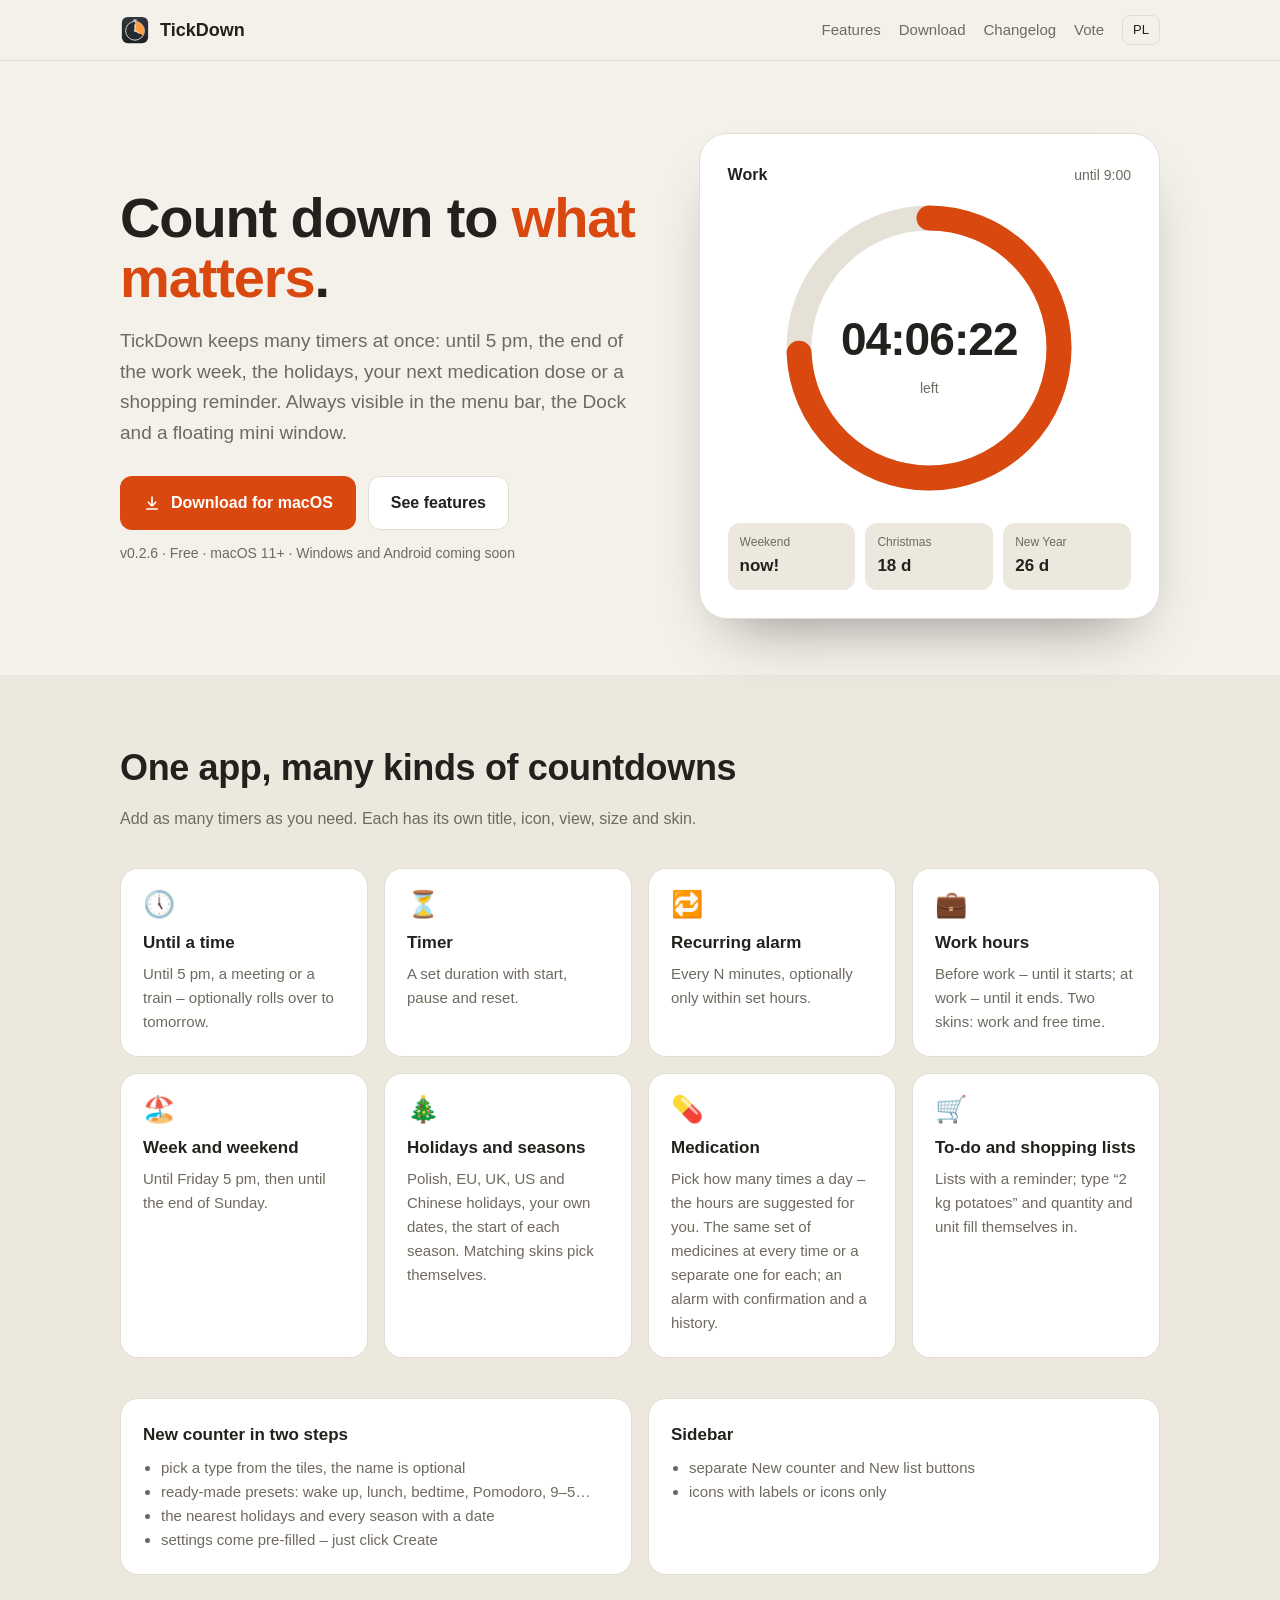
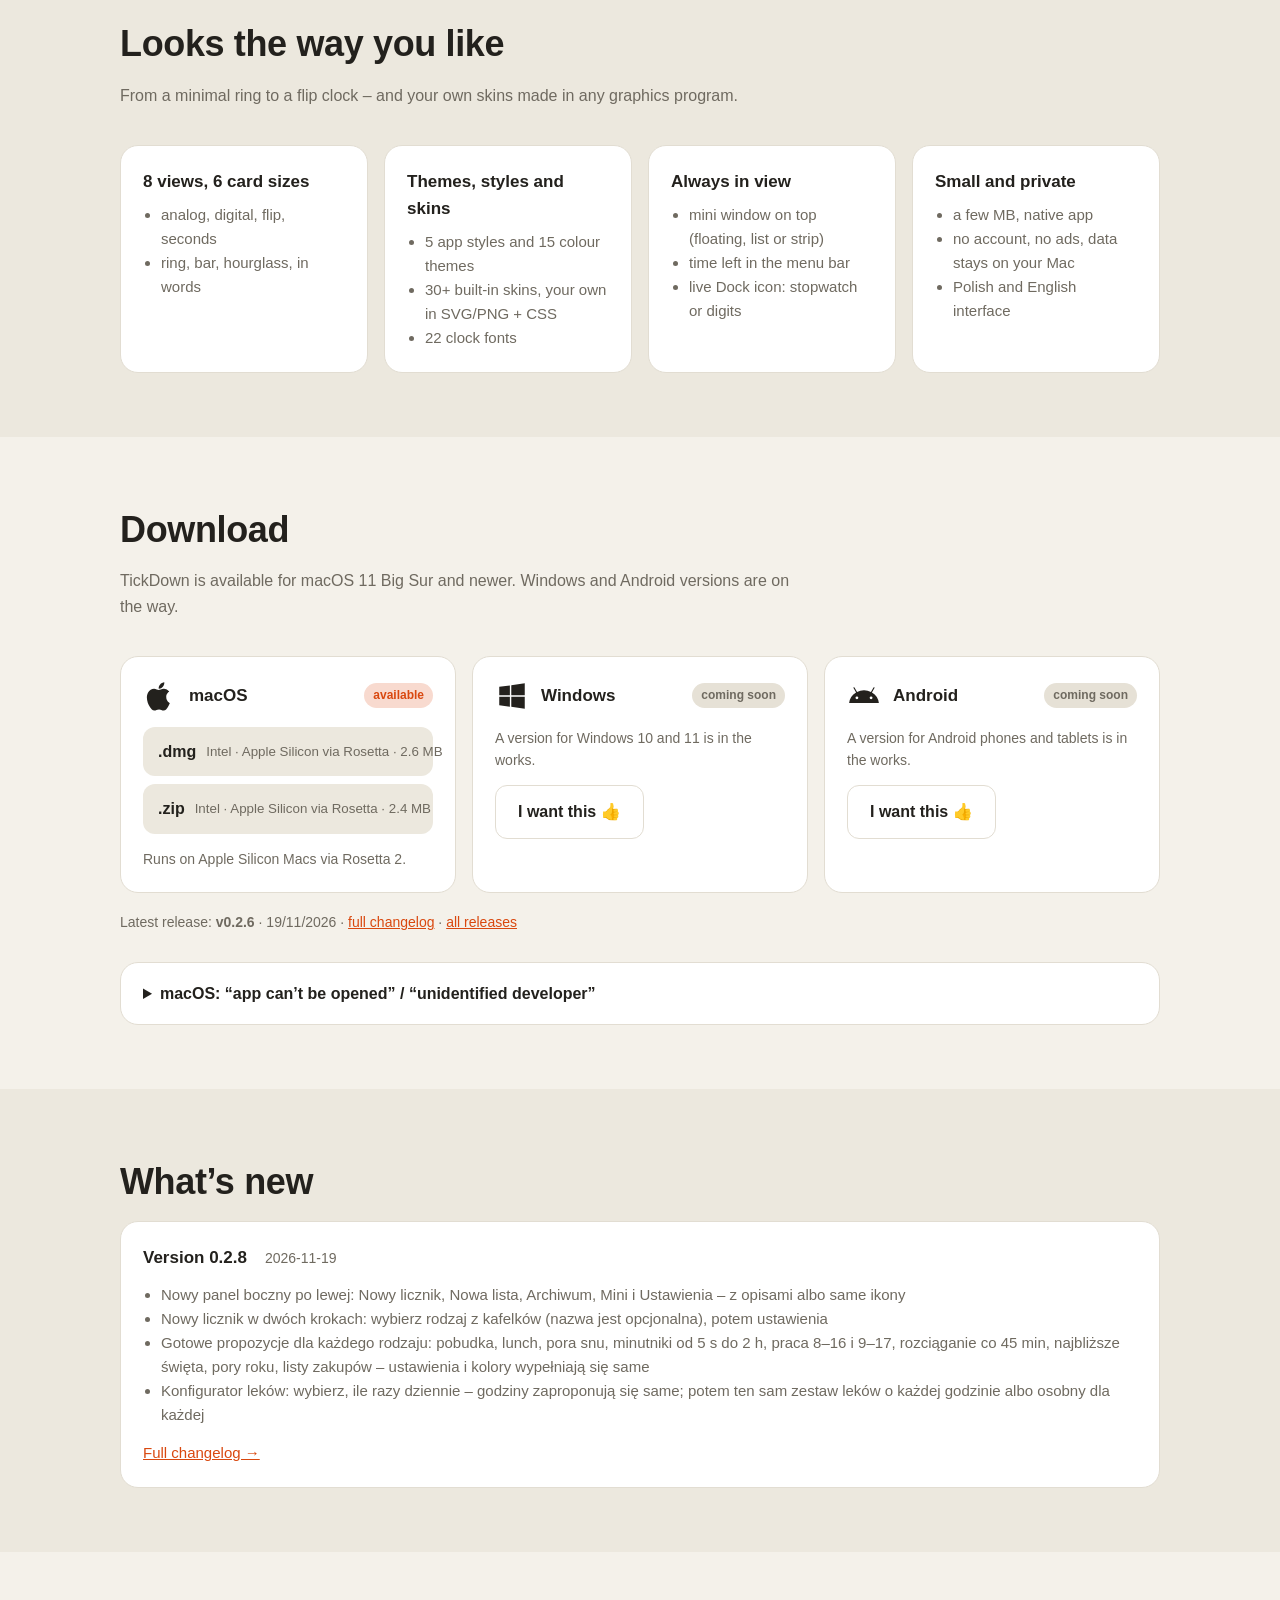
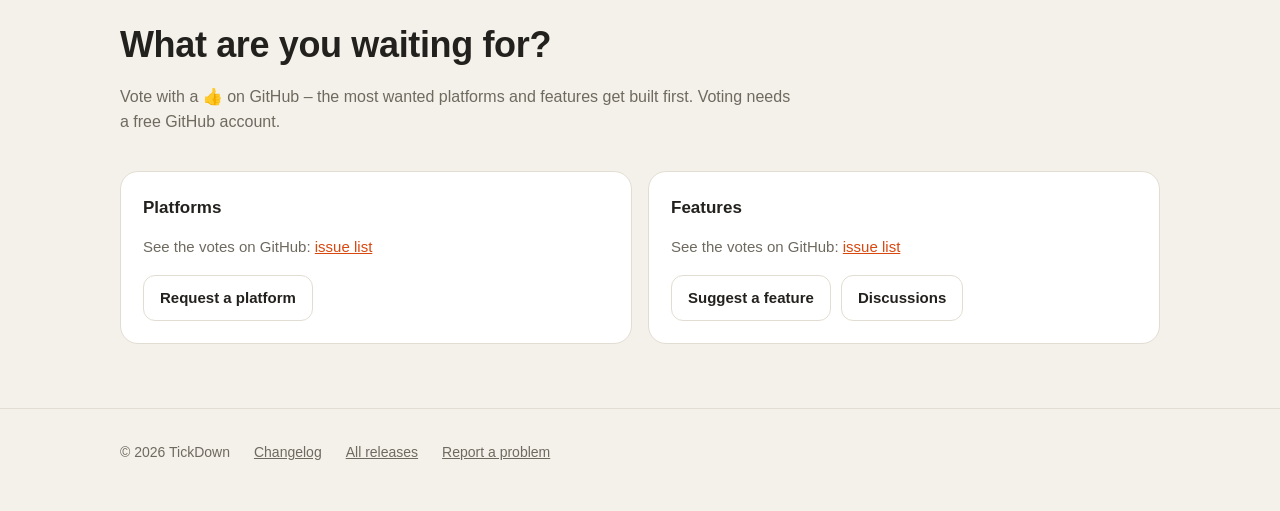
==== index.html @ 35b7a5c9 "Strona: aktualizacja (9b5c24c)" ====
<!doctype html>
<html lang="pl">
<head>
<meta charset="utf-8">
<meta name="viewport" content="width=device-width, initial-scale=1">
<title>TickDown – odliczanie czasu na Maca</title>
<meta name="description" content="TickDown – wiele liczników naraz: do godziny, minutnik, praca i weekend, święta, leki, listy zakupów. Na macOS, wkrótce Windows i Android.">
<meta property="og:title" content="TickDown">
<meta property="og:description" content="Odliczanie do godziny, końca pracy, weekendu, świąt i kolejnej dawki leków.">
<meta property="og:image" content="icon-256.png">
<link rel="icon" href="icon.svg" type="image/svg+xml">
<link rel="apple-touch-icon" href="icon-256.png">
<link rel="stylesheet" href="site.css?v=14efd879bc">
<script src="site.js?v=0d95f28084" defer></script>
</head>
<body>
<header class="top">
  <div class="wrap">
    <a class="brand" href="./"><img src="icon.svg" alt="">TickDown</a>
    <nav class="links">
      <a class="opt" href="#funkcje" data-en="Features">Funkcje</a>
      <a class="opt" href="#pobierz" data-en="Download">Pobierz</a>
      <a class="opt" href="changelog.html" data-en="Changelog">Zmiany</a>
      <a class="opt" href="#glosuj" data-en="Vote">Głosuj</a>
      <button class="lang" id="lang" type="button">EN</button>
    </nav>
  </div>
</header>

<main>
<section class="hero">
  <div class="wrap">
    <div>
      <h1 data-en="Count down to <em>what matters</em>.">Odliczaj do tego, <em>co ważne</em>.</h1>
      <p class="lead" data-en="TickDown keeps many timers at once: until 5 pm, the end of the work week, the holidays, your next medication dose or a shopping reminder. Always visible in the menu bar, the Dock and a floating mini window.">
        TickDown prowadzi wiele liczników naraz: do 17:00, do końca tygodnia pracy, do świąt, do kolejnej dawki leków
        albo przypomnienia o zakupach. Zawsze pod ręką w pasku menu, w Docku i w małym oknie na wierzchu.</p>
      <div class="cta">
        <a class="btn primary" id="hero-dl" href="#pobierz">
          <svg viewBox="0 0 24 24" fill="none" stroke="currentColor" stroke-width="2.2" stroke-linecap="round" stroke-linejoin="round"><path d="M12 4v12m0 0-5-5m5 5 5-5M5 20h14"/></svg>
          <span id="hero-dl-text" data-en="Download for macOS">Pobierz na macOS</span>
        </a>
        <a class="btn ghost" href="#funkcje" data-en="See features">Zobacz funkcje</a>
      </div>
      <div class="hint num" id="hero-hint" data-en="Free · macOS 11+ · Windows and Android coming soon">Za darmo · macOS 11+ · wkrótce Windows i Android</div>
    </div>

    <div class="demo" aria-label="Podgląd licznika">
      <div class="demo-head">
        <span class="demo-title" data-en="Work">Praca</span>
        <span class="demo-sub num" id="demo-sub">do 17:00</span>
      </div>
      <div class="ring">
        <svg viewBox="0 0 120 120">
          <circle cx="60" cy="60" r="52" fill="none" stroke="var(--track)" stroke-width="10"/>
          <circle id="demo-arc" cx="60" cy="60" r="52" fill="none" stroke="var(--accent)" stroke-width="10"
                  stroke-linecap="round" stroke-dasharray="326.7" stroke-dashoffset="326.7"/>
        </svg>
        <div class="t"><b class="num" id="demo-time">--:--:--</b><span data-en="left">zostało</span></div>
      </div>
      <div class="chips">
        <div class="chip"><small>Weekend</small><b class="num" id="demo-weekend">–</b></div>
        <div class="chip"><small data-en="Christmas">Wigilia</small><b class="num" id="demo-xmas">–</b></div>
        <div class="chip"><small data-en="New Year">Nowy Rok</small><b class="num" id="demo-ny">–</b></div>
      </div>
    </div>
  </div>
</section>

<section id="funkcje" class="alt">
  <div class="wrap">
    <h2 data-en="One app, many kinds of countdowns">Jedna aplikacja, wiele rodzajów odliczania</h2>
    <p class="sub" data-en="Add as many timers as you need. Each has its own title, icon, view, size and skin.">
      Dodaj tyle liczników, ile potrzebujesz. Każdy ma własny tytuł, ikonę, widok, wielkość i skórkę.</p>
    <div class="grid">
      <div class="card"><div class="ic">🕔</div><h3 data-en="Until a time">Do godziny</h3>
        <p data-en="Until 5 pm, a meeting or a train – optionally rolls over to tomorrow.">Do 17:00, spotkania albo pociągu – po minięciu może liczyć do jutra.</p></div>
      <div class="card"><div class="ic">⏳</div><h3 data-en="Timer">Minutnik</h3>
        <p data-en="A set duration with start, pause and reset.">Zadany czas ze startem, pauzą i resetem.</p></div>
      <div class="card"><div class="ic">🔁</div><h3 data-en="Recurring alarm">Alarm cykliczny</h3>
        <p data-en="Every N minutes, optionally only within set hours.">Co N minut, opcjonalnie tylko w wybranych godzinach.</p></div>
      <div class="card"><div class="ic">💼</div><h3 data-en="Work hours">Godziny pracy</h3>
        <p data-en="Before work – until it starts; at work – until it ends. Two skins: work and free time.">Przed pracą do początku, w pracy do końca. Osobne skórki na pracę i czas wolny.</p></div>
      <div class="card"><div class="ic">🏖️</div><h3 data-en="Week and weekend">Tydzień i weekend</h3>
        <p data-en="Until Friday 5 pm, then until the end of Sunday.">Do piątku 17:00, potem do końca niedzieli.</p></div>
      <div class="card"><div class="ic">🎄</div><h3 data-en="Holidays and seasons">Święta i pory roku</h3>
        <p data-en="Polish, EU, UK, US and Chinese holidays, your own dates, the start of each season. Matching skins pick themselves.">Święta PL, EU, UK, USA i chińskie, własne daty, początek pór roku. Pasujące skórki dobierają się same.</p></div>
      <div class="card"><div class="ic">💊</div><h3 data-en="Medication">Leki</h3>
        <p data-en="Pick how many times a day – the hours are suggested for you. The same set of medicines at every time or a separate one for each; an alarm with confirmation and a history.">Wybierz, ile razy dziennie – godziny zaproponują się same. Ten sam zestaw leków o każdej godzinie albo osobny dla każdej; alarm z potwierdzeniem i historią.</p></div>
      <div class="card"><div class="ic">🛒</div><h3 data-en="To-do and shopping lists">Listy zadań i zakupów</h3>
        <p data-en="Lists with a reminder; type “2 kg potatoes” and quantity and unit fill themselves in.">Listy z przypomnieniem; wpisz „2 kg ziemniaki”, a ilość i jednostka uzupełnią się same.</p></div>
    </div>
    <div class="spacer"></div>
    <div class="feat2">
      <div class="card"><h3 data-en="New counter in two steps">Nowy licznik w dwóch krokach</h3>
        <ul>
          <li data-en="pick a type from the tiles, the name is optional">wybierz rodzaj z kafelków, nazwa jest opcjonalna</li>
          <li data-en="ready-made presets: wake up, lunch, bedtime, Pomodoro, 9–5…">gotowe schematy: pobudka, lunch, pora snu, Pomodoro, praca 8–16…</li>
          <li data-en="the nearest holidays and every season with a date">najbliższe święta i każda pora roku z datą</li>
          <li data-en="settings come pre-filled – just click Create">ustawienia od razu wypełnione – wystarczy „Utwórz”</li>
        </ul></div>
      <div class="card"><h3 data-en="Sidebar">Panel boczny</h3>
        <ul>
          <li data-en="separate New counter and New list buttons">osobne przyciski „Nowy licznik” i „Nowa lista”</li>
          <li data-en="icons with labels or icons only">ikony z opisem albo same ikony</li>
        </ul></div>
    </div>

    <div class="spacer"></div>
    <h2 data-en="Looks the way you like">Wygląda tak, jak lubisz</h2>
    <p class="sub" data-en="From a minimal ring to a flip clock – and your own skins made in any graphics program.">Od minimalnego pierścienia po zegar klapkowy – i własne skórki z dowolnego programu graficznego.</p>
    <div class="feat2">
      <div class="card"><h3 data-en="8 views, 6 card sizes">8 widoków, 6 wielkości kart</h3>
        <ul>
          <li data-en="analog, digital, flip, seconds">analogowy, cyfrowy, klapkowy, licznik sekund</li>
          <li data-en="ring, bar, hourglass, in words">pierścień, pasek, klepsydra, słownie</li>
        </ul></div>
      <div class="card"><h3 data-en="Themes, styles and skins">Motywy, style i skórki</h3>
        <ul>
          <li data-en="5 app styles and 15 colour themes">5 stylów aplikacji i 15 motywów kolorystycznych</li>
          <li data-en="30+ built-in skins, your own in SVG/PNG + CSS">ponad 30 skórek, własne z SVG/PNG + CSS</li>
          <li data-en="22 clock fonts">22 czcionki zegara</li>
        </ul></div>
      <div class="card"><h3 data-en="Always in view">Zawsze na widoku</h3>
        <ul>
          <li data-en="mini window on top (floating, list or strip)">okno mini zawsze na wierzchu (floating, lista lub pasek)</li>
          <li data-en="time left in the menu bar">pozostały czas w pasku menu</li>
          <li data-en="live Dock icon: stopwatch or digits">ikona w Docku na żywo: stoper albo cyfry</li>
        </ul></div>
      <div class="card"><h3 data-en="Small and private">Lekka i prywatna</h3>
        <ul>
          <li data-en="a few MB, native app">kilka MB, natywna aplikacja</li>
          <li data-en="no account, no ads, data stays on your Mac">bez konta i reklam, dane tylko na Twoim Macu</li>
          <li data-en="Polish and English interface">interfejs po polsku i angielsku</li>
        </ul></div>
    </div>
  </div>
</section>

<section id="pobierz">
  <div class="wrap">
    <h2 data-en="Download">Pobierz</h2>
    <p class="sub" data-en="TickDown is available for macOS 11 Big Sur and newer. Windows and Android versions are on the way.">TickDown jest dostępny na macOS 11 Big Sur i nowsze. Wersje na Windows i Androida są w drodze.</p>
    <div class="platforms" id="platforms"></div>
    <div class="relinfo num" id="relinfo"></div>

    <details class="install">
      <summary data-en="macOS: “app can’t be opened” / “unidentified developer”">macOS: „nie można otworzyć aplikacji” / „nieznany deweloper”</summary>
      <div data-en="<p>TickDown is not yet signed with an Apple Developer certificate, so on first launch macOS blocks it. Do this once:</p><ol><li>Open the <code>.dmg</code> and drag <b>TickDown</b> to <b>Applications</b>.</li><li>In Applications, <b>right-click</b> TickDown → <b>Open</b> → <b>Open</b>.</li><li>On macOS 15+: System Settings → Privacy &amp; Security → <b>Open Anyway</b>.</li></ol><p>If macOS says the app is “damaged”, run in Terminal:</p><pre><code>xattr -cr /Applications/TickDown.app</code></pre>">
        <p>TickDown nie jest jeszcze podpisany certyfikatem Apple Developer, więc przy pierwszym uruchomieniu macOS go blokuje. Wystarczy raz:</p>
        <ol>
          <li>Otwórz plik <code>.dmg</code> i przeciągnij <b>TickDown</b> do <b>Aplikacji</b>.</li>
          <li>W Aplikacjach kliknij TickDown <b>prawym przyciskiem</b> → <b>Otwórz</b> → <b>Otwórz</b>.</li>
          <li>Na macOS 15+: Ustawienia systemowe → Prywatność i ochrona → <b>Otwórz mimo to</b>.</li>
        </ol>
        <p>Jeśli macOS twierdzi, że aplikacja jest „uszkodzona”, wpisz w Terminalu:</p>
        <pre><code>xattr -cr /Applications/TickDown.app</code></pre>
      </div>
    </details>
  </div>
</section>

<section id="nowosci" class="alt">
  <div class="wrap">
    <h2 data-en="What’s new">Co nowego</h2>
    <div class="card news" id="news">
      <p class="small"><a href="changelog.html" data-en="Full changelog">Pełna historia zmian</a></p>
    </div>
  </div>
</section>

<section id="glosuj">
  <div class="wrap">
    <h2 data-en="What are you waiting for?">Na co czekasz?</h2>
    <p class="sub" data-en="Vote with a 👍 on GitHub – the most wanted platforms and features get built first. Voting needs a free GitHub account.">
      Zagłosuj 👍 na GitHubie – najczęściej wybierane platformy i funkcje powstaną najpierw. Do głosowania wystarczy darmowe konto GitHub.</p>
    <div class="votes">
      <div class="card">
        <h3 data-en="Platforms">Platformy</h3>
        <div class="vote-list" id="votes-platform"></div>
        <div class="actions">
          <a class="btn ghost" id="vote-platform-new" href="https://github.com/s29829/tickdown-releases/issues/new?template=platforma.yml" data-en="Request a platform">Zgłoś platformę</a>
        </div>
      </div>
      <div class="card">
        <h3 data-en="Features">Funkcje</h3>
        <div class="vote-list" id="votes-feature"></div>
        <div class="actions">
          <a class="btn ghost" href="https://github.com/s29829/tickdown-releases/issues/new?template=funkcja.yml" data-en="Suggest a feature">Zaproponuj funkcję</a>
          <a class="btn ghost" href="https://github.com/s29829/tickdown-releases/discussions" data-en="Discussions">Dyskusje</a>
        </div>
      </div>
    </div>
  </div>
</section>
</main>

<footer>
  <div class="wrap">
    <span>© <span id="year">2026</span> TickDown</span>
    <a href="changelog.html" data-en="Changelog">Historia zmian</a>
    <a href="https://github.com/s29829/tickdown-releases/releases" data-en="All releases">Wszystkie wydania</a>
    <a href="https://github.com/s29829/tickdown-releases/issues/new?template=blad.yml" data-en="Report a problem">Zgłoś problem</a>
  </div>
</footer>
</body>
</html>
---- site.css ----
:root {
  --bg: #1d1f24; --bg2: #23262c; --card: #272a31; --fg: #f2f3f5; --muted: #9aa0ab;
  --accent: #ff9f43; --accent-fg: #1d1f24; --track: #3a3e47; --line: #343841;
  --radius: 18px; --max: 1080px;
  color-scheme: dark;
}
@media (prefers-color-scheme: light) {
  :root:not([data-theme="dark"]) {
    --bg: #f4f1ea; --bg2: #ece8de; --card: #ffffff; --fg: #23211d; --muted: #6f6a60;
    --accent: #d9480f; --accent-fg: #ffffff; --track: #e6e1d6; --line: #e2ddd2;
    color-scheme: light;
  }
}
:root[data-theme="light"] {
  --bg: #f4f1ea; --bg2: #ece8de; --card: #ffffff; --fg: #23211d; --muted: #6f6a60;
  --accent: #d9480f; --accent-fg: #ffffff; --track: #e6e1d6; --line: #e2ddd2;
  color-scheme: light;
}
* { box-sizing: border-box; }
html { scroll-behavior: smooth; }
body {
  margin: 0; background: var(--bg); color: var(--fg);
  font: 16px/1.6 -apple-system, BlinkMacSystemFont, "Segoe UI", Inter, Roboto, sans-serif;
  -webkit-font-smoothing: antialiased;
}
a { color: var(--accent); }
.wrap { max-width: var(--max); margin: 0 auto; padding: 0 20px; }
.num { font-variant-numeric: tabular-nums; }

/* nagłówek */
header.top { position: sticky; top: 0; z-index: 10; background: color-mix(in srgb, var(--bg) 85%, transparent);
  backdrop-filter: blur(10px); border-bottom: 1px solid var(--line); }
header.top .wrap { display: flex; align-items: center; gap: 16px; height: 60px; }
.brand { display: flex; align-items: center; gap: 10px; font-weight: 700; font-size: 18px; color: var(--fg); text-decoration: none; }
.brand img { width: 30px; height: 30px; }
nav.links { margin-left: auto; display: flex; gap: 18px; align-items: center; }
nav.links a { color: var(--muted); text-decoration: none; font-size: 15px; }
nav.links a:hover { color: var(--fg); }
.lang { border: 1px solid var(--line); background: none; color: var(--fg); border-radius: 8px; padding: 4px 10px; font: inherit; font-size: 13px; cursor: pointer; }
@media (max-width: 640px) { nav.links a.opt { display: none; } }

/* hero */
.hero { padding: 72px 0 56px; }
.hero .wrap { display: grid; grid-template-columns: 1.15fr 1fr; gap: 48px; align-items: center; }
@media (max-width: 820px) { .hero .wrap { grid-template-columns: 1fr; } .hero { padding-top: 40px; } }
.hero h1 { font-size: clamp(34px, 5.4vw, 56px); line-height: 1.08; margin: 0 0 18px; letter-spacing: -0.02em; }
.hero h1 em { font-style: normal; color: var(--accent); }
.hero p.lead { font-size: 19px; color: var(--muted); margin: 0 0 28px; max-width: 34em; }
.cta { display: flex; flex-wrap: wrap; gap: 12px; align-items: center; }
.btn { display: inline-flex; align-items: center; gap: 10px; padding: 13px 22px; border-radius: 12px; font-weight: 600;
  text-decoration: none; border: 1px solid transparent; font-size: 16px; cursor: pointer; }
.btn.primary { background: var(--accent); color: var(--accent-fg); }
.btn.primary:hover { filter: brightness(1.07); }
.btn.ghost { border-color: var(--line); color: var(--fg); background: var(--card); }
.btn.ghost:hover { border-color: var(--muted); }
.btn svg { width: 18px; height: 18px; flex: none; }
.hint { color: var(--muted); font-size: 14px; margin-top: 12px; }

/* podgląd licznika */
.demo { background: var(--card); border: 1px solid var(--line); border-radius: 28px; padding: 28px; box-shadow: 0 30px 60px -30px rgba(0,0,0,.45); }
.demo-head { display: flex; justify-content: space-between; align-items: baseline; margin-bottom: 8px; }
.demo-title { font-weight: 600; }
.demo-sub { color: var(--muted); font-size: 14px; }
.ring { position: relative; width: min(100%, 300px); aspect-ratio: 1; margin: 10px auto 18px; }
.ring svg { width: 100%; height: 100%; transform: rotate(-90deg); }
.ring .t { position: absolute; inset: 0; display: grid; place-content: center; text-align: center; }
.ring .t b { font-size: clamp(34px, 7vw, 46px); font-weight: 700; letter-spacing: -0.02em; }
.ring .t span { color: var(--muted); font-size: 14px; }
.chips { display: grid; grid-template-columns: repeat(3, 1fr); gap: 10px; }
.chip { background: var(--bg2); border-radius: 12px; padding: 10px 12px; }
.chip small { display: block; color: var(--muted); font-size: 12px; white-space: nowrap; overflow: hidden; text-overflow: ellipsis; }
.chip b { font-size: 17px; }

/* sekcje */
section { padding: 64px 0; }
section.alt { background: var(--bg2); }
h2 { font-size: clamp(26px, 3.6vw, 36px); margin: 0 0 10px; letter-spacing: -0.01em; }
p.sub { color: var(--muted); margin: 0 0 36px; max-width: 42em; }
.grid { display: grid; gap: 16px; grid-template-columns: repeat(auto-fill, minmax(240px, 1fr)); }
.card { background: var(--card); border: 1px solid var(--line); border-radius: var(--radius); padding: 22px; }
.card .ic { font-size: 26px; line-height: 1; margin-bottom: 12px; }
.card h3 { margin: 0 0 6px; font-size: 17px; }
.card p { margin: 0; color: var(--muted); font-size: 15px; }
.feat2 { display: grid; gap: 16px; grid-template-columns: repeat(auto-fit, minmax(230px, 1fr)); }
@media (max-width: 400px) { .feat2 { grid-template-columns: 1fr; } }
.card ul { margin: 8px 0 0; padding-left: 18px; color: var(--muted); font-size: 15px; }

/* pobieranie */
.platforms { display: grid; gap: 16px; grid-template-columns: repeat(auto-fill, minmax(300px, 1fr)); }
.plat { display: flex; flex-direction: column; gap: 14px; }
.plat-head { display: flex; align-items: center; gap: 12px; }
.plat-head svg { width: 34px; height: 34px; color: var(--fg); }
.plat-head h3 { margin: 0; }
.plat-head .badge { margin-left: auto; }
.badge { font-size: 12px; font-weight: 600; padding: 3px 9px; border-radius: 99px; background: var(--track); color: var(--muted); white-space: nowrap; }
.badge.ok { background: color-mix(in srgb, var(--accent) 20%, transparent); color: var(--accent); }
.files { display: flex; flex-direction: column; gap: 8px; }
.file { display: flex; align-items: center; justify-content: space-between; gap: 10px; padding: 11px 14px; border-radius: 12px;
  background: var(--bg2); color: var(--fg); text-decoration: none; border: 1px solid transparent; }
.file:hover { border-color: var(--accent); }
.file span { font-weight: 600; }
.file small { color: var(--muted); white-space: nowrap; }
.plat .note { color: var(--muted); font-size: 14px; margin: 0; }
.relinfo { color: var(--muted); font-size: 14px; margin-top: 18px; }
details.install { margin-top: 28px; background: var(--card); border: 1px solid var(--line); border-radius: var(--radius); padding: 4px 22px; }
details.install summary { cursor: pointer; font-weight: 600; padding: 14px 0; }
details.install ol { color: var(--muted); padding-left: 20px; }
code { background: var(--bg2); padding: 2px 6px; border-radius: 6px; font-size: 14px; color: var(--fg); }
pre { background: var(--bg2); padding: 12px 14px; border-radius: 10px; overflow-x: auto; }

footer { border-top: 1px solid var(--line); padding: 32px 0 48px; color: var(--muted); font-size: 14px; }
footer .wrap { display: flex; flex-wrap: wrap; gap: 12px 24px; align-items: center; }
footer a { color: var(--muted); }

.spacer { height: 40px; }
.plat .btn { align-self: flex-start; }

/* co nowego */
.news { display: grid; grid-template-columns: auto 1fr; gap: 6px 18px; align-items: baseline; }
.news h3 { margin: 0; }
.news ul { margin: 6px 0 0; padding-left: 18px; color: var(--muted); grid-column: 1 / -1; }
.news .more { grid-column: 1 / -1; margin-top: 8px; font-size: 15px; }

/* głosowanie */
.votes { display: grid; gap: 16px; grid-template-columns: repeat(auto-fit, minmax(300px, 1fr)); }
@media (max-width: 400px) { .votes { grid-template-columns: 1fr; } }
.vote-list { display: flex; flex-direction: column; gap: 10px; margin: 14px 0 16px; }
.vote { display: grid; grid-template-columns: 1fr auto; gap: 4px 12px; align-items: center; text-decoration: none; color: var(--fg);
  padding: 10px 12px; border-radius: 12px; background: var(--bg2); border: 1px solid transparent; }
.vote:hover { border-color: var(--accent); }
.vote b { font-weight: 600; }
.vote .cnt { color: var(--muted); font-size: 14px; white-space: nowrap; }
.vote .bar { grid-column: 1 / -1; height: 6px; border-radius: 99px; background: var(--track); overflow: hidden; }
.vote .bar i { display: block; height: 100%; background: var(--accent); border-radius: 99px; }
.card .actions { display: flex; flex-wrap: wrap; gap: 10px; }
.card .actions .btn { padding: 10px 16px; font-size: 15px; }
.small { color: var(--muted); font-size: 14px; }

/* historia zmian */
.page { padding: 48px 0 64px; }
.page h1 { font-size: clamp(30px, 4.6vw, 44px); margin: 0 0 8px; letter-spacing: -0.02em; }
.release { border-top: 1px solid var(--line); padding: 26px 0; display: grid; grid-template-columns: 180px 1fr; gap: 8px 28px; }
@media (max-width: 640px) { .release { grid-template-columns: 1fr; } }
.release h2 { font-size: 22px; margin: 0; }
.release time { display: block; color: var(--muted); font-size: 14px; }
.release ul { margin: 0; padding-left: 18px; }
.release li { margin: 3px 0; }
.release .badge { margin-top: 6px; display: inline-block; text-decoration: none; }
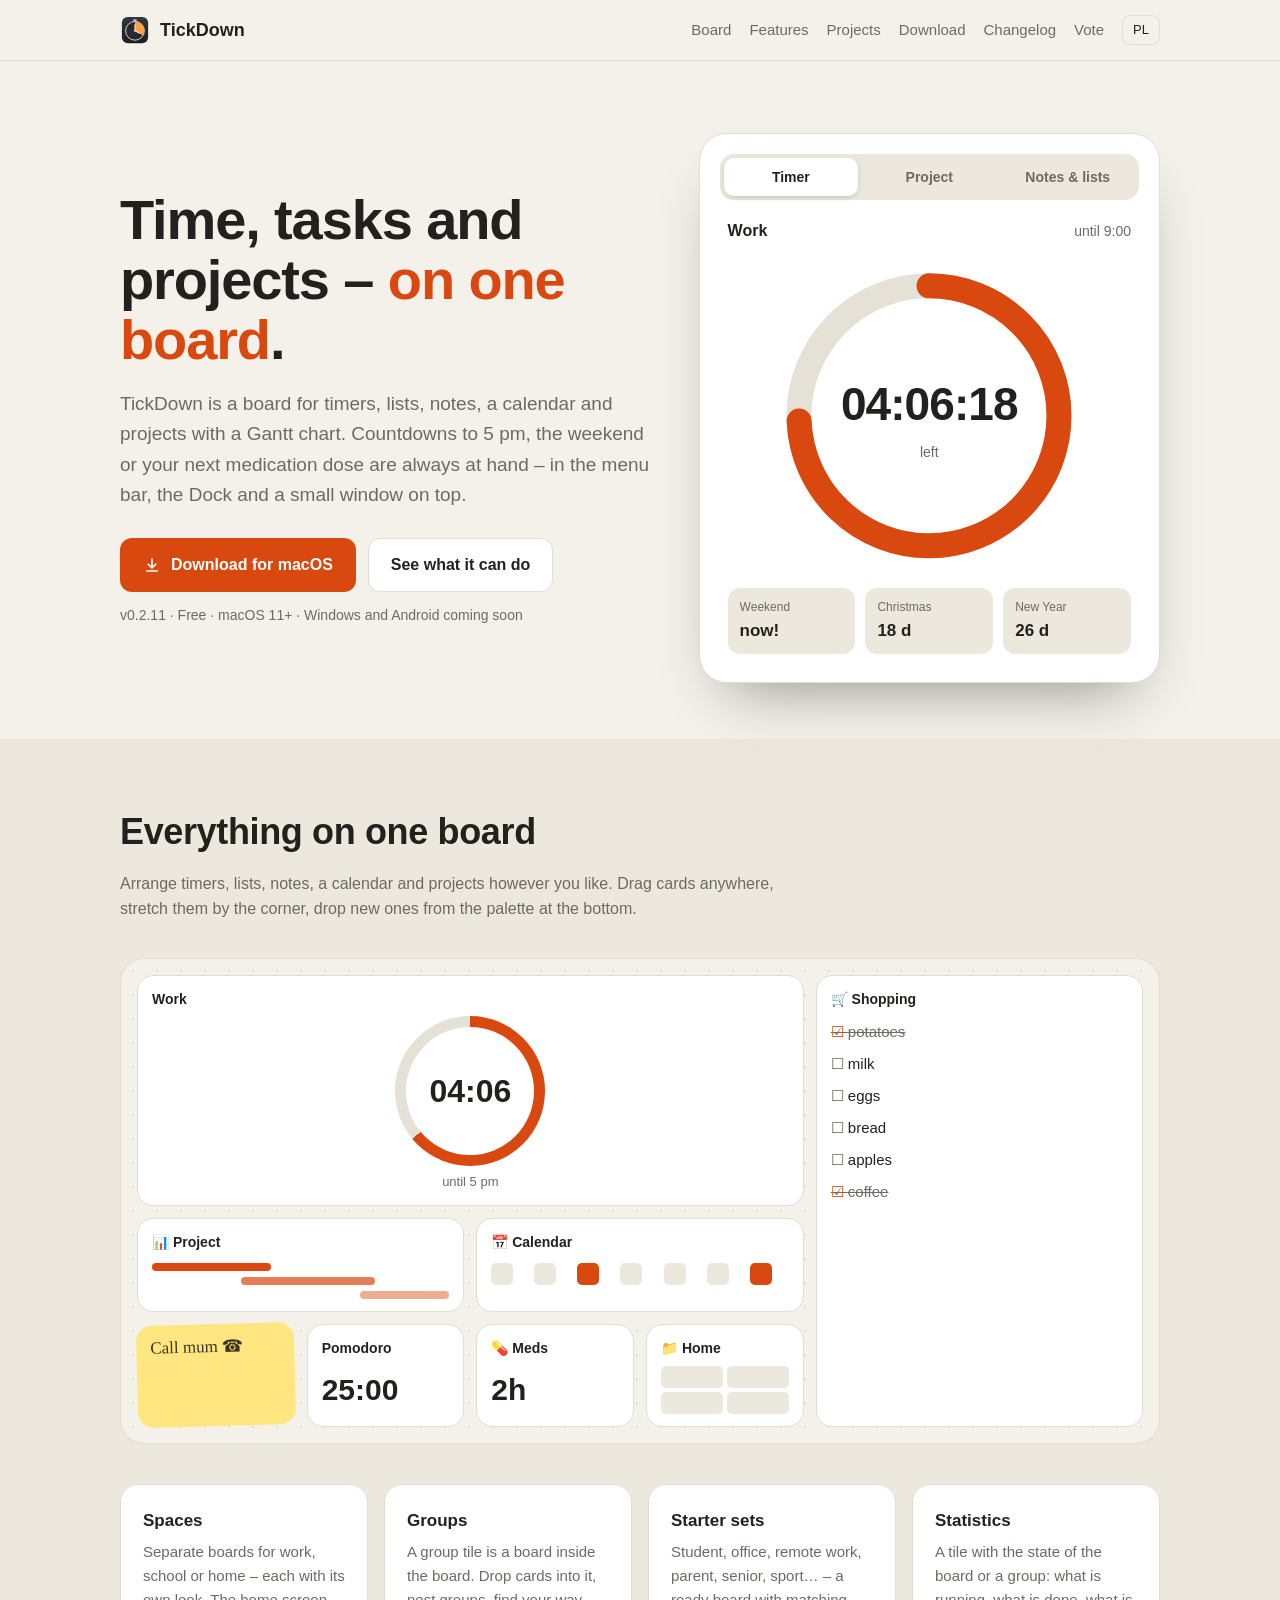
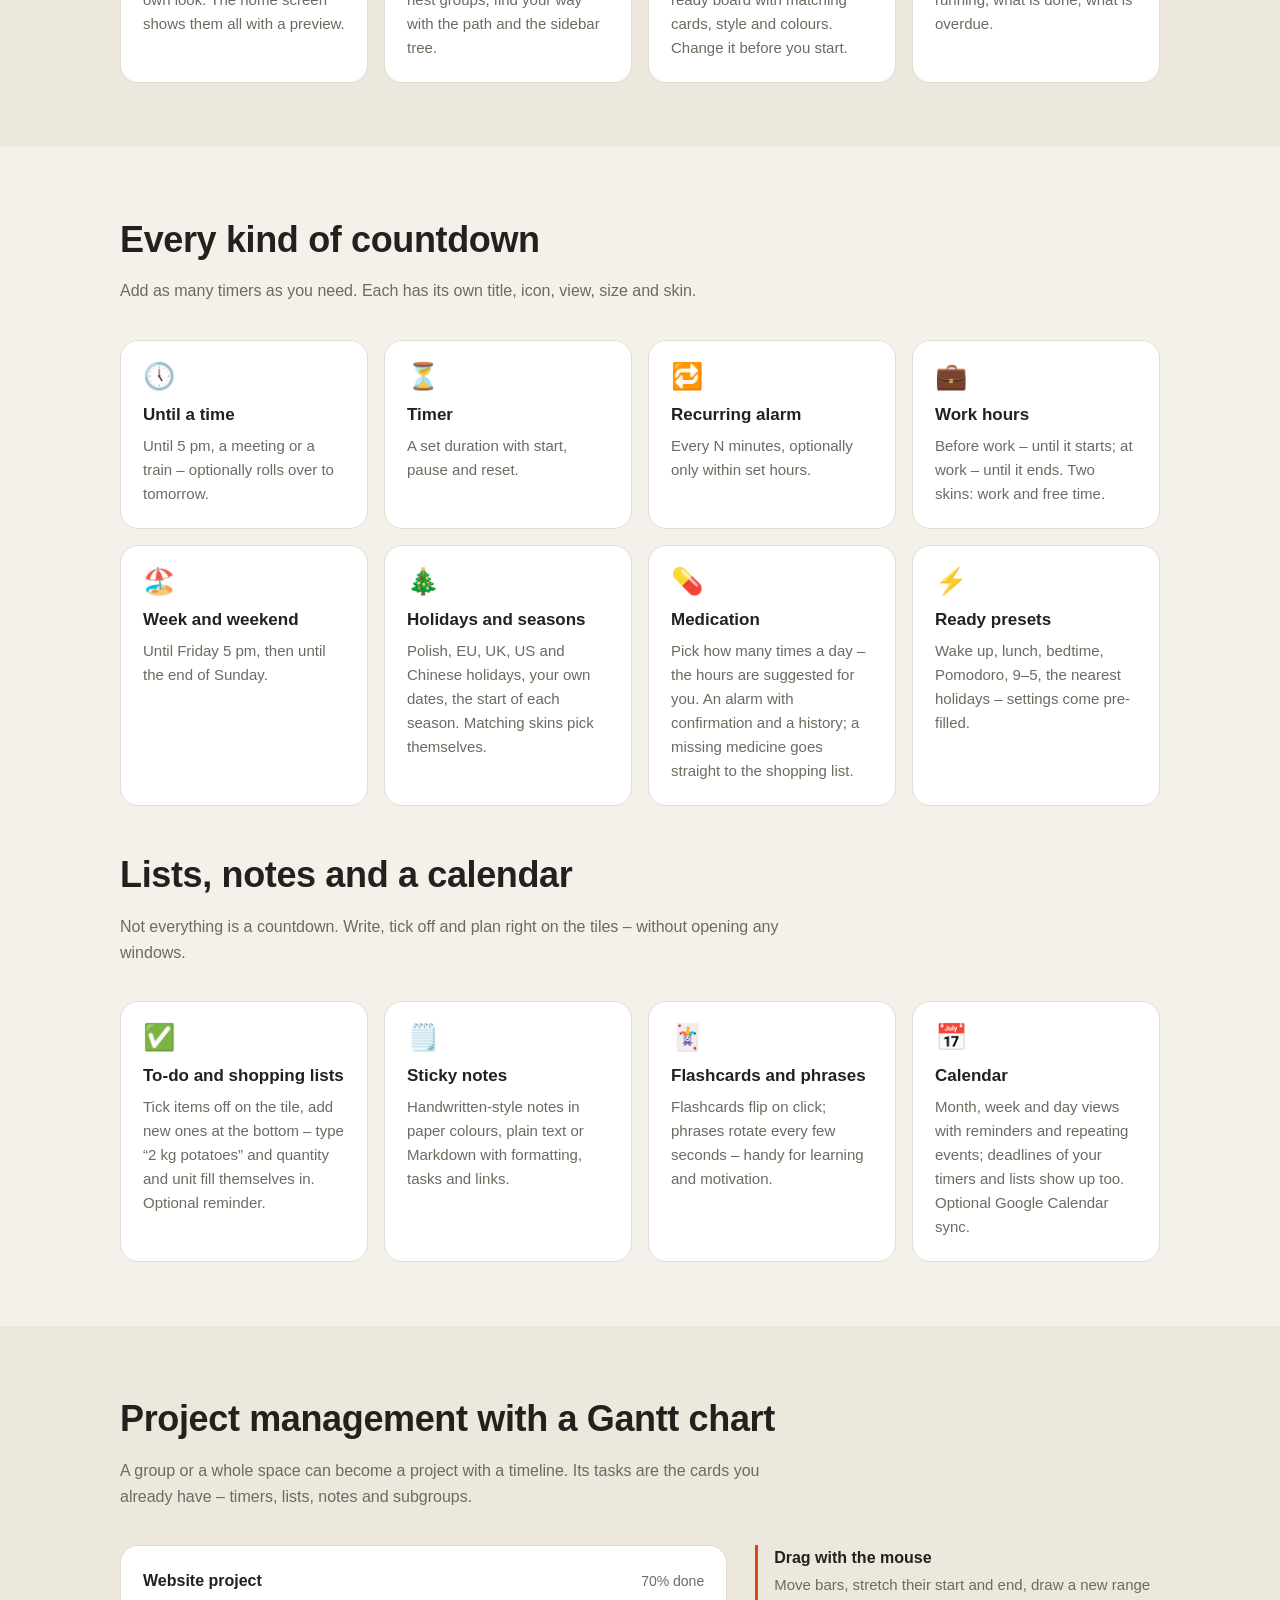
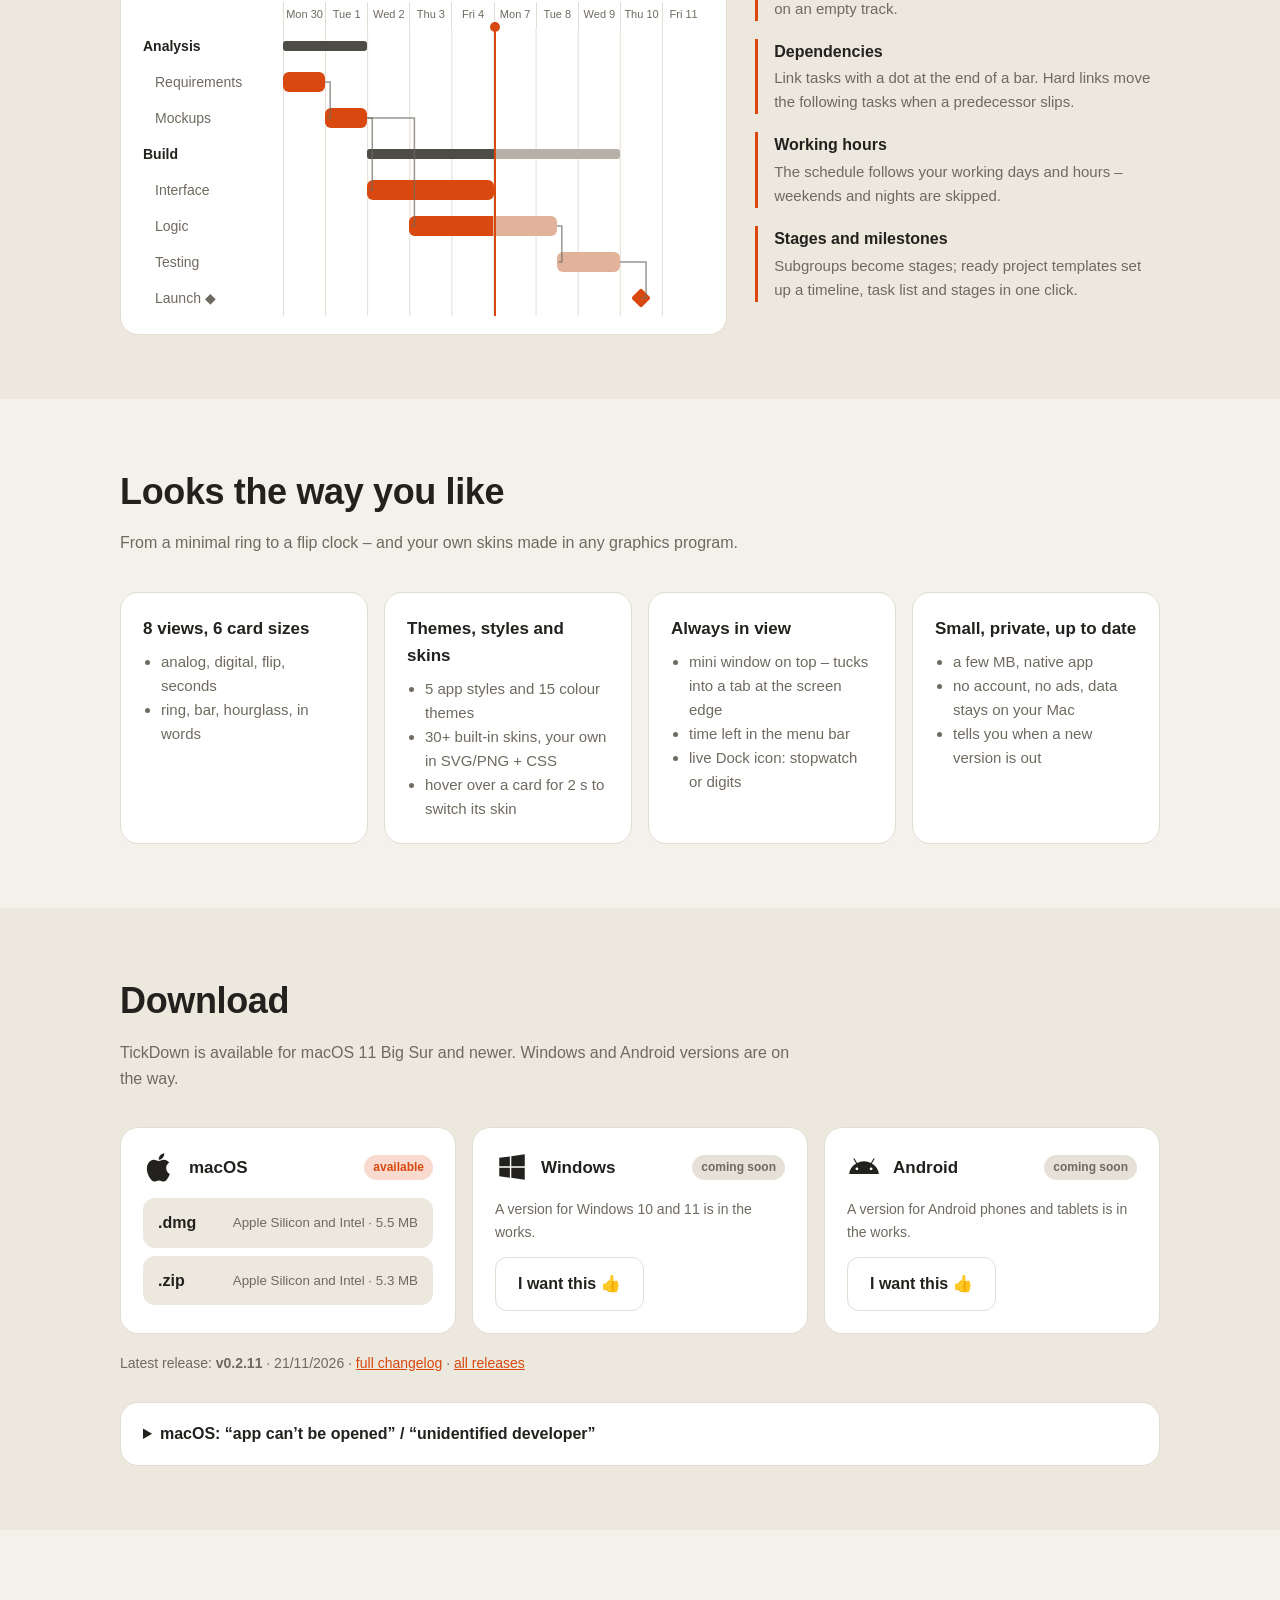
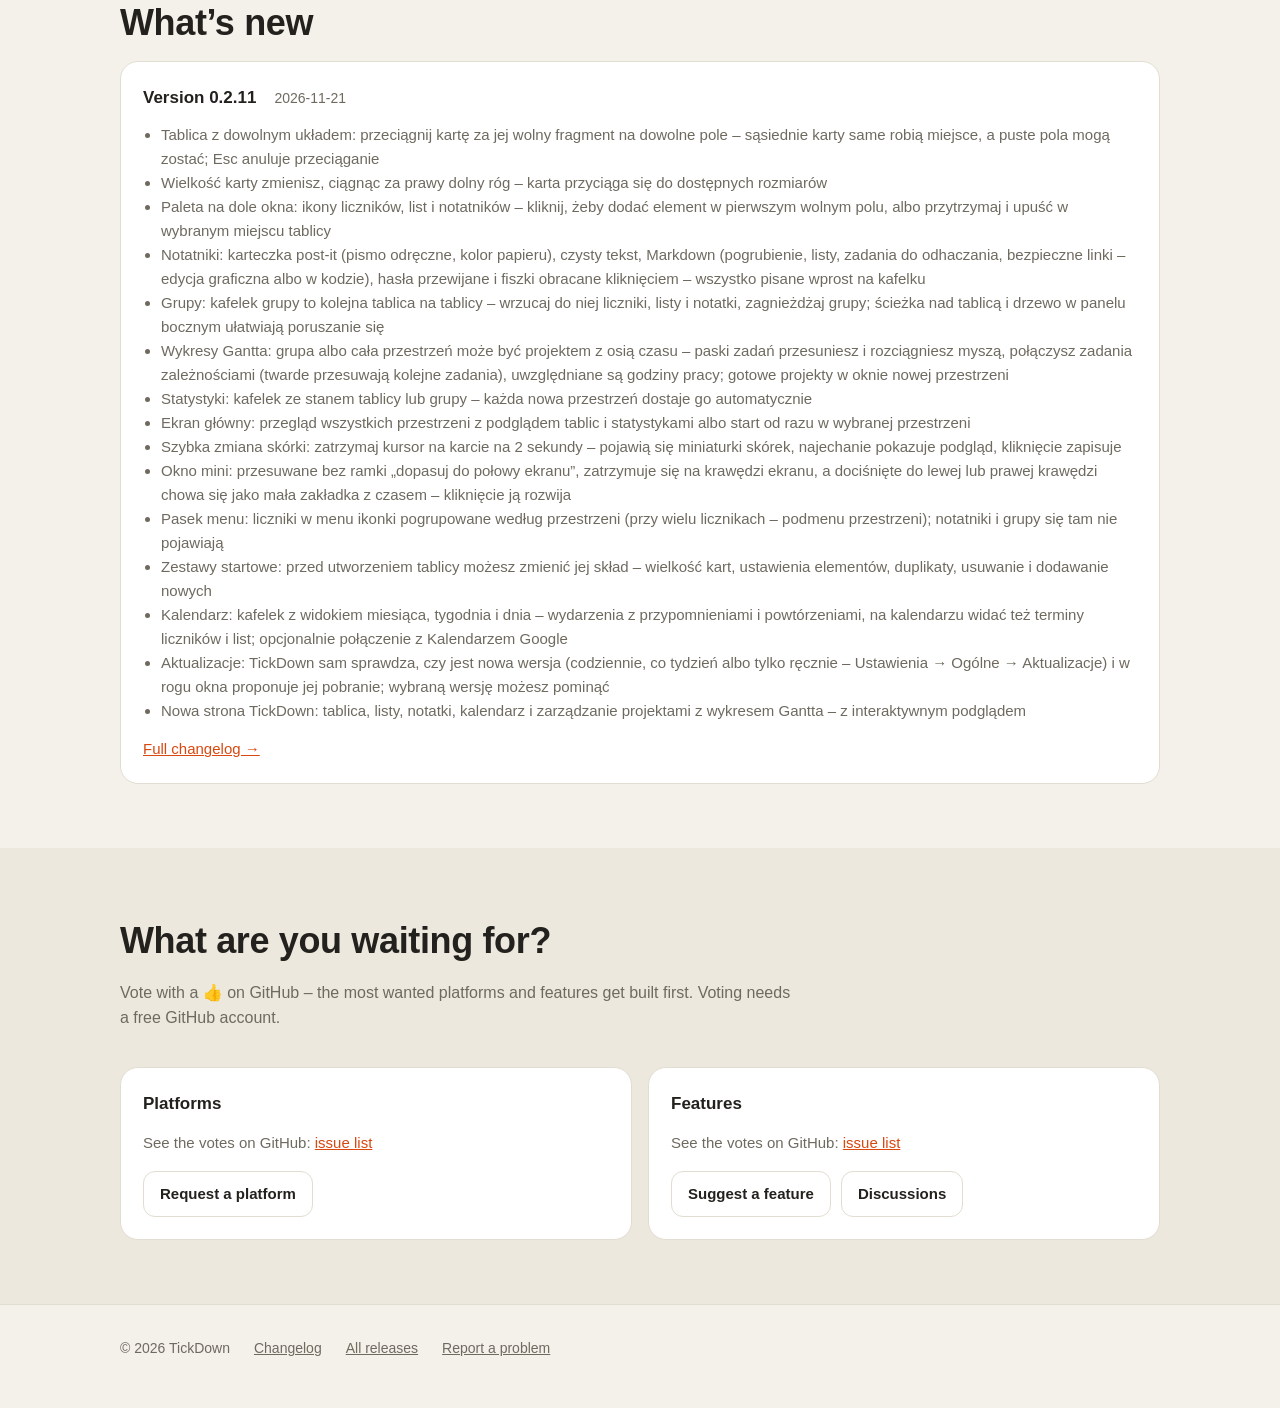
==== commit b173c8e8: "Strona: aktualizacja (1e99340)" ====
--- a/index.html
+++ b/index.html
@@ -3,22 +3,24 @@
 <head>
 <meta charset="utf-8">
 <meta name="viewport" content="width=device-width, initial-scale=1">
-<title>TickDown – odliczanie czasu na Maca</title>
-<meta name="description" content="TickDown – wiele liczników naraz: do godziny, minutnik, praca i weekend, święta, leki, listy zakupów. Na macOS, wkrótce Windows i Android.">
+<title>TickDown – czas, zadania i projekty na jednej tablicy</title>
+<meta name="description" content="TickDown – tablica na liczniki, listy, notatki, kalendarz i projekty z wykresem Gantta. Odliczanie do godziny, końca pracy, świąt i kolejnej dawki leków. Na macOS, wkrótce Windows i Android.">
 <meta property="og:title" content="TickDown">
-<meta property="og:description" content="Odliczanie do godziny, końca pracy, weekendu, świąt i kolejnej dawki leków.">
+<meta property="og:description" content="Liczniki, listy, notatki, kalendarz i projekty z wykresem Gantta – na jednej tablicy.">
 <meta property="og:image" content="icon-256.png">
 <link rel="icon" href="icon.svg" type="image/svg+xml">
 <link rel="apple-touch-icon" href="icon-256.png">
-<link rel="stylesheet" href="site.css?v=14efd879bc">
-<script src="site.js?v=0d95f28084" defer></script>
+<link rel="stylesheet" href="site.css?v=f9acdcfd13">
+<script src="site.js?v=83010ff092" defer></script>
 </head>
 <body>
 <header class="top">
   <div class="wrap">
     <a class="brand" href="./"><img src="icon.svg" alt="">TickDown</a>
     <nav class="links">
+      <a class="opt" href="#tablica" data-en="Board">Tablica</a>
       <a class="opt" href="#funkcje" data-en="Features">Funkcje</a>
+      <a class="opt" href="#projekty" data-en="Projects">Projekty</a>
       <a class="opt" href="#pobierz" data-en="Download">Pobierz</a>
       <a class="opt" href="changelog.html" data-en="Changelog">Zmiany</a>
       <a class="opt" href="#glosuj" data-en="Vote">Głosuj</a>
@@ -31,45 +33,115 @@
 <section class="hero">
   <div class="wrap">
     <div>
-      <h1 data-en="Count down to <em>what matters</em>.">Odliczaj do tego, <em>co ważne</em>.</h1>
-      <p class="lead" data-en="TickDown keeps many timers at once: until 5 pm, the end of the work week, the holidays, your next medication dose or a shopping reminder. Always visible in the menu bar, the Dock and a floating mini window.">
-        TickDown prowadzi wiele liczników naraz: do 17:00, do końca tygodnia pracy, do świąt, do kolejnej dawki leków
-        albo przypomnienia o zakupach. Zawsze pod ręką w pasku menu, w Docku i w małym oknie na wierzchu.</p>
+      <h1 data-en="Time, tasks and projects – <em>on one board</em>.">Czas, zadania i projekty – <em>na jednej tablicy</em>.</h1>
+      <p class="lead" data-en="TickDown is a board for timers, lists, notes, a calendar and projects with a Gantt chart. Countdowns to 5 pm, the weekend or your next medication dose are always at hand – in the menu bar, the Dock and a small window on top.">
+        TickDown to tablica na liczniki, listy, notatki, kalendarz i projekty z wykresem Gantta. Odliczanie do 17:00,
+        weekendu czy kolejnej dawki leków masz zawsze pod ręką – w pasku menu, w Docku i w małym oknie na wierzchu.</p>
       <div class="cta">
         <a class="btn primary" id="hero-dl" href="#pobierz">
           <svg viewBox="0 0 24 24" fill="none" stroke="currentColor" stroke-width="2.2" stroke-linecap="round" stroke-linejoin="round"><path d="M12 4v12m0 0-5-5m5 5 5-5M5 20h14"/></svg>
           <span id="hero-dl-text" data-en="Download for macOS">Pobierz na macOS</span>
         </a>
-        <a class="btn ghost" href="#funkcje" data-en="See features">Zobacz funkcje</a>
+        <a class="btn ghost" href="#tablica" data-en="See what it can do">Zobacz, co potrafi</a>
       </div>
       <div class="hint num" id="hero-hint" data-en="Free · macOS 11+ · Windows and Android coming soon">Za darmo · macOS 11+ · wkrótce Windows i Android</div>
     </div>
 
-    <div class="demo" aria-label="Podgląd licznika">
-      <div class="demo-head">
-        <span class="demo-title" data-en="Work">Praca</span>
-        <span class="demo-sub num" id="demo-sub">do 17:00</span>
-      </div>
-      <div class="ring">
-        <svg viewBox="0 0 120 120">
-          <circle cx="60" cy="60" r="52" fill="none" stroke="var(--track)" stroke-width="10"/>
-          <circle id="demo-arc" cx="60" cy="60" r="52" fill="none" stroke="var(--accent)" stroke-width="10"
-                  stroke-linecap="round" stroke-dasharray="326.7" stroke-dashoffset="326.7"/>
-        </svg>
-        <div class="t"><b class="num" id="demo-time">--:--:--</b><span data-en="left">zostało</span></div>
-      </div>
-      <div class="chips">
-        <div class="chip"><small>Weekend</small><b class="num" id="demo-weekend">–</b></div>
-        <div class="chip"><small data-en="Christmas">Wigilia</small><b class="num" id="demo-xmas">–</b></div>
-        <div class="chip"><small data-en="New Year">Nowy Rok</small><b class="num" id="demo-ny">–</b></div>
-      </div>
-    </div>
-  </div>
-</section>
-
-<section id="funkcje" class="alt">
-  <div class="wrap">
-    <h2 data-en="One app, many kinds of countdowns">Jedna aplikacja, wiele rodzajów odliczania</h2>
+    <div class="demo" aria-label="Podgląd TickDown">
+      <div class="demo-tabs" role="tablist">
+        <button type="button" role="tab" class="demo-tab" data-demo="timer" aria-selected="true" data-en="Timer">Licznik</button>
+        <button type="button" role="tab" class="demo-tab" data-demo="project" aria-selected="false" data-en="Project">Projekt</button>
+        <button type="button" role="tab" class="demo-tab" data-demo="notes" aria-selected="false" data-en="Notes &amp; lists">Notatki i listy</button>
+      </div>
+
+      <div class="demo-panel" data-panel="timer">
+        <div class="demo-head">
+          <span class="demo-title" data-en="Work">Praca</span>
+          <span class="demo-sub num" id="demo-sub">do 17:00</span>
+        </div>
+        <div class="ring">
+          <svg viewBox="0 0 120 120">
+            <circle cx="60" cy="60" r="52" fill="none" stroke="var(--track)" stroke-width="10"/>
+            <circle id="demo-arc" cx="60" cy="60" r="52" fill="none" stroke="var(--accent)" stroke-width="10"
+                    stroke-linecap="round" stroke-dasharray="326.7" stroke-dashoffset="326.7"/>
+          </svg>
+          <div class="t"><b class="num" id="demo-time">--:--:--</b><span data-en="left">zostało</span></div>
+        </div>
+        <div class="chips">
+          <div class="chip"><small>Weekend</small><b class="num" id="demo-weekend">–</b></div>
+          <div class="chip"><small data-en="Christmas">Wigilia</small><b class="num" id="demo-xmas">–</b></div>
+          <div class="chip"><small data-en="New Year">Nowy Rok</small><b class="num" id="demo-ny">–</b></div>
+        </div>
+      </div>
+
+      <div class="demo-panel" data-panel="project" hidden>
+        <div class="demo-head">
+          <span class="demo-title" data-en="Website project">Projekt „Strona”</span>
+          <span class="demo-sub num" data-gantt-progress></span>
+        </div>
+        <div class="gantt" data-gantt="small"></div>
+      </div>
+
+      <div class="demo-panel" data-panel="notes" hidden>
+        <div class="notes-demo">
+          <div class="sticky" data-en="Call mum ☎<br>Pick up the parcel<br>Book the dentist">Zadzwoń do mamy ☎<br>Odbierz paczkę<br>Umów dentystę</div>
+          <div class="mini-card">
+            <h4 data-en="🛒 Shopping">🛒 Zakupy</h4>
+            <label class="chk"><input type="checkbox" checked> <span data-en="2 kg potatoes">2 kg ziemniaki</span></label>
+            <label class="chk"><input type="checkbox"> <span data-en="milk">mleko</span></label>
+            <label class="chk"><input type="checkbox"> <span data-en="6 eggs">6 jajek</span></label>
+            <label class="chk"><input type="checkbox"> <span data-en="bread">chleb</span></label>
+          </div>
+          <div class="mini-card md">
+            <h4 data-en="📝 Meeting">📝 Spotkanie</h4>
+            <p data-en="<b>Agenda:</b> budget, schedule">Plan: <b>budżet</b>, harmonogram</p>
+            <label class="chk"><input type="checkbox" checked> <span data-en="send the summary">wysłać podsumowanie</span></label>
+            <label class="chk"><input type="checkbox"> <span data-en="update the plan">zaktualizować plan</span></label>
+          </div>
+          <div class="mini-card flash">
+            <small data-en="Flashcard · click to flip">Fiszka · kliknij, by obrócić</small>
+            <button type="button" class="flashcard" id="flashcard" data-front="der Zug" data-back="pociąg · train">der Zug</button>
+          </div>
+        </div>
+      </div>
+    </div>
+  </div>
+</section>
+
+<section id="tablica" class="alt">
+  <div class="wrap">
+    <h2 data-en="Everything on one board">Wszystko na jednej tablicy</h2>
+    <p class="sub" data-en="Arrange timers, lists, notes, a calendar and projects however you like. Drag cards anywhere, stretch them by the corner, drop new ones from the palette at the bottom.">
+      Układaj liczniki, listy, notatki, kalendarz i projekty tak, jak Ci wygodnie. Przeciągaj karty w dowolne miejsce,
+      rozciągaj je za róg, nowe upuszczaj z palety na dole okna.</p>
+    <div class="board" aria-hidden="true">
+      <div class="tile t-wl"><span class="tl" data-en="Work">Praca</span><div class="tile-ring"><b class="num" id="board-time">--:--</b></div><small data-en="until 5 pm">do 17:00</small></div>
+      <div class="tile t-tl"><span class="tl" data-en="🛒 Shopping">🛒 Zakupy</span>
+        <ul class="tile-list"><li class="done" data-en="potatoes">ziemniaki</li><li data-en="milk">mleko</li><li data-en="eggs">jajka</li><li data-en="bread">chleb</li><li data-en="apples">jabłka</li><li class="done" data-en="coffee">kawa</li></ul></div>
+      <div class="tile t-ws"><span class="tl" data-en="📊 Project">📊 Projekt</span><div class="tile-gantt"><i></i><i></i><i></i></div></div>
+      <div class="tile t-ws"><span class="tl" data-en="📅 Calendar">📅 Kalendarz</span><div class="tile-cal"><i></i><i></i><i class="on"></i><i></i><i></i><i></i><i class="on"></i></div></div>
+      <div class="tile t-s sticky-tile" data-en="Call mum ☎">Zadzwoń do mamy ☎</div>
+      <div class="tile t-s"><span class="tl">Pomodoro</span><b class="num big">25:00</b></div>
+      <div class="tile t-s"><span class="tl" data-en="💊 Meds">💊 Leki</span><b class="num big">2h</b></div>
+      <div class="tile t-s group-tile"><span class="tl" data-en="📁 Home">📁 Dom</span><div class="tile-mini"><i></i><i></i><i></i><i></i></div></div>
+    </div>
+    <div class="spacer"></div>
+    <div class="feat2">
+      <div class="card"><h3 data-en="Spaces">Przestrzenie</h3>
+        <p data-en="Separate boards for work, school or home – each with its own look. The home screen shows them all with a preview.">Osobne tablice na pracę, szkołę czy dom – każda z własnym wyglądem. Ekran główny pokazuje je wszystkie z podglądem.</p></div>
+      <div class="card"><h3 data-en="Groups">Grupy</h3>
+        <p data-en="A group tile is a board inside the board. Drop cards into it, nest groups, find your way with the path and the sidebar tree.">Kafelek grupy to tablica w tablicy. Wrzucaj do niej karty, zagnieżdżaj grupy, poruszaj się ścieżką i drzewem w panelu bocznym.</p></div>
+      <div class="card"><h3 data-en="Starter sets">Zestawy startowe</h3>
+        <p data-en="Student, office, remote work, parent, senior, sport… – a ready board with matching cards, style and colours. Change it before you start.">Uczeń, biuro, praca zdalna, rodzic, senior, sport… – gotowa tablica z dopasowanymi kartami, stylem i kolorami. Zmienisz ją przed startem.</p></div>
+      <div class="card"><h3 data-en="Statistics">Statystyki</h3>
+        <p data-en="A tile with the state of the board or a group: what is running, what is done, what is overdue.">Kafelek ze stanem tablicy lub grupy: co trwa, co zrobione, co po terminie.</p></div>
+    </div>
+  </div>
+</section>
+
+<section id="funkcje">
+  <div class="wrap">
+    <h2 data-en="Every kind of countdown">Każdy rodzaj odliczania</h2>
     <p class="sub" data-en="Add as many timers as you need. Each has its own title, icon, view, size and skin.">
       Dodaj tyle liczników, ile potrzebujesz. Każdy ma własny tytuł, ikonę, widok, wielkość i skórkę.</p>
     <div class="grid">
@@ -86,27 +158,52 @@
       <div class="card"><div class="ic">🎄</div><h3 data-en="Holidays and seasons">Święta i pory roku</h3>
         <p data-en="Polish, EU, UK, US and Chinese holidays, your own dates, the start of each season. Matching skins pick themselves.">Święta PL, EU, UK, USA i chińskie, własne daty, początek pór roku. Pasujące skórki dobierają się same.</p></div>
       <div class="card"><div class="ic">💊</div><h3 data-en="Medication">Leki</h3>
-        <p data-en="Pick how many times a day – the hours are suggested for you. The same set of medicines at every time or a separate one for each; an alarm with confirmation and a history.">Wybierz, ile razy dziennie – godziny zaproponują się same. Ten sam zestaw leków o każdej godzinie albo osobny dla każdej; alarm z potwierdzeniem i historią.</p></div>
-      <div class="card"><div class="ic">🛒</div><h3 data-en="To-do and shopping lists">Listy zadań i zakupów</h3>
-        <p data-en="Lists with a reminder; type “2 kg potatoes” and quantity and unit fill themselves in.">Listy z przypomnieniem; wpisz „2 kg ziemniaki”, a ilość i jednostka uzupełnią się same.</p></div>
-    </div>
+        <p data-en="Pick how many times a day – the hours are suggested for you. An alarm with confirmation and a history; a missing medicine goes straight to the shopping list.">Wybierz, ile razy dziennie – godziny zaproponują się same. Alarm z potwierdzeniem i historią; brakujący lek trafi od razu na listę zakupów.</p></div>
+      <div class="card"><div class="ic">⚡</div><h3 data-en="Ready presets">Gotowe schematy</h3>
+        <p data-en="Wake up, lunch, bedtime, Pomodoro, 9–5, the nearest holidays – settings come pre-filled.">Pobudka, lunch, pora snu, Pomodoro, praca 8–16, najbliższe święta – ustawienia od razu wypełnione.</p></div>
+    </div>
+
     <div class="spacer"></div>
-    <div class="feat2">
-      <div class="card"><h3 data-en="New counter in two steps">Nowy licznik w dwóch krokach</h3>
-        <ul>
-          <li data-en="pick a type from the tiles, the name is optional">wybierz rodzaj z kafelków, nazwa jest opcjonalna</li>
-          <li data-en="ready-made presets: wake up, lunch, bedtime, Pomodoro, 9–5…">gotowe schematy: pobudka, lunch, pora snu, Pomodoro, praca 8–16…</li>
-          <li data-en="the nearest holidays and every season with a date">najbliższe święta i każda pora roku z datą</li>
-          <li data-en="settings come pre-filled – just click Create">ustawienia od razu wypełnione – wystarczy „Utwórz”</li>
-        </ul></div>
-      <div class="card"><h3 data-en="Sidebar">Panel boczny</h3>
-        <ul>
-          <li data-en="separate New counter and New list buttons">osobne przyciski „Nowy licznik” i „Nowa lista”</li>
-          <li data-en="icons with labels or icons only">ikony z opisem albo same ikony</li>
-        </ul></div>
-    </div>
-
-    <div class="spacer"></div>
+    <h2 data-en="Lists, notes and a calendar">Listy, notatki i kalendarz</h2>
+    <p class="sub" data-en="Not everything is a countdown. Write, tick off and plan right on the tiles – without opening any windows.">Nie wszystko jest odliczaniem. Pisz, odhaczaj i planuj wprost na kafelkach – bez otwierania okien.</p>
+    <div class="grid">
+      <div class="card"><div class="ic">✅</div><h3 data-en="To-do and shopping lists">Listy zadań i zakupów</h3>
+        <p data-en="Tick items off on the tile, add new ones at the bottom – type “2 kg potatoes” and quantity and unit fill themselves in. Optional reminder.">Odhaczaj pozycje na kafelku, dopisuj nowe na dole – „2 kg ziemniaki” samo uzupełni ilość i jednostkę. Opcjonalne przypomnienie.</p></div>
+      <div class="card"><div class="ic">🗒️</div><h3 data-en="Sticky notes">Karteczki post-it</h3>
+        <p data-en="Handwritten-style notes in paper colours, plain text or Markdown with formatting, tasks and links.">Notatki pismem odręcznym w kolorach papieru, czysty tekst albo Markdown z formatowaniem, zadaniami i linkami.</p></div>
+      <div class="card"><div class="ic">🃏</div><h3 data-en="Flashcards and phrases">Fiszki i hasła</h3>
+        <p data-en="Flashcards flip on click; phrases rotate every few seconds – handy for learning and motivation.">Fiszki obracane kliknięciem; hasła zmieniające się co kilka sekund – do nauki i motywacji.</p></div>
+      <div class="card"><div class="ic">📅</div><h3 data-en="Calendar">Kalendarz</h3>
+        <p data-en="Month, week and day views with reminders and repeating events; deadlines of your timers and lists show up too. Optional Google Calendar sync.">Widok miesiąca, tygodnia i dnia z przypomnieniami i powtórzeniami; widać też terminy liczników i list. Opcjonalnie połączenie z Kalendarzem Google.</p></div>
+    </div>
+  </div>
+</section>
+
+<section id="projekty" class="alt">
+  <div class="wrap">
+    <h2 data-en="Project management with a Gantt chart">Zarządzanie projektami z wykresem Gantta</h2>
+    <p class="sub" data-en="A group or a whole space can become a project with a timeline. Its tasks are the cards you already have – timers, lists, notes and subgroups.">
+      Grupa albo cała przestrzeń może stać się projektem z osią czasu. Zadaniami są karty, które już masz – liczniki, listy, notatki i podgrupy.</p>
+    <div class="proj">
+      <div class="card gantt-card">
+        <div class="demo-head">
+          <span class="demo-title" data-en="Website project">Projekt „Strona”</span>
+          <span class="demo-sub num" data-gantt-progress></span>
+        </div>
+        <div class="gantt" data-gantt="big"></div>
+      </div>
+      <ul class="proj-points">
+        <li><b data-en="Drag with the mouse">Przeciągasz myszą</b><span data-en="Move bars, stretch their start and end, draw a new range on an empty track.">Przesuwasz paski, rozciągasz początek i koniec, rysujesz nowy zakres na pustym torze.</span></li>
+        <li><b data-en="Dependencies">Zależności</b><span data-en="Link tasks with a dot at the end of a bar. Hard links move the following tasks when a predecessor slips.">Łączysz zadania kropką na końcu paska. Twarde powiązania przesuwają kolejne zadania, gdy poprzednik się opóźni.</span></li>
+        <li><b data-en="Working hours">Godziny pracy</b><span data-en="The schedule follows your working days and hours – weekends and nights are skipped.">Harmonogram uwzględnia dni i godziny pracy – weekendy i noce są pomijane.</span></li>
+        <li><b data-en="Stages and milestones">Etapy i kamienie milowe</b><span data-en="Subgroups become stages; ready project templates set up a timeline, task list and stages in one click.">Podgrupy stają się etapami; gotowe projekty w oknie nowej przestrzeni tworzą oś czasu, listę zadań i etapy jednym kliknięciem.</span></li>
+      </ul>
+    </div>
+  </div>
+</section>
+
+<section id="wyglad">
+  <div class="wrap">
     <h2 data-en="Looks the way you like">Wygląda tak, jak lubisz</h2>
     <p class="sub" data-en="From a minimal ring to a flip clock – and your own skins made in any graphics program.">Od minimalnego pierścienia po zegar klapkowy – i własne skórki z dowolnego programu graficznego.</p>
     <div class="feat2">
@@ -119,25 +216,25 @@
         <ul>
           <li data-en="5 app styles and 15 colour themes">5 stylów aplikacji i 15 motywów kolorystycznych</li>
           <li data-en="30+ built-in skins, your own in SVG/PNG + CSS">ponad 30 skórek, własne z SVG/PNG + CSS</li>
-          <li data-en="22 clock fonts">22 czcionki zegara</li>
+          <li data-en="hover over a card for 2 s to switch its skin">zatrzymaj kursor na karcie 2 s, by zmienić skórkę</li>
         </ul></div>
       <div class="card"><h3 data-en="Always in view">Zawsze na widoku</h3>
         <ul>
-          <li data-en="mini window on top (floating, list or strip)">okno mini zawsze na wierzchu (floating, lista lub pasek)</li>
+          <li data-en="mini window on top – tucks into a tab at the screen edge">okno mini na wierzchu – chowa się w zakładkę przy krawędzi ekranu</li>
           <li data-en="time left in the menu bar">pozostały czas w pasku menu</li>
           <li data-en="live Dock icon: stopwatch or digits">ikona w Docku na żywo: stoper albo cyfry</li>
         </ul></div>
-      <div class="card"><h3 data-en="Small and private">Lekka i prywatna</h3>
+      <div class="card"><h3 data-en="Small, private, up to date">Lekka, prywatna, aktualna</h3>
         <ul>
           <li data-en="a few MB, native app">kilka MB, natywna aplikacja</li>
           <li data-en="no account, no ads, data stays on your Mac">bez konta i reklam, dane tylko na Twoim Macu</li>
-          <li data-en="Polish and English interface">interfejs po polsku i angielsku</li>
+          <li data-en="tells you when a new version is out">sama powie, gdy wyjdzie nowa wersja</li>
         </ul></div>
     </div>
   </div>
 </section>
 
-<section id="pobierz">
+<section id="pobierz" class="alt">
   <div class="wrap">
     <h2 data-en="Download">Pobierz</h2>
     <p class="sub" data-en="TickDown is available for macOS 11 Big Sur and newer. Windows and Android versions are on the way.">TickDown jest dostępny na macOS 11 Big Sur i nowsze. Wersje na Windows i Androida są w drodze.</p>
@@ -160,7 +257,7 @@
   </div>
 </section>
 
-<section id="nowosci" class="alt">
+<section id="nowosci">
   <div class="wrap">
     <h2 data-en="What’s new">Co nowego</h2>
     <div class="card news" id="news">
@@ -169,7 +266,7 @@
   </div>
 </section>
 
-<section id="glosuj">
+<section id="glosuj" class="alt">
   <div class="wrap">
     <h2 data-en="What are you waiting for?">Na co czekasz?</h2>
     <p class="sub" data-en="Vote with a 👍 on GitHub – the most wanted platforms and features get built first. Voting needs a free GitHub account.">
--- a/site.css
+++ b/site.css
@@ -146,3 +146,105 @@
 .release ul { margin: 0; padding-left: 18px; }
 .release li { margin: 3px 0; }
 .release .badge { margin-top: 6px; display: inline-block; text-decoration: none; }
+
+/* podgląd w nagłówku: zakładki Licznik / Projekt / Notatki i listy */
+.demo { display: flex; flex-direction: column; min-height: 540px; }
+.demo-tabs { display: flex; gap: 4px; padding: 4px; margin: -8px -8px 18px; background: var(--bg2); border-radius: 14px; }
+.demo-tab { flex: 1; border: 0; background: none; color: var(--muted); font: inherit; font-size: 14px; font-weight: 600;
+  padding: 8px 6px; border-radius: 10px; cursor: pointer; white-space: nowrap; }
+.demo-tab:hover { color: var(--fg); }
+.demo-tab[aria-selected="true"] { background: var(--card); color: var(--fg); box-shadow: 0 2px 8px -4px rgba(0,0,0,.4); }
+.demo-panel { flex: 1; display: flex; flex-direction: column; animation: fade-in .3s ease-out; }
+.demo-panel[hidden] { display: none; }
+@keyframes fade-in { from { opacity: 0; transform: translateY(4px); } to { opacity: 1; transform: none; } }
+@media (max-width: 420px) { .demo { padding: 20px; min-height: 0; } .demo-tab { font-size: 13px; } }
+
+/* wykres Gantta (podgląd) */
+.gantt { --row: 30px; --label: 104px; position: relative; font-size: 13px; margin-top: 6px; }
+.gantt[data-gantt="big"] { --row: 36px; --label: 140px; font-size: 14px; }
+.g-head, .g-row { display: grid; grid-template-columns: var(--label) 1fr; align-items: center; }
+.g-head { color: var(--muted); font-size: 11px; height: 26px; }
+.g-days { display: grid; grid-template-columns: repeat(10, 1fr); height: 100%; }
+.g-days span { display: grid; place-items: center; border-left: 1px solid var(--line); white-space: nowrap; overflow: hidden; }
+.g-days span.today { color: var(--accent); font-weight: 700; }
+.g-row { height: var(--row); }
+.g-name { white-space: nowrap; overflow: hidden; text-overflow: ellipsis; padding-right: 8px; }
+.g-row.stage .g-name { font-weight: 700; }
+.g-row:not(.stage) .g-name { padding-left: 12px; color: var(--muted); }
+.g-track { position: relative; height: 100%; background-image: linear-gradient(to right, var(--line) 1px, transparent 1px);
+  background-size: 10% 100%; }
+.g-bar { position: absolute; top: 22%; height: 56%; border-radius: 6px; background: color-mix(in srgb, var(--accent) 30%, var(--track)); overflow: hidden; }
+.g-bar i { display: block; height: 100%; background: var(--accent); }
+.g-row.stage .g-bar { top: 36%; height: 28%; background: color-mix(in srgb, var(--fg) 25%, var(--track)); border-radius: 3px; }
+.g-row.stage .g-bar i { background: var(--fg); opacity: .7; }
+.g-ms { position: absolute; top: 50%; width: 14px; height: 14px; background: var(--accent); transform: translate(-50%, -50%) rotate(45deg); border-radius: 2px; }
+.g-links { position: absolute; left: var(--label); width: calc(100% - var(--label)); top: 26px; pointer-events: none; overflow: visible; }
+.g-links path { fill: none; stroke: var(--muted); stroke-width: 1.5; opacity: .7; }
+.g-now { position: absolute; top: 20px; bottom: 0; width: 2px; background: var(--accent); pointer-events: none; }
+.g-now::before { content: ""; position: absolute; top: 0; left: -4px; width: 10px; height: 10px; border-radius: 50%; background: var(--accent); }
+@media (max-width: 420px) { .gantt { --label: 84px; } .g-days span:nth-child(even) { color: transparent; } }
+
+/* notatki i listy (podgląd) */
+.notes-demo { flex: 1; display: grid; grid-template-columns: 1fr 1fr; gap: 12px; }
+.sticky { background: #ffe680; color: #3b3320; padding: 16px; border-radius: 4px 4px 16px 4px; transform: rotate(-2deg);
+  box-shadow: 0 10px 20px -10px rgba(0,0,0,.5); font: 22px/1.35 "Bradley Hand", "Segoe Print", "Comic Sans MS", cursive; }
+.mini-card { background: var(--bg2); border-radius: 14px; padding: 12px 14px; display: flex; flex-direction: column; gap: 6px; }
+.mini-card h4 { margin: 0 0 2px; font-size: 15px; }
+.mini-card p { margin: 0; font-size: 14px; color: var(--muted); }
+.chk { display: flex; align-items: center; gap: 8px; font-size: 14px; cursor: pointer; }
+.chk input { accent-color: var(--accent); width: 16px; height: 16px; margin: 0; }
+.chk input:checked + span { text-decoration: line-through; color: var(--muted); }
+.flash { justify-content: center; align-items: center; text-align: center; }
+.flash small { color: var(--muted); font-size: 12px; }
+.flashcard { width: 100%; flex: 1; min-height: 70px; border: 1px solid var(--line); background: var(--card); color: var(--fg); border-radius: 12px;
+  font: 600 20px/1.2 inherit; font-family: inherit; cursor: pointer; transition: transform .35s; }
+.flashcard.flipped { transform: rotateX(360deg); color: var(--accent); }
+@media (max-width: 420px) { .notes-demo { grid-template-columns: 1fr; } .sticky { font-size: 19px; } }
+
+/* tablica (makieta 6×4) */
+.board { display: grid; grid-template-columns: repeat(6, 1fr); grid-template-rows: repeat(4, minmax(92px, auto)); gap: 12px;
+  grid-auto-flow: dense; padding: 16px; background: var(--bg); border: 1px solid var(--line); border-radius: 24px;
+  background-image: radial-gradient(circle, var(--line) 1px, transparent 1.5px); background-size: 24px 24px; }
+.tile { background: var(--card); border: 1px solid var(--line); border-radius: 16px; padding: 12px 14px; display: flex; flex-direction: column;
+  gap: 6px; min-width: 0; overflow: hidden; }
+.tile .tl { font-weight: 600; font-size: 14px; white-space: nowrap; overflow: hidden; text-overflow: ellipsis; }
+.tile small { color: var(--muted); font-size: 13px; }
+.tile .big { font-size: clamp(20px, 2.6vw, 30px); margin: auto 0; }
+.t-wl { grid-column: span 4; grid-row: span 2; align-items: center; justify-content: center; }
+.t-wl .tl { align-self: flex-start; }
+.t-tl { grid-column: span 2; grid-row: span 4; }
+.t-ws { grid-column: span 2; }
+.t-s { grid-column: span 1; }
+.tile-ring { width: min(150px, 60%); aspect-ratio: 1; border-radius: 50%; display: grid; place-items: center;
+  background: conic-gradient(var(--accent) 0 64%, var(--track) 64% 100%); position: relative; }
+.tile-ring::before { content: ""; position: absolute; inset: 11px; border-radius: 50%; background: var(--card); }
+.tile-ring b { position: relative; font-size: clamp(20px, 3vw, 32px); }
+.tile-list { list-style: none; margin: 4px 0 0; padding: 0; display: flex; flex-direction: column; gap: 8px; font-size: 15px; }
+.tile-list li::before { content: "☐ "; color: var(--muted); }
+.tile-list li.done { color: var(--muted); text-decoration: line-through; }
+.tile-list li.done::before { content: "☑ "; color: var(--accent); }
+.tile-gantt { display: flex; flex-direction: column; gap: 6px; margin-top: 4px; }
+.tile-gantt i { height: 8px; border-radius: 4px; background: var(--accent); }
+.tile-gantt i:nth-child(1) { width: 40%; }
+.tile-gantt i:nth-child(2) { width: 45%; margin-left: 30%; opacity: .7; }
+.tile-gantt i:nth-child(3) { width: 30%; margin-left: 70%; opacity: .45; }
+.tile-cal { display: grid; grid-template-columns: repeat(7, 1fr); gap: 4px; margin-top: 4px; }
+.tile-cal i { aspect-ratio: 1; max-height: 22px; border-radius: 5px; background: var(--bg2); }
+.tile-cal i.on { background: var(--accent); }
+.sticky-tile { background: #ffe680; color: #3b3320; border: 0; font: 17px/1.25 "Bradley Hand", "Segoe Print", "Comic Sans MS", cursive; transform: rotate(-1.5deg); }
+.group-tile .tile-mini { display: grid; grid-template-columns: 1fr 1fr; gap: 4px; flex: 1; }
+.group-tile .tile-mini i { background: var(--bg2); border-radius: 5px; min-height: 12px; }
+@media (max-width: 720px) {
+  .board { grid-template-columns: repeat(2, 1fr); grid-template-rows: none; grid-auto-rows: minmax(84px, auto); padding: 10px; gap: 10px; }
+  .t-wl, .t-tl, .t-ws { grid-column: span 2; grid-row: span 1; }
+  .t-wl { grid-row: span 2; }
+  .t-tl { grid-row: span 2; }
+}
+
+/* projekty */
+.proj { display: grid; grid-template-columns: 1.5fr 1fr; gap: 28px; align-items: start; }
+@media (max-width: 860px) { .proj { grid-template-columns: 1fr; } }
+.gantt-card { padding: 22px 22px 18px; overflow: hidden; }
+.proj-points { list-style: none; margin: 0; padding: 0; display: flex; flex-direction: column; gap: 18px; }
+.proj-points li { display: flex; flex-direction: column; gap: 2px; padding-left: 16px; border-left: 3px solid var(--accent); }
+.proj-points span { color: var(--muted); font-size: 15px; }
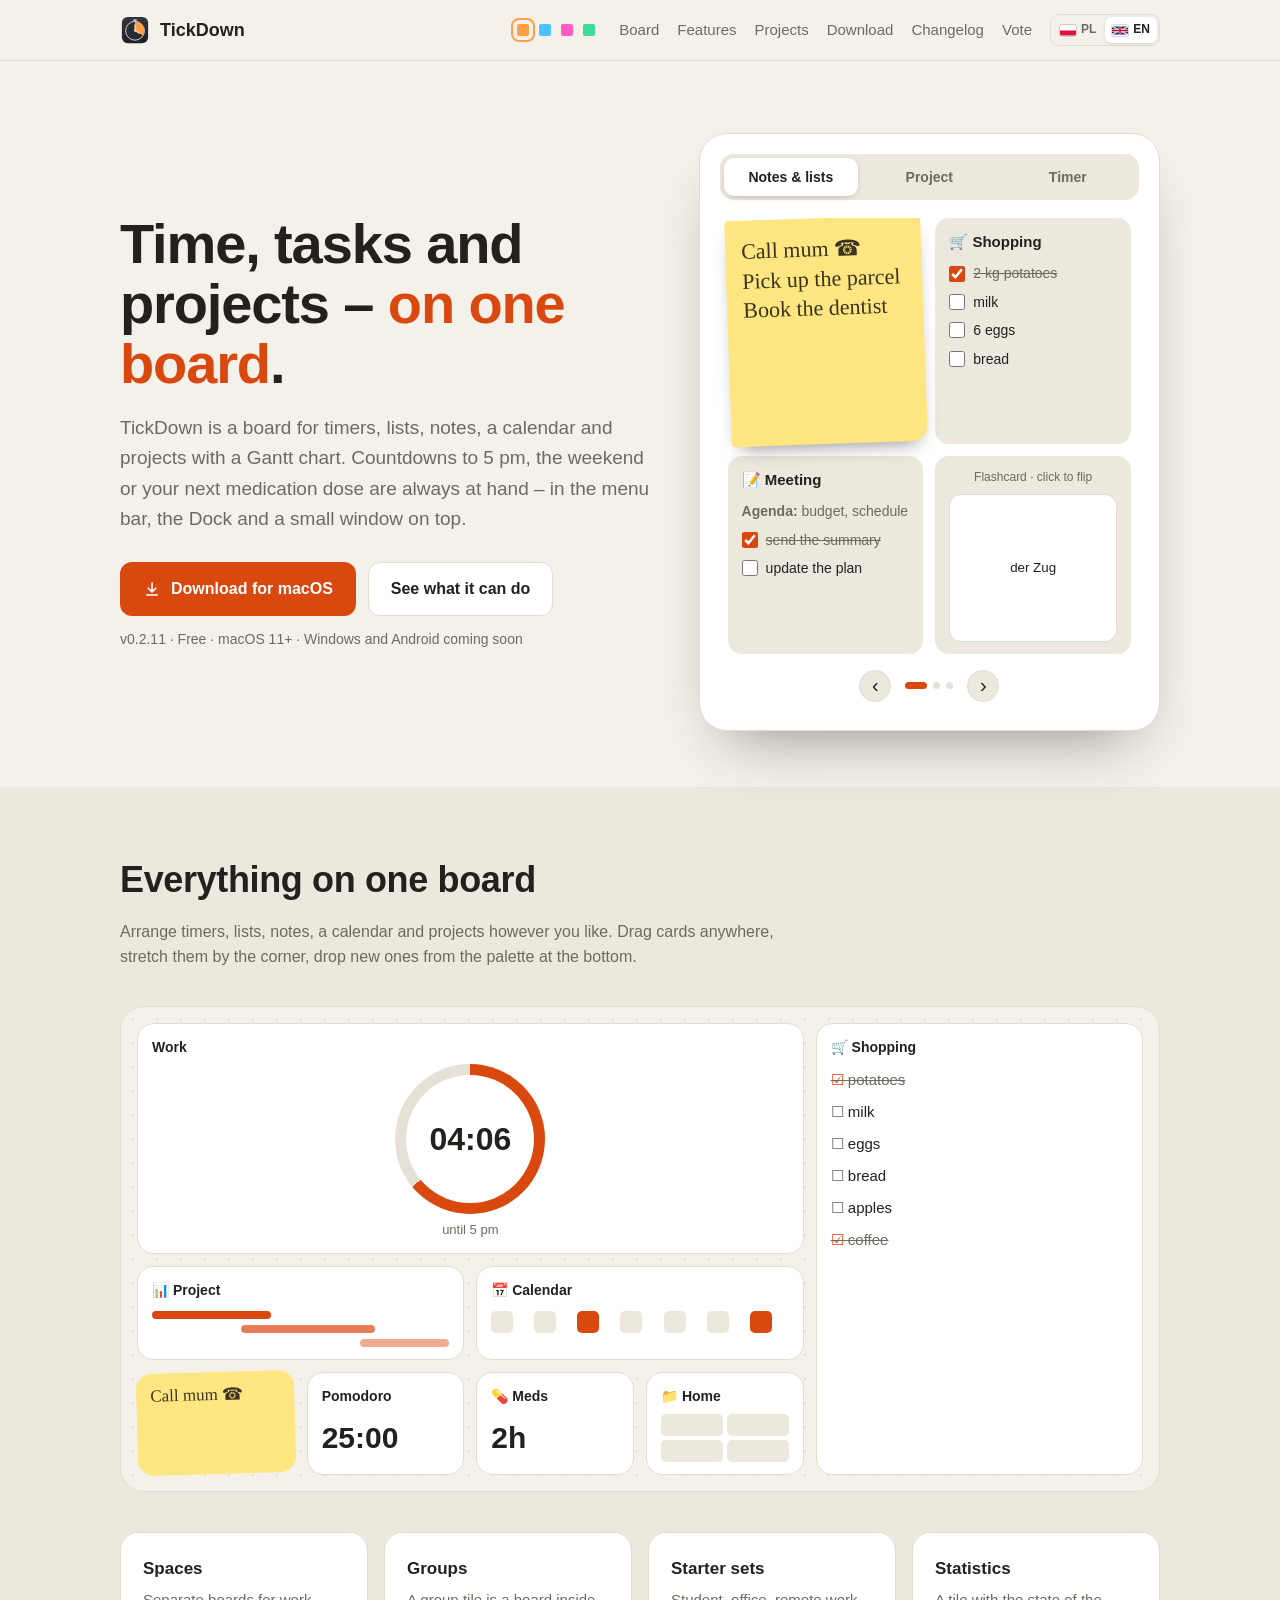
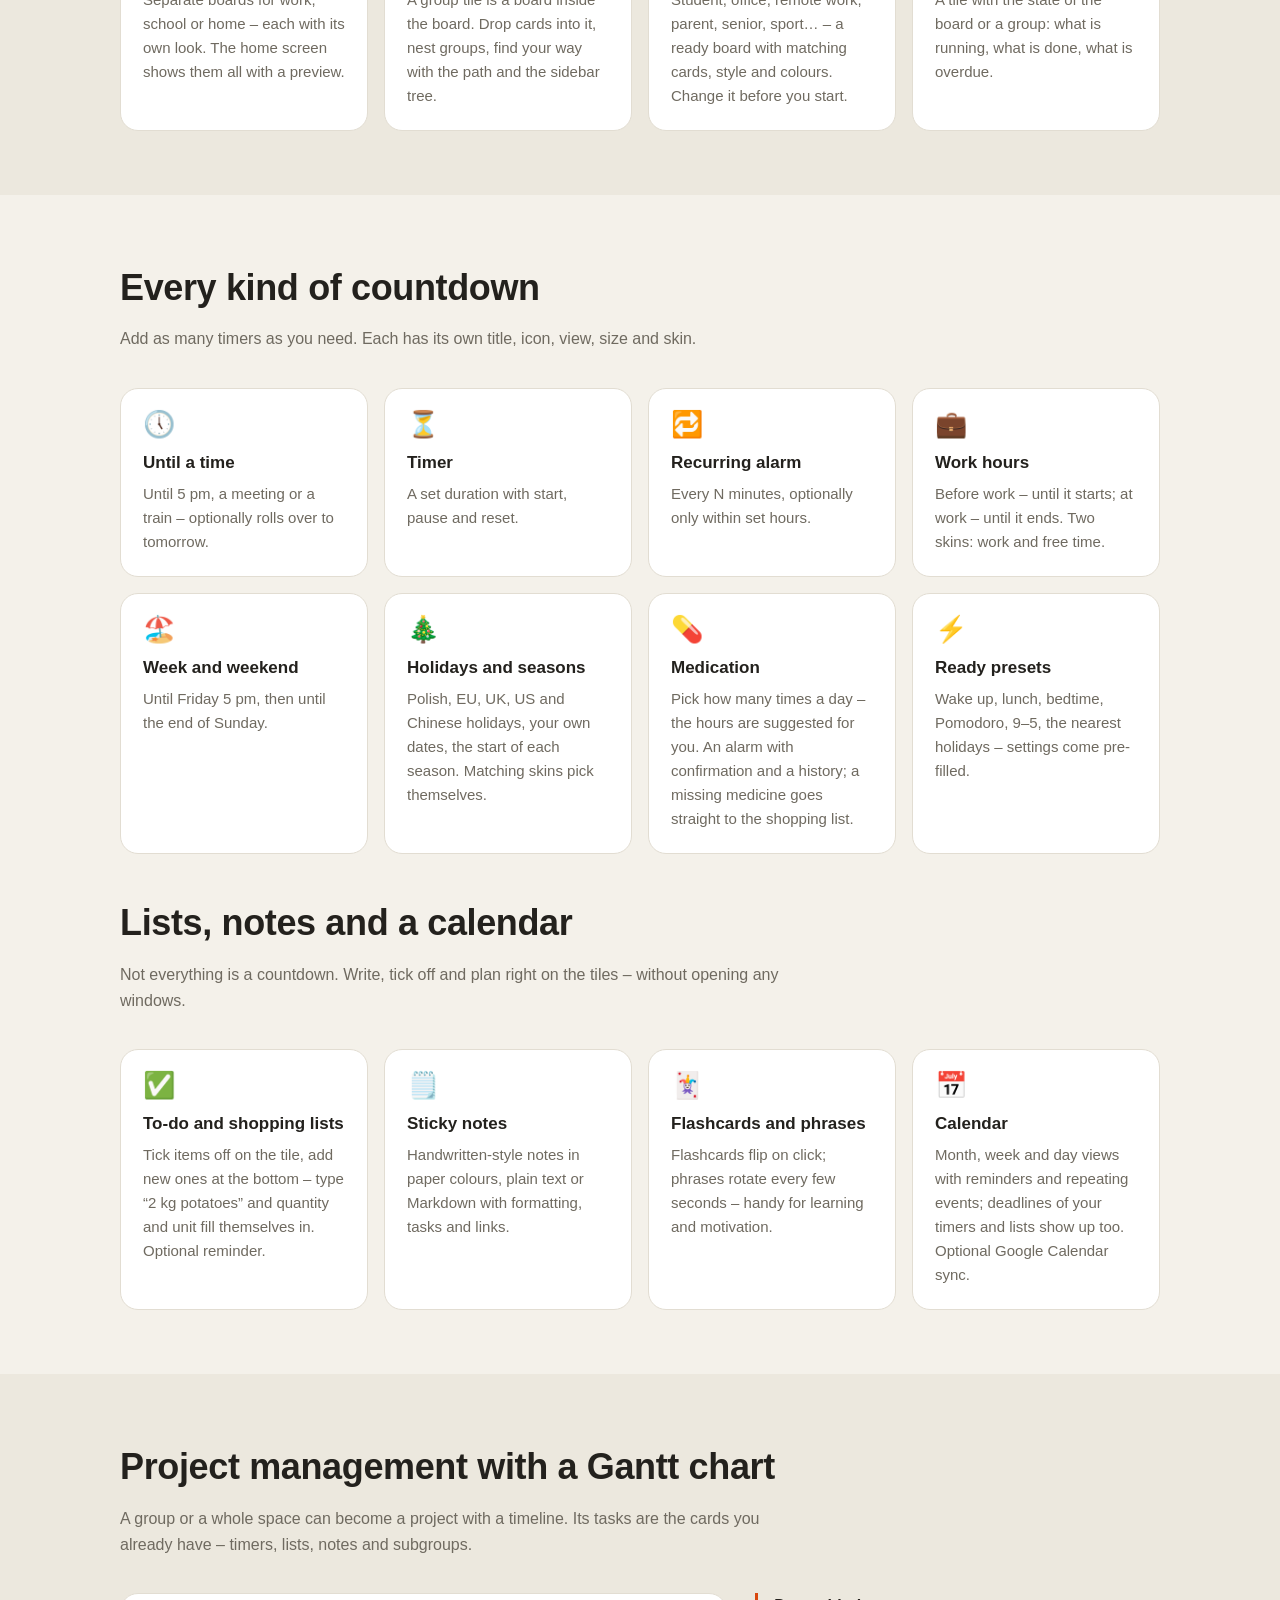
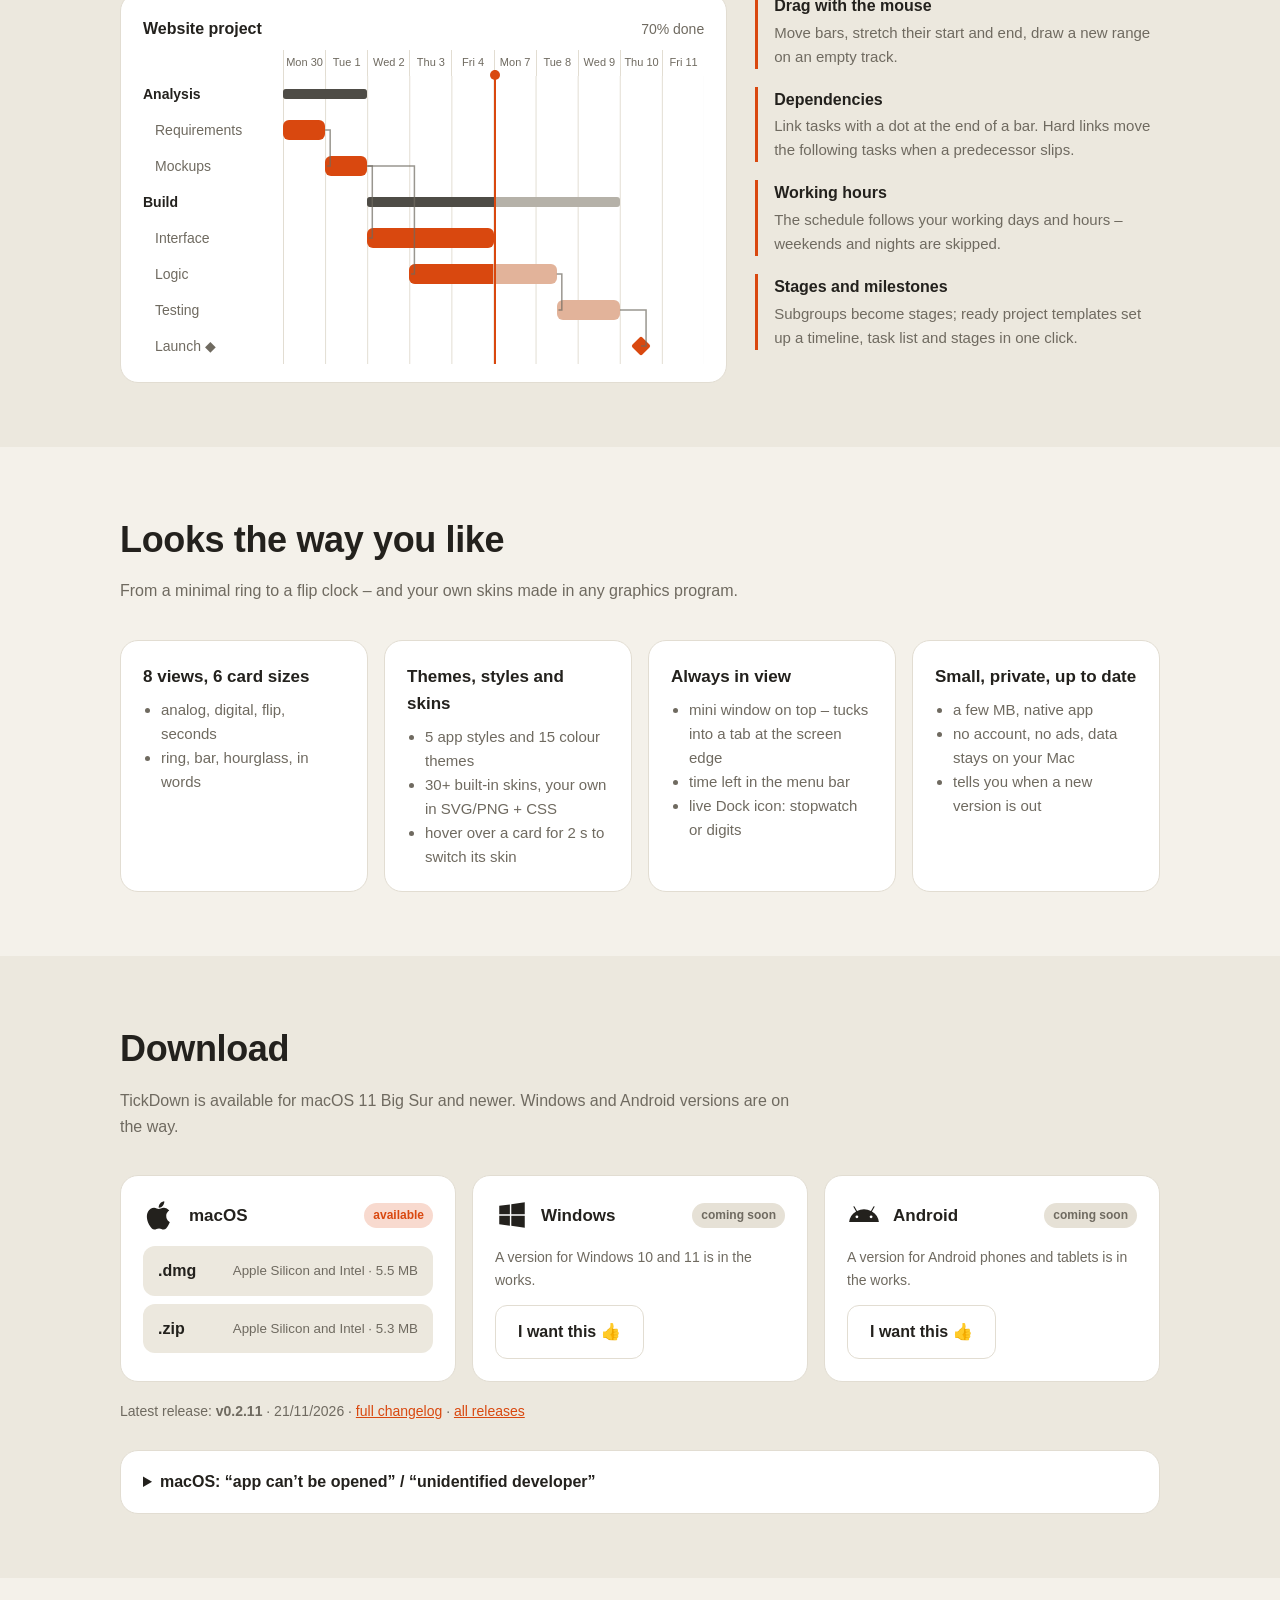
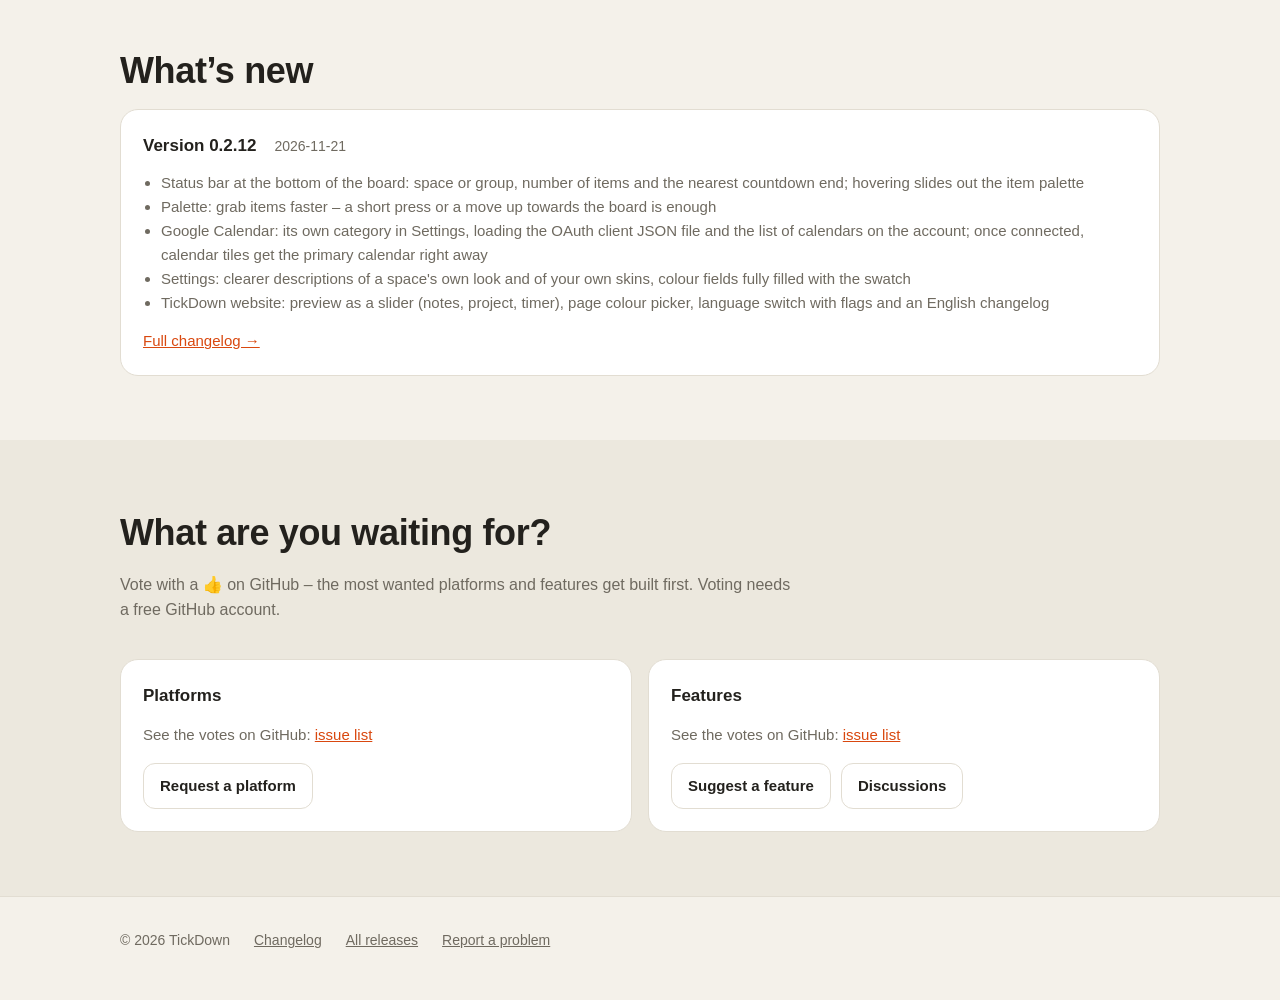
==== commit a557acd4: "Strona: aktualizacja (fae24e6)" ====
--- a/index.html
+++ b/index.html
@@ -10,13 +10,19 @@
 <meta property="og:image" content="icon-256.png">
 <link rel="icon" href="icon.svg" type="image/svg+xml">
 <link rel="apple-touch-icon" href="icon-256.png">
-<link rel="stylesheet" href="site.css?v=f9acdcfd13">
-<script src="site.js?v=83010ff092" defer></script>
+<link rel="stylesheet" href="site.css?v=4a2692028a">
+<script src="site.js?v=7865c42424" defer></script>
 </head>
 <body>
 <header class="top">
   <div class="wrap">
     <a class="brand" href="./"><img src="icon.svg" alt="">TickDown</a>
+    <div class="accents" role="radiogroup" aria-label="Kolor">
+      <button type="button" class="sw" role="radio" data-accent="orange" title="Pomarańczowy" data-en-title="Orange"></button>
+      <button type="button" class="sw" role="radio" data-accent="blue" title="Błękitny" data-en-title="Sky blue"></button>
+      <button type="button" class="sw" role="radio" data-accent="fuchsia" title="Fuksja" data-en-title="Fuchsia"></button>
+      <button type="button" class="sw" role="radio" data-accent="green" title="Zielony" data-en-title="Green"></button>
+    </div>
     <nav class="links">
       <a class="opt" href="#tablica" data-en="Board">Tablica</a>
       <a class="opt" href="#funkcje" data-en="Features">Funkcje</a>
@@ -24,7 +30,7 @@
       <a class="opt" href="#pobierz" data-en="Download">Pobierz</a>
       <a class="opt" href="changelog.html" data-en="Changelog">Zmiany</a>
       <a class="opt" href="#glosuj" data-en="Vote">Głosuj</a>
-      <button class="lang" id="lang" type="button">EN</button>
+      <button class="lang" id="lang" type="button" aria-label="Język / Language"><span data-l="pl"><svg class="flag" viewBox="0 0 16 10" aria-hidden="true"><rect width="16" height="5" fill="#fff"/><rect y="5" width="16" height="5" fill="#dc143c"/></svg>PL</span><span data-l="en"><svg class="flag" viewBox="0 0 60 30" aria-hidden="true"><clipPath id="gb-t"><path d="M30 15h30v15zv15H0zH0V0zV0h30z"/></clipPath><path d="M0 0v30h60V0z" fill="#012169"/><path d="M0 0l60 30m0-30L0 30" stroke="#fff" stroke-width="6"/><path d="M0 0l60 30m0-30L0 30" clip-path="url(#gb-t)" stroke="#c8102e" stroke-width="4"/><path d="M30 0v30M0 15h60" stroke="#fff" stroke-width="10"/><path d="M30 0v30M0 15h60" stroke="#c8102e" stroke-width="6"/></svg>EN</span></button>
     </nav>
   </div>
 </header>
@@ -47,42 +53,16 @@
       <div class="hint num" id="hero-hint" data-en="Free · macOS 11+ · Windows and Android coming soon">Za darmo · macOS 11+ · wkrótce Windows i Android</div>
     </div>
 
-    <div class="demo" aria-label="Podgląd TickDown">
+    <div class="demo" aria-label="Podgląd TickDown" aria-roledescription="carousel">
       <div class="demo-tabs" role="tablist">
-        <button type="button" role="tab" class="demo-tab" data-demo="timer" aria-selected="true" data-en="Timer">Licznik</button>
+        <button type="button" role="tab" class="demo-tab" data-demo="notes" aria-selected="true" data-en="Notes &amp; lists">Notatki i listy</button>
         <button type="button" role="tab" class="demo-tab" data-demo="project" aria-selected="false" data-en="Project">Projekt</button>
-        <button type="button" role="tab" class="demo-tab" data-demo="notes" aria-selected="false" data-en="Notes &amp; lists">Notatki i listy</button>
-      </div>
-
-      <div class="demo-panel" data-panel="timer">
-        <div class="demo-head">
-          <span class="demo-title" data-en="Work">Praca</span>
-          <span class="demo-sub num" id="demo-sub">do 17:00</span>
-        </div>
-        <div class="ring">
-          <svg viewBox="0 0 120 120">
-            <circle cx="60" cy="60" r="52" fill="none" stroke="var(--track)" stroke-width="10"/>
-            <circle id="demo-arc" cx="60" cy="60" r="52" fill="none" stroke="var(--accent)" stroke-width="10"
-                    stroke-linecap="round" stroke-dasharray="326.7" stroke-dashoffset="326.7"/>
-          </svg>
-          <div class="t"><b class="num" id="demo-time">--:--:--</b><span data-en="left">zostało</span></div>
-        </div>
-        <div class="chips">
-          <div class="chip"><small>Weekend</small><b class="num" id="demo-weekend">–</b></div>
-          <div class="chip"><small data-en="Christmas">Wigilia</small><b class="num" id="demo-xmas">–</b></div>
-          <div class="chip"><small data-en="New Year">Nowy Rok</small><b class="num" id="demo-ny">–</b></div>
-        </div>
-      </div>
-
-      <div class="demo-panel" data-panel="project" hidden>
-        <div class="demo-head">
-          <span class="demo-title" data-en="Website project">Projekt „Strona”</span>
-          <span class="demo-sub num" data-gantt-progress></span>
-        </div>
-        <div class="gantt" data-gantt="small"></div>
-      </div>
-
-      <div class="demo-panel" data-panel="notes" hidden>
+        <button type="button" role="tab" class="demo-tab" data-demo="timer" aria-selected="false" data-en="Timer">Licznik</button>
+      </div>
+
+      <div class="demo-viewport">
+        <div class="demo-track" id="demo-track">
+      <div class="demo-panel" role="tabpanel" data-panel="notes">
         <div class="notes-demo">
           <div class="sticky" data-en="Call mum ☎<br>Pick up the parcel<br>Book the dentist">Zadzwoń do mamy ☎<br>Odbierz paczkę<br>Umów dentystę</div>
           <div class="mini-card">
@@ -103,6 +83,41 @@
             <button type="button" class="flashcard" id="flashcard" data-front="der Zug" data-back="pociąg · train">der Zug</button>
           </div>
         </div>
+      </div>
+      <div class="demo-panel" role="tabpanel" data-panel="project">
+        <div class="demo-head">
+          <span class="demo-title" data-en="Website project">Projekt „Strona”</span>
+          <span class="demo-sub num" data-gantt-progress></span>
+        </div>
+        <div class="gantt" data-gantt="small"></div>
+      </div>
+
+      <div class="demo-panel" role="tabpanel" data-panel="timer">
+        <div class="demo-head">
+          <span class="demo-title" data-en="Work">Praca</span>
+          <span class="demo-sub num" id="demo-sub">do 17:00</span>
+        </div>
+        <div class="ring">
+          <svg viewBox="0 0 120 120">
+            <circle cx="60" cy="60" r="52" fill="none" stroke="var(--track)" stroke-width="10"/>
+            <circle id="demo-arc" cx="60" cy="60" r="52" fill="none" stroke="var(--accent)" stroke-width="10"
+                    stroke-linecap="round" stroke-dasharray="326.7" stroke-dashoffset="326.7"/>
+          </svg>
+          <div class="t"><b class="num" id="demo-time">--:--:--</b><span data-en="left">zostało</span></div>
+        </div>
+        <div class="chips">
+          <div class="chip"><small>Weekend</small><b class="num" id="demo-weekend">–</b></div>
+          <div class="chip"><small data-en="Christmas">Wigilia</small><b class="num" id="demo-xmas">–</b></div>
+          <div class="chip"><small data-en="New Year">Nowy Rok</small><b class="num" id="demo-ny">–</b></div>
+        </div>
+      </div>
+        </div>
+      </div>
+
+      <div class="demo-nav">
+        <button type="button" class="demo-arrow" data-step="-1" aria-label="Poprzedni">‹</button>
+        <div class="demo-dots" id="demo-dots"><i class="on"></i><i></i><i></i></div>
+        <button type="button" class="demo-arrow" data-step="1" aria-label="Następny">›</button>
       </div>
     </div>
   </div>
--- a/site.css
+++ b/site.css
@@ -1,21 +1,26 @@
 :root {
   --bg: #1d1f24; --bg2: #23262c; --card: #272a31; --fg: #f2f3f5; --muted: #9aa0ab;
-  --accent: #ff9f43; --accent-fg: #1d1f24; --track: #3a3e47; --line: #343841;
+  --acc-dark: #ff9f43; --acc-light: #d9480f;
+  --accent: var(--acc-dark); --accent-fg: #1d1f24; --track: #3a3e47; --line: #343841;
   --radius: 18px; --max: 1080px;
   color-scheme: dark;
 }
 @media (prefers-color-scheme: light) {
   :root:not([data-theme="dark"]) {
     --bg: #f4f1ea; --bg2: #ece8de; --card: #ffffff; --fg: #23211d; --muted: #6f6a60;
-    --accent: #d9480f; --accent-fg: #ffffff; --track: #e6e1d6; --line: #e2ddd2;
+    --accent: var(--acc-light); --accent-fg: #ffffff; --track: #e6e1d6; --line: #e2ddd2;
     color-scheme: light;
   }
 }
 :root[data-theme="light"] {
   --bg: #f4f1ea; --bg2: #ece8de; --card: #ffffff; --fg: #23211d; --muted: #6f6a60;
-  --accent: #d9480f; --accent-fg: #ffffff; --track: #e6e1d6; --line: #e2ddd2;
+  --accent: var(--acc-light); --accent-fg: #ffffff; --track: #e6e1d6; --line: #e2ddd2;
   color-scheme: light;
 }
+/* motywy kolorystyczne (kwadraciki w nagłówku, <html data-accent>) – kolor akcentu w trybie ciemnym i jasnym */
+:root[data-accent="blue"] { --acc-dark: #4cc3ff; --acc-light: #0a76b8; }
+:root[data-accent="fuchsia"] { --acc-dark: #ff5cc8; --acc-light: #c0167f; }
+:root[data-accent="green"] { --acc-dark: #3ddc97; --acc-light: #11804f; }
 * { box-sizing: border-box; }
 html { scroll-behavior: smooth; }
 body {
@@ -33,16 +38,29 @@
 header.top .wrap { display: flex; align-items: center; gap: 16px; height: 60px; }
 .brand { display: flex; align-items: center; gap: 10px; font-weight: 700; font-size: 18px; color: var(--fg); text-decoration: none; }
 .brand img { width: 30px; height: 30px; }
-nav.links { margin-left: auto; display: flex; gap: 18px; align-items: center; }
+nav.links { display: flex; gap: 18px; align-items: center; }
+.accents { margin-left: auto; display: flex; gap: 6px; align-items: center; padding-right: 6px; }
+.sw { width: 16px; height: 16px; padding: 0; border-radius: 4px; border: 2px solid transparent; cursor: pointer;
+  background: var(--sw); background-clip: padding-box; outline-offset: 2px; transition: transform .15s; }
+.sw:hover { transform: scale(1.15); }
+.sw[aria-checked="true"] { outline: 2px solid var(--sw); }
+.sw[data-accent="orange"] { --sw: #ff9f43; }
+.sw[data-accent="blue"] { --sw: #4cc3ff; }
+.sw[data-accent="fuchsia"] { --sw: #ff5cc8; }
+.sw[data-accent="green"] { --sw: #3ddc97; }
 nav.links a { color: var(--muted); text-decoration: none; font-size: 15px; }
 nav.links a:hover { color: var(--fg); }
-.lang { border: 1px solid var(--line); background: none; color: var(--fg); border-radius: 8px; padding: 4px 10px; font: inherit; font-size: 13px; cursor: pointer; }
+.lang { display: inline-flex; gap: 2px; border: 1px solid var(--line); background: none; color: var(--muted); border-radius: 9px;
+  padding: 2px; font: inherit; font-size: 12px; font-weight: 600; cursor: pointer; }
+.lang span { display: inline-flex; align-items: center; gap: 5px; padding: 3px 7px; border-radius: 7px; }
+.lang span.on { background: var(--card); color: var(--fg); box-shadow: 0 1px 4px -2px rgba(0,0,0,.4); }
+.lang .flag { width: 16px; height: 11px; border-radius: 2px; box-shadow: 0 0 0 1px rgba(0,0,0,.15); flex: none; }
 @media (max-width: 640px) { nav.links a.opt { display: none; } }
 
 /* hero */
 .hero { padding: 72px 0 56px; }
-.hero .wrap { display: grid; grid-template-columns: 1.15fr 1fr; gap: 48px; align-items: center; }
-@media (max-width: 820px) { .hero .wrap { grid-template-columns: 1fr; } .hero { padding-top: 40px; } }
+.hero .wrap { display: grid; grid-template-columns: minmax(0, 1.15fr) minmax(0, 1fr); gap: 48px; align-items: center; }
+@media (max-width: 820px) { .hero .wrap { grid-template-columns: minmax(0, 1fr); } .hero { padding-top: 40px; } }
 .hero h1 { font-size: clamp(34px, 5.4vw, 56px); line-height: 1.08; margin: 0 0 18px; letter-spacing: -0.02em; }
 .hero h1 em { font-style: normal; color: var(--accent); }
 .hero p.lead { font-size: 19px; color: var(--muted); margin: 0 0 28px; max-width: 34em; }
@@ -146,6 +164,9 @@
 .release ul { margin: 0; padding-left: 18px; }
 .release li { margin: 3px 0; }
 .release .badge { margin-top: 6px; display: inline-block; text-decoration: none; }
+/* historia zmian po polsku / angielsku – wg języka strony */
+.release ul.cl-en, html[lang="en"] .release ul.cl-pl { display: none; }
+html[lang="en"] .release ul.cl-en { display: block; }
 
 /* podgląd w nagłówku: zakładki Licznik / Projekt / Notatki i listy */
 .demo { display: flex; flex-direction: column; min-height: 540px; }
@@ -154,10 +175,21 @@
   padding: 8px 6px; border-radius: 10px; cursor: pointer; white-space: nowrap; }
 .demo-tab:hover { color: var(--fg); }
 .demo-tab[aria-selected="true"] { background: var(--card); color: var(--fg); box-shadow: 0 2px 8px -4px rgba(0,0,0,.4); }
-.demo-panel { flex: 1; display: flex; flex-direction: column; animation: fade-in .3s ease-out; }
-.demo-panel[hidden] { display: none; }
-@keyframes fade-in { from { opacity: 0; transform: translateY(4px); } to { opacity: 1; transform: none; } }
-@media (max-width: 420px) { .demo { padding: 20px; min-height: 0; } .demo-tab { font-size: 13px; } }
+/* slider: panele obok siebie, przesuwane transformacją (site.js – showDemo) */
+.demo-viewport { flex: 1; min-width: 0; display: flex; overflow: hidden; margin: 0 -28px; touch-action: pan-y; }
+.demo-track { flex: 1; min-width: 0; display: flex; transition: transform .55s cubic-bezier(.22,.8,.24,1); }
+.demo-panel { flex: 0 0 100%; min-width: 0; display: flex; flex-direction: column; padding: 0 28px; transition: opacity .4s; }
+.demo-panel[aria-hidden="true"] { opacity: .25; }
+@media (prefers-reduced-motion: reduce) { .demo-track, .demo-panel { transition: none; } }
+.demo-nav { display: flex; align-items: center; justify-content: center; gap: 14px; margin-top: 16px; }
+.demo-arrow { width: 32px; height: 32px; border-radius: 50%; border: 1px solid var(--line); background: var(--bg2); color: var(--fg);
+  font: inherit; font-size: 20px; line-height: 1; cursor: pointer; display: grid; place-items: center; padding: 0 0 2px; }
+.demo-arrow:hover { border-color: var(--accent); color: var(--accent); }
+.demo-dots { display: flex; gap: 6px; }
+.demo-dots i { width: 7px; height: 7px; border-radius: 99px; background: var(--track); transition: width .3s, background .3s; cursor: pointer; }
+.demo-dots i.on { width: 22px; background: var(--accent); }
+@media (max-width: 420px) { .demo { padding: 20px; min-height: 0; } .demo-tab { font-size: 13px; }
+  .demo-viewport { margin: 0 -20px; } .demo-panel { padding: 0 20px; } }
 
 /* wykres Gantta (podgląd) */
 .gantt { --row: 30px; --label: 104px; position: relative; font-size: 13px; margin-top: 6px; }
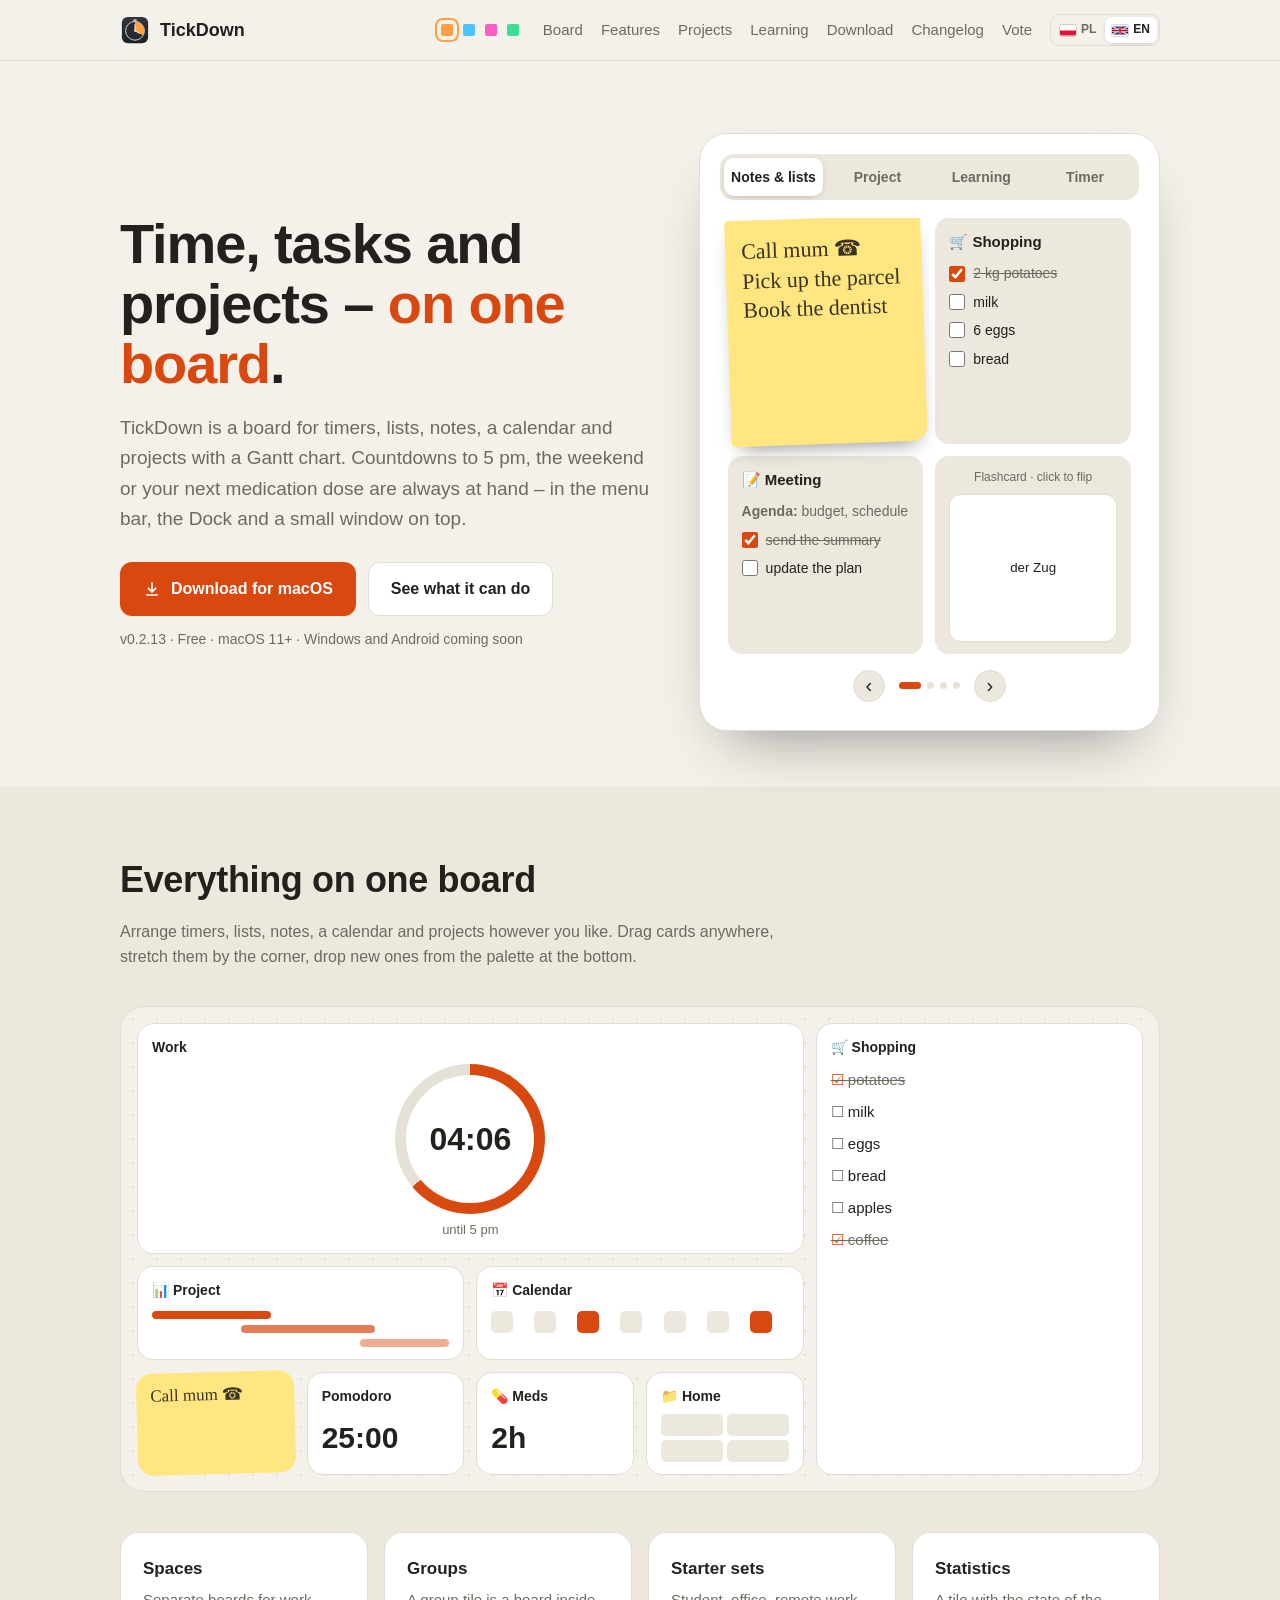
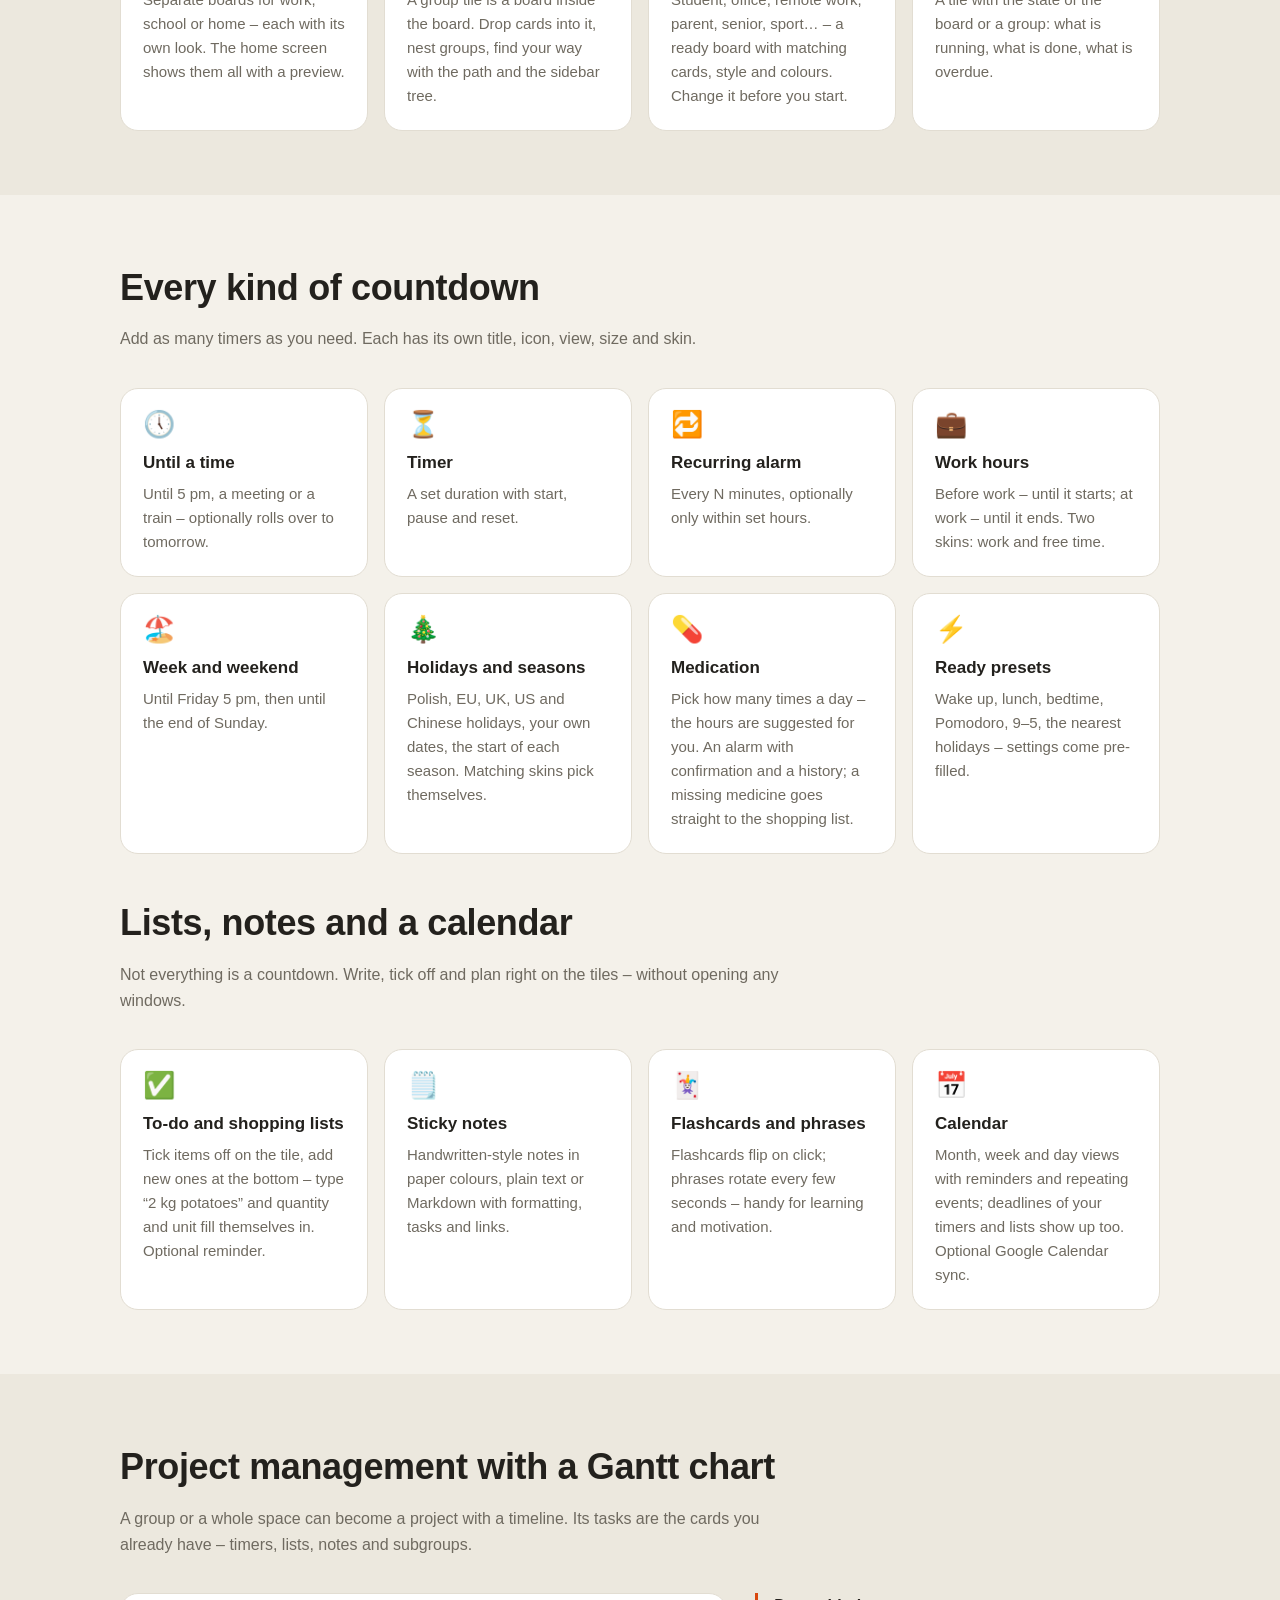
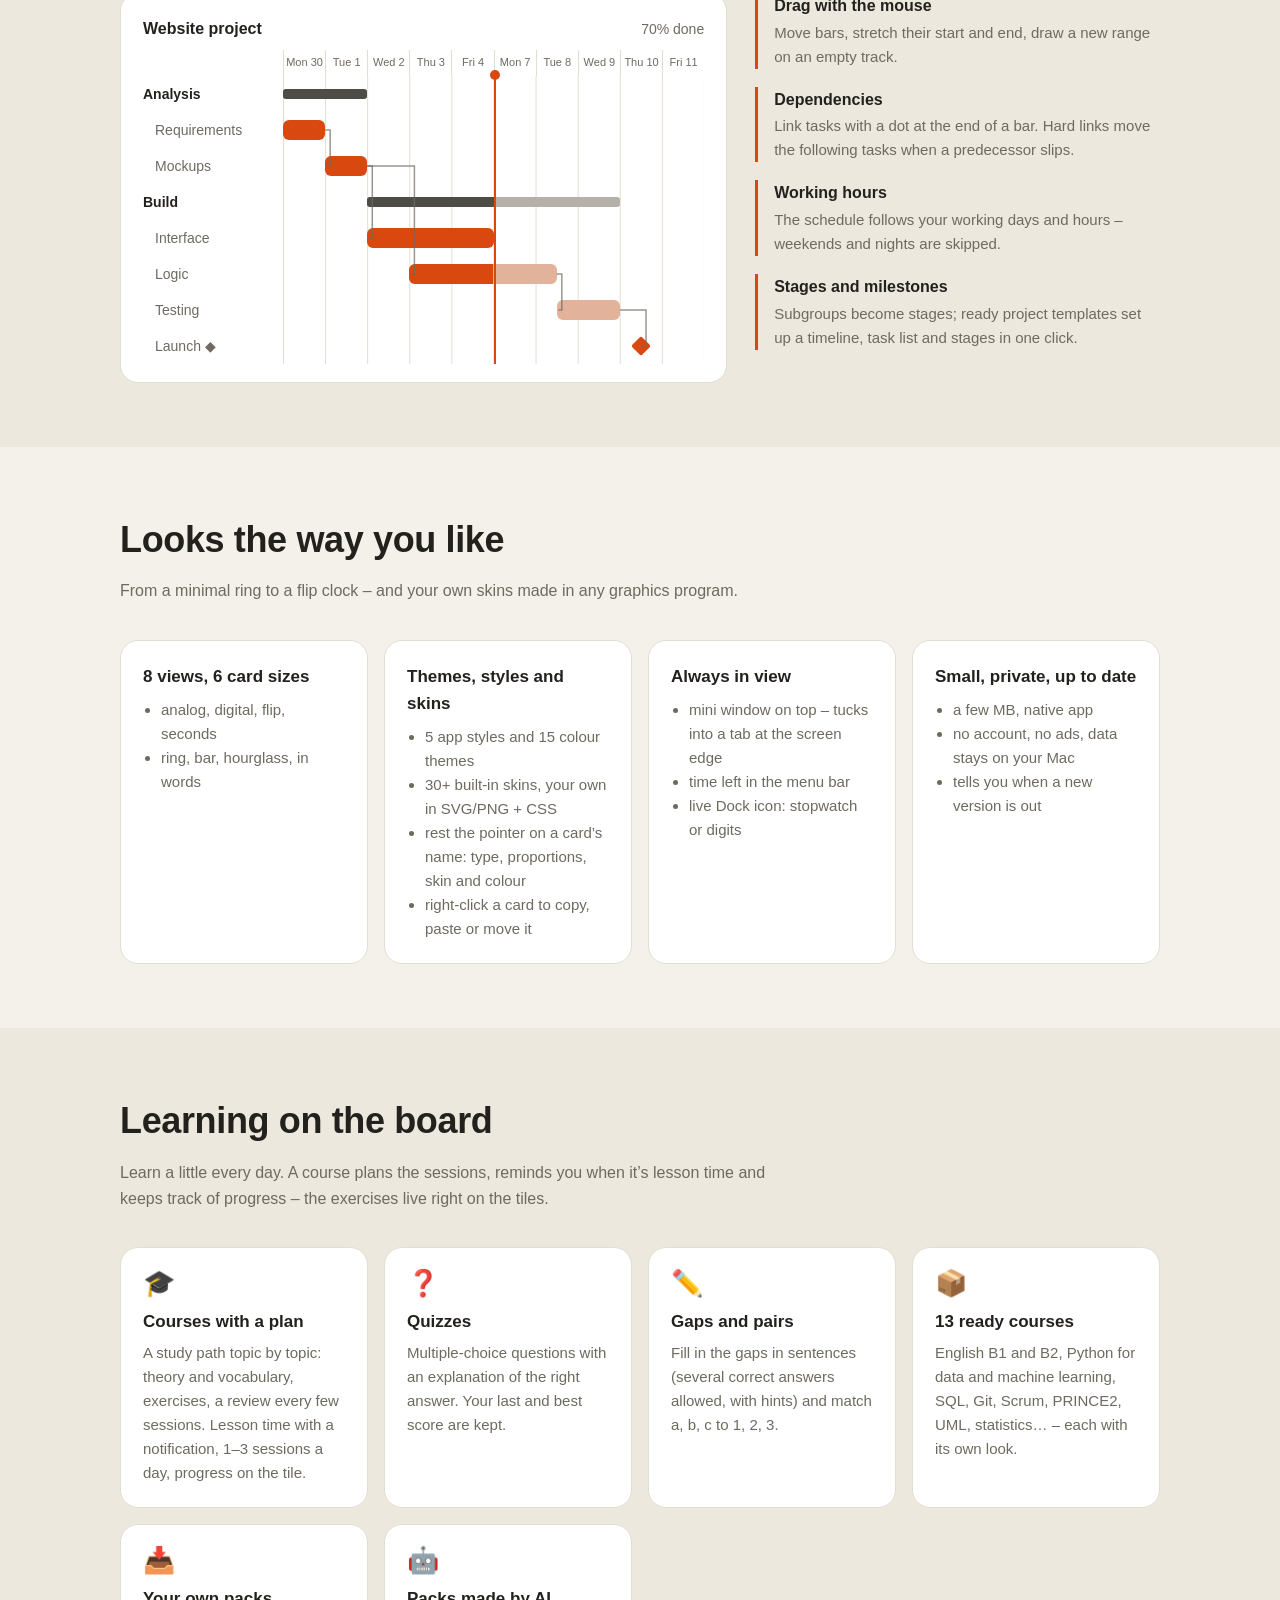
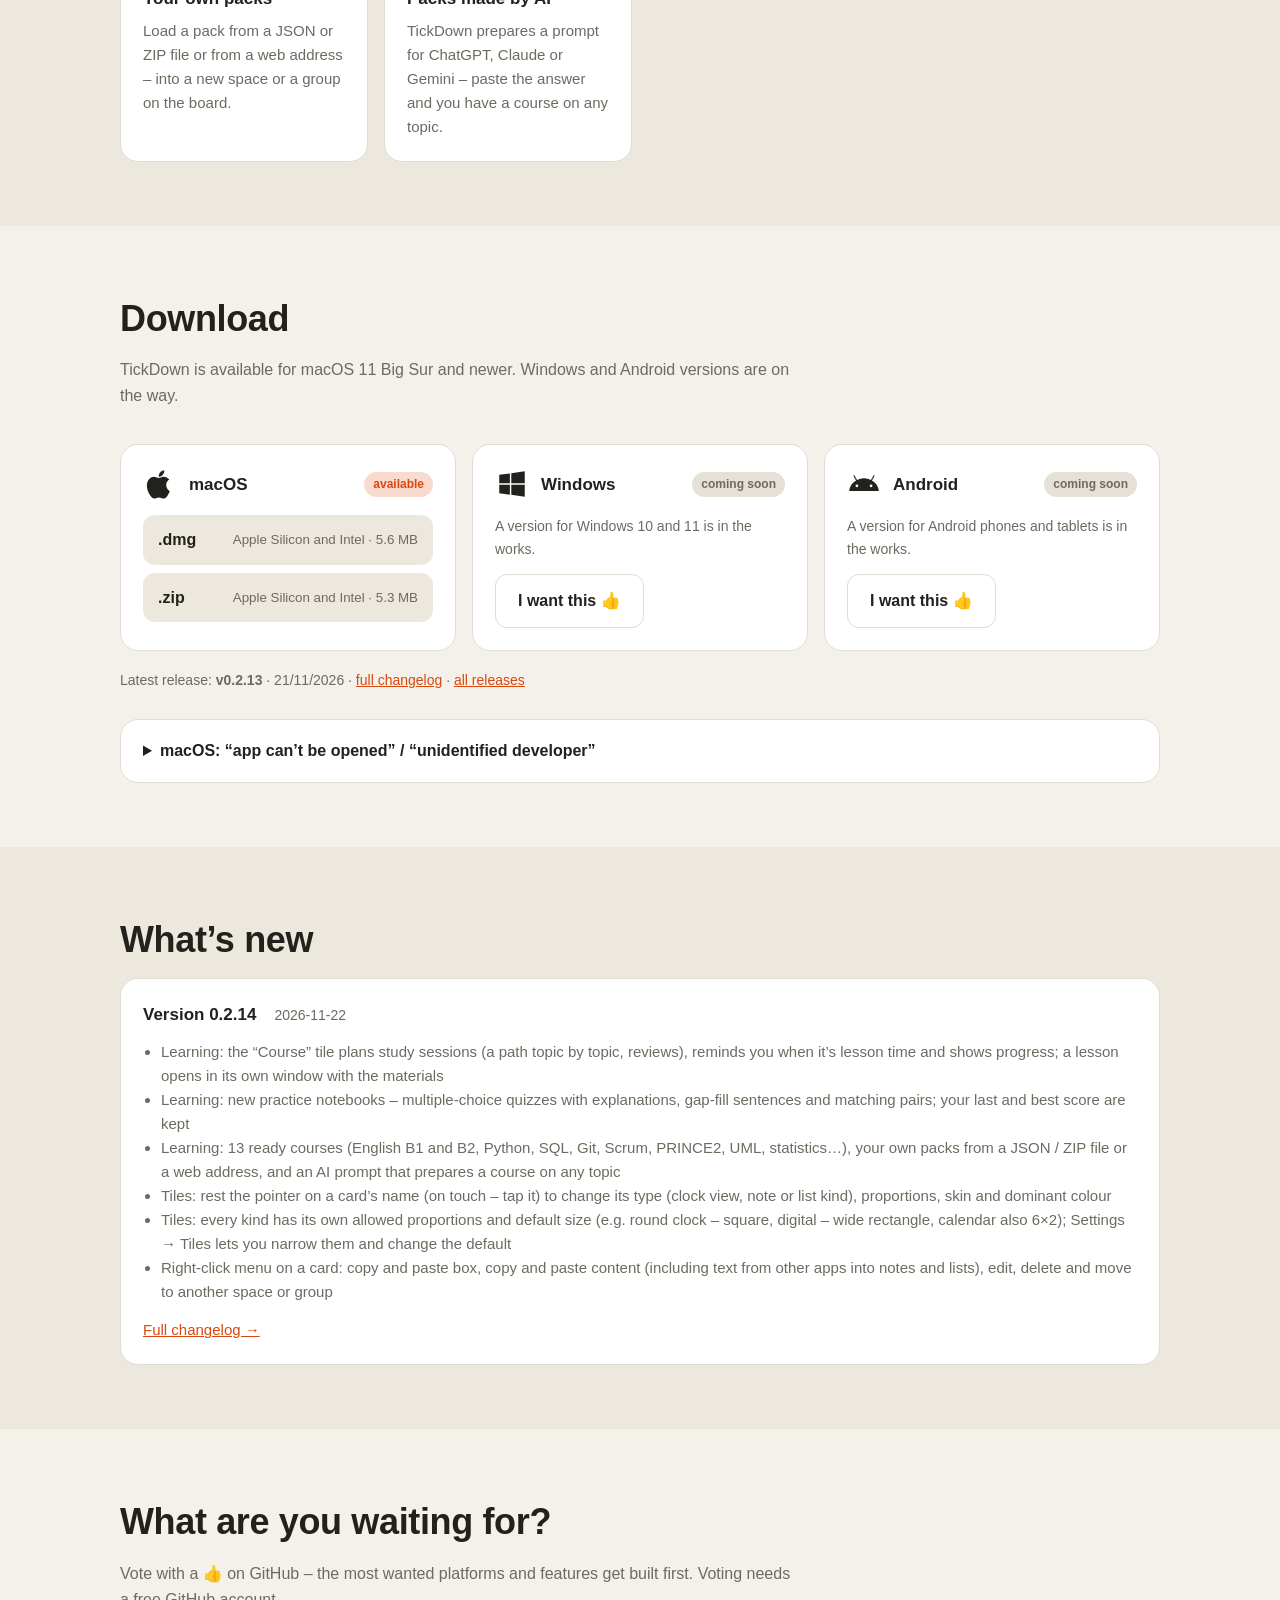
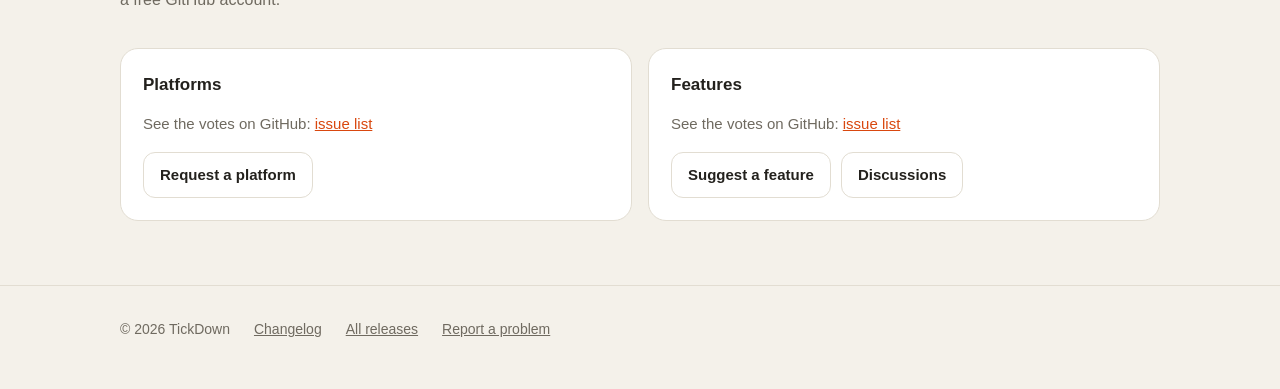
==== commit 4068302c: "Strona: aktualizacja (a3e9c11)" ====
--- a/index.html
+++ b/index.html
@@ -10,8 +10,8 @@
 <meta property="og:image" content="icon-256.png">
 <link rel="icon" href="icon.svg" type="image/svg+xml">
 <link rel="apple-touch-icon" href="icon-256.png">
-<link rel="stylesheet" href="site.css?v=4a2692028a">
-<script src="site.js?v=7865c42424" defer></script>
+<link rel="stylesheet" href="site.css?v=eb7f2ac371">
+<script src="site.js?v=0c40ab5b87" defer></script>
 </head>
 <body>
 <header class="top">
@@ -27,6 +27,7 @@
       <a class="opt" href="#tablica" data-en="Board">Tablica</a>
       <a class="opt" href="#funkcje" data-en="Features">Funkcje</a>
       <a class="opt" href="#projekty" data-en="Projects">Projekty</a>
+      <a class="opt" href="#nauka" data-en="Learning">Nauka</a>
       <a class="opt" href="#pobierz" data-en="Download">Pobierz</a>
       <a class="opt" href="changelog.html" data-en="Changelog">Zmiany</a>
       <a class="opt" href="#glosuj" data-en="Vote">Głosuj</a>
@@ -57,6 +58,7 @@
       <div class="demo-tabs" role="tablist">
         <button type="button" role="tab" class="demo-tab" data-demo="notes" aria-selected="true" data-en="Notes &amp; lists">Notatki i listy</button>
         <button type="button" role="tab" class="demo-tab" data-demo="project" aria-selected="false" data-en="Project">Projekt</button>
+        <button type="button" role="tab" class="demo-tab" data-demo="learn" aria-selected="false" data-en="Learning">Nauka</button>
         <button type="button" role="tab" class="demo-tab" data-demo="timer" aria-selected="false" data-en="Timer">Licznik</button>
       </div>
 
@@ -92,6 +94,37 @@
         <div class="gantt" data-gantt="small"></div>
       </div>
 
+      <div class="demo-panel" role="tabpanel" data-panel="learn">
+        <div class="demo-head">
+          <span class="demo-title" data-en="🎓 Course: English B1">🎓 Kurs: Angielski B1</span>
+          <span class="demo-sub num" data-en="lesson 4 / 10 · today 6 pm">lekcja 4 / 10 · dziś 18:00</span>
+        </div>
+        <div class="learn-progress" aria-hidden="true"><i></i></div>
+        <div class="learn-demo">
+          <div class="mini-card quiz" id="quiz">
+            <small data-en="Quiz · pick an answer">Test · wybierz odpowiedź</small>
+            <h4 data-en="She ___ here since 2020.">She ___ here since 2020.</h4>
+            <div class="quiz-opts">
+              <button type="button" class="quiz-opt" data-ok="0">is</button>
+              <button type="button" class="quiz-opt" data-ok="1">has been</button>
+              <button type="button" class="quiz-opt" data-ok="0">was</button>
+            </div>
+            <p class="quiz-note" id="quiz-note" data-en="Present perfect – an action that started in the past and still lasts.">Present perfect – czynność trwa od przeszłości do teraz.</p>
+          </div>
+          <div class="mini-card">
+            <small data-en="Gaps">Luki</small>
+            <p class="cloze">If I <b>had</b> more time, I <b>would</b> travel.</p>
+          </div>
+          <div class="mini-card">
+            <small data-en="Pairs">Pary</small>
+            <div class="pairs"><span>a · der Zug</span><span>2 · pociąg</span><span>b · die Uhr</span><span>1 · zegar</span></div>
+          </div>
+          <div class="packs-row">
+            <span>🇬🇧 B1</span><span>🇬🇧 B2</span><span>🐍 Python</span><span>🗄️ SQL</span><span>🌿 Git</span><span>🔄 Scrum</span><span>📊 <span data-en="Statistics">Statystyka</span></span>
+          </div>
+        </div>
+      </div>
+
       <div class="demo-panel" role="tabpanel" data-panel="timer">
         <div class="demo-head">
           <span class="demo-title" data-en="Work">Praca</span>
@@ -116,7 +149,7 @@
 
       <div class="demo-nav">
         <button type="button" class="demo-arrow" data-step="-1" aria-label="Poprzedni">‹</button>
-        <div class="demo-dots" id="demo-dots"><i class="on"></i><i></i><i></i></div>
+        <div class="demo-dots" id="demo-dots"><i class="on"></i><i></i><i></i><i></i></div>
         <button type="button" class="demo-arrow" data-step="1" aria-label="Następny">›</button>
       </div>
     </div>
@@ -231,7 +264,8 @@
         <ul>
           <li data-en="5 app styles and 15 colour themes">5 stylów aplikacji i 15 motywów kolorystycznych</li>
           <li data-en="30+ built-in skins, your own in SVG/PNG + CSS">ponad 30 skórek, własne z SVG/PNG + CSS</li>
-          <li data-en="hover over a card for 2 s to switch its skin">zatrzymaj kursor na karcie 2 s, by zmienić skórkę</li>
+          <li data-en="rest the pointer on a card’s name: type, proportions, skin and colour">zatrzymaj kursor na nazwie karty: typ, proporcje, skórka i kolor</li>
+          <li data-en="right-click a card to copy, paste or move it">prawy przycisk na karcie – kopiuj, wklej, przenieś</li>
         </ul></div>
       <div class="card"><h3 data-en="Always in view">Zawsze na widoku</h3>
         <ul>
@@ -249,7 +283,29 @@
   </div>
 </section>
 
-<section id="pobierz" class="alt">
+<section id="nauka" class="alt">
+  <div class="wrap">
+    <h2 data-en="Learning on the board">Nauka na tablicy</h2>
+    <p class="sub" data-en="Learn a little every day. A course plans the sessions, reminds you when it’s lesson time and keeps track of progress – the exercises live right on the tiles.">
+      Ucz się po trochu, codziennie. Kurs planuje sesje, przypomina o porze lekcji i pilnuje postępów – a ćwiczenia rozwiązujesz wprost na kafelkach.</p>
+    <div class="grid">
+      <div class="card"><div class="ic">🎓</div><h3 data-en="Courses with a plan">Kursy z planem</h3>
+        <p data-en="A study path topic by topic: theory and vocabulary, exercises, a review every few sessions. Lesson time with a notification, 1–3 sessions a day, progress on the tile.">Ścieżka temat po temacie: teoria i słówka, ćwiczenia, co kilka sesji powtórka. Pora lekcji z powiadomieniem, 1–3 sesje dziennie, postęp na kafelku.</p></div>
+      <div class="card"><div class="ic">❓</div><h3 data-en="Quizzes">Testy</h3>
+        <p data-en="Multiple-choice questions with an explanation of the right answer. Your last and best score are kept.">Pytania z odpowiedziami do wyboru i wyjaśnieniem poprawnej. Zapamiętuje ostatni i najlepszy wynik.</p></div>
+      <div class="card"><div class="ic">✏️</div><h3 data-en="Gaps and pairs">Luki i pary</h3>
+        <p data-en="Fill in the gaps in sentences (several correct answers allowed, with hints) and match a, b, c to 1, 2, 3.">Uzupełniaj luki w zdaniach (kilka poprawnych odpowiedzi, podpowiedzi) i dopasowuj pary a, b, c ↔ 1, 2, 3.</p></div>
+      <div class="card"><div class="ic">📦</div><h3 data-en="13 ready courses">13 gotowych kursów</h3>
+        <p data-en="English B1 and B2, Python for data and machine learning, SQL, Git, Scrum, PRINCE2, UML, statistics… – each with its own look.">Angielski B1 i B2, Python do analizy danych i uczenia maszynowego, SQL, Git, Scrum, PRINCE2, UML, statystyka… – każdy z własnym wyglądem.</p></div>
+      <div class="card"><div class="ic">📥</div><h3 data-en="Your own packs">Własne paczki</h3>
+        <p data-en="Load a pack from a JSON or ZIP file or from a web address – into a new space or a group on the board.">Wczytaj paczkę z pliku JSON lub ZIP albo z adresu w sieci – do nowej przestrzeni albo grupy na tablicy.</p></div>
+      <div class="card"><div class="ic">🤖</div><h3 data-en="Packs made by AI">Paczki od AI</h3>
+        <p data-en="TickDown prepares a prompt for ChatGPT, Claude or Gemini – paste the answer and you have a course on any topic.">TickDown przygotuje prompt dla ChatGPT, Claude czy Gemini – wklejasz odpowiedź i masz kurs na dowolny temat.</p></div>
+    </div>
+  </div>
+</section>
+
+<section id="pobierz">
   <div class="wrap">
     <h2 data-en="Download">Pobierz</h2>
     <p class="sub" data-en="TickDown is available for macOS 11 Big Sur and newer. Windows and Android versions are on the way.">TickDown jest dostępny na macOS 11 Big Sur i nowsze. Wersje na Windows i Androida są w drodze.</p>
@@ -272,7 +328,7 @@
   </div>
 </section>
 
-<section id="nowosci">
+<section id="nowosci" class="alt">
   <div class="wrap">
     <h2 data-en="What’s new">Co nowego</h2>
     <div class="card news" id="news">
@@ -281,7 +337,7 @@
   </div>
 </section>
 
-<section id="glosuj" class="alt">
+<section id="glosuj">
   <div class="wrap">
     <h2 data-en="What are you waiting for?">Na co czekasz?</h2>
     <p class="sub" data-en="Vote with a 👍 on GitHub – the most wanted platforms and features get built first. Voting needs a free GitHub account.">
--- a/site.css
+++ b/site.css
@@ -232,6 +232,25 @@
   font: 600 20px/1.2 inherit; font-family: inherit; cursor: pointer; transition: transform .35s; }
 .flashcard.flipped { transform: rotateX(360deg); color: var(--accent); }
 @media (max-width: 420px) { .notes-demo { grid-template-columns: 1fr; } .sticky { font-size: 19px; } }
+
+/* nauka (podgląd): kurs, test, luki, pary, paczki */
+.learn-progress { height: 6px; border-radius: 99px; background: var(--track); margin: 4px 0 12px; overflow: hidden; }
+.learn-progress i { display: block; width: 34%; height: 100%; background: var(--accent); border-radius: inherit; }
+.learn-demo { flex: 1; display: grid; grid-template-columns: 1fr 1fr; gap: 12px; align-content: start; }
+.learn-demo small { color: var(--muted); font-size: 12px; }
+.learn-demo .quiz { grid-column: 1 / -1; }
+.quiz-opts { display: flex; flex-wrap: wrap; gap: 8px; }
+.quiz-opt { border: 1px solid var(--line); background: var(--card); color: var(--fg); font: inherit; font-size: 14px; padding: 6px 14px; border-radius: 99px; cursor: pointer; }
+.quiz-opt:hover { border-color: var(--accent); }
+.quiz-opt.ok { border-color: #2fbf71; background: color-mix(in srgb, #2fbf71 22%, var(--card)); }
+.quiz-opt.bad { border-color: #e5484d; background: color-mix(in srgb, #e5484d 18%, var(--card)); }
+.quiz-note { font-size: 13px; opacity: 0; transition: opacity .3s; }
+.quiz.answered .quiz-note { opacity: 1; }
+.cloze b { color: var(--accent); border-bottom: 2px solid var(--accent); padding: 0 3px; font-weight: 600; }
+.pairs { display: grid; grid-template-columns: 1fr 1fr; gap: 4px 8px; font-size: 13px; }
+.packs-row { grid-column: 1 / -1; display: flex; flex-wrap: wrap; gap: 6px; }
+.packs-row > span { font-size: 12px; padding: 4px 10px; border-radius: 99px; background: var(--bg2); color: var(--muted); }
+@media (max-width: 420px) { .learn-demo { grid-template-columns: 1fr; } }
 
 /* tablica (makieta 6×4) */
 .board { display: grid; grid-template-columns: repeat(6, 1fr); grid-template-rows: repeat(4, minmax(92px, auto)); gap: 12px;
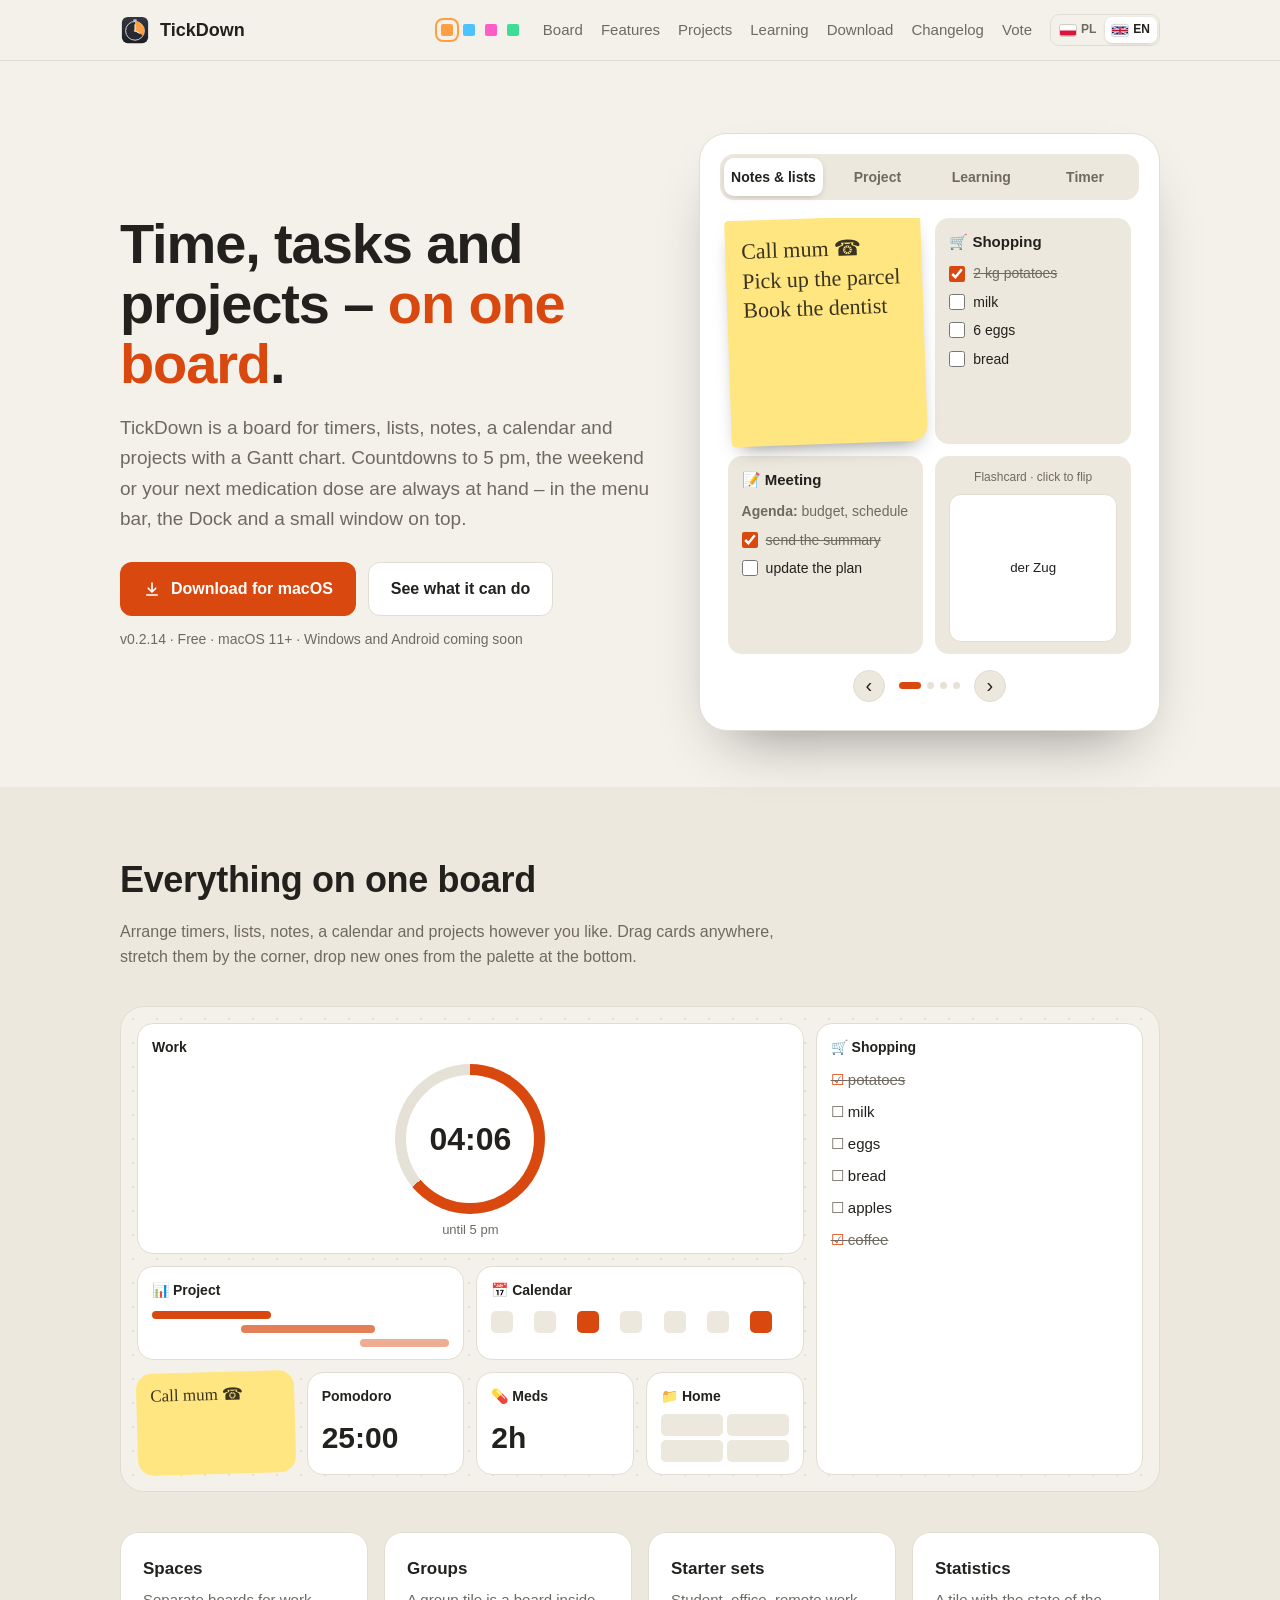
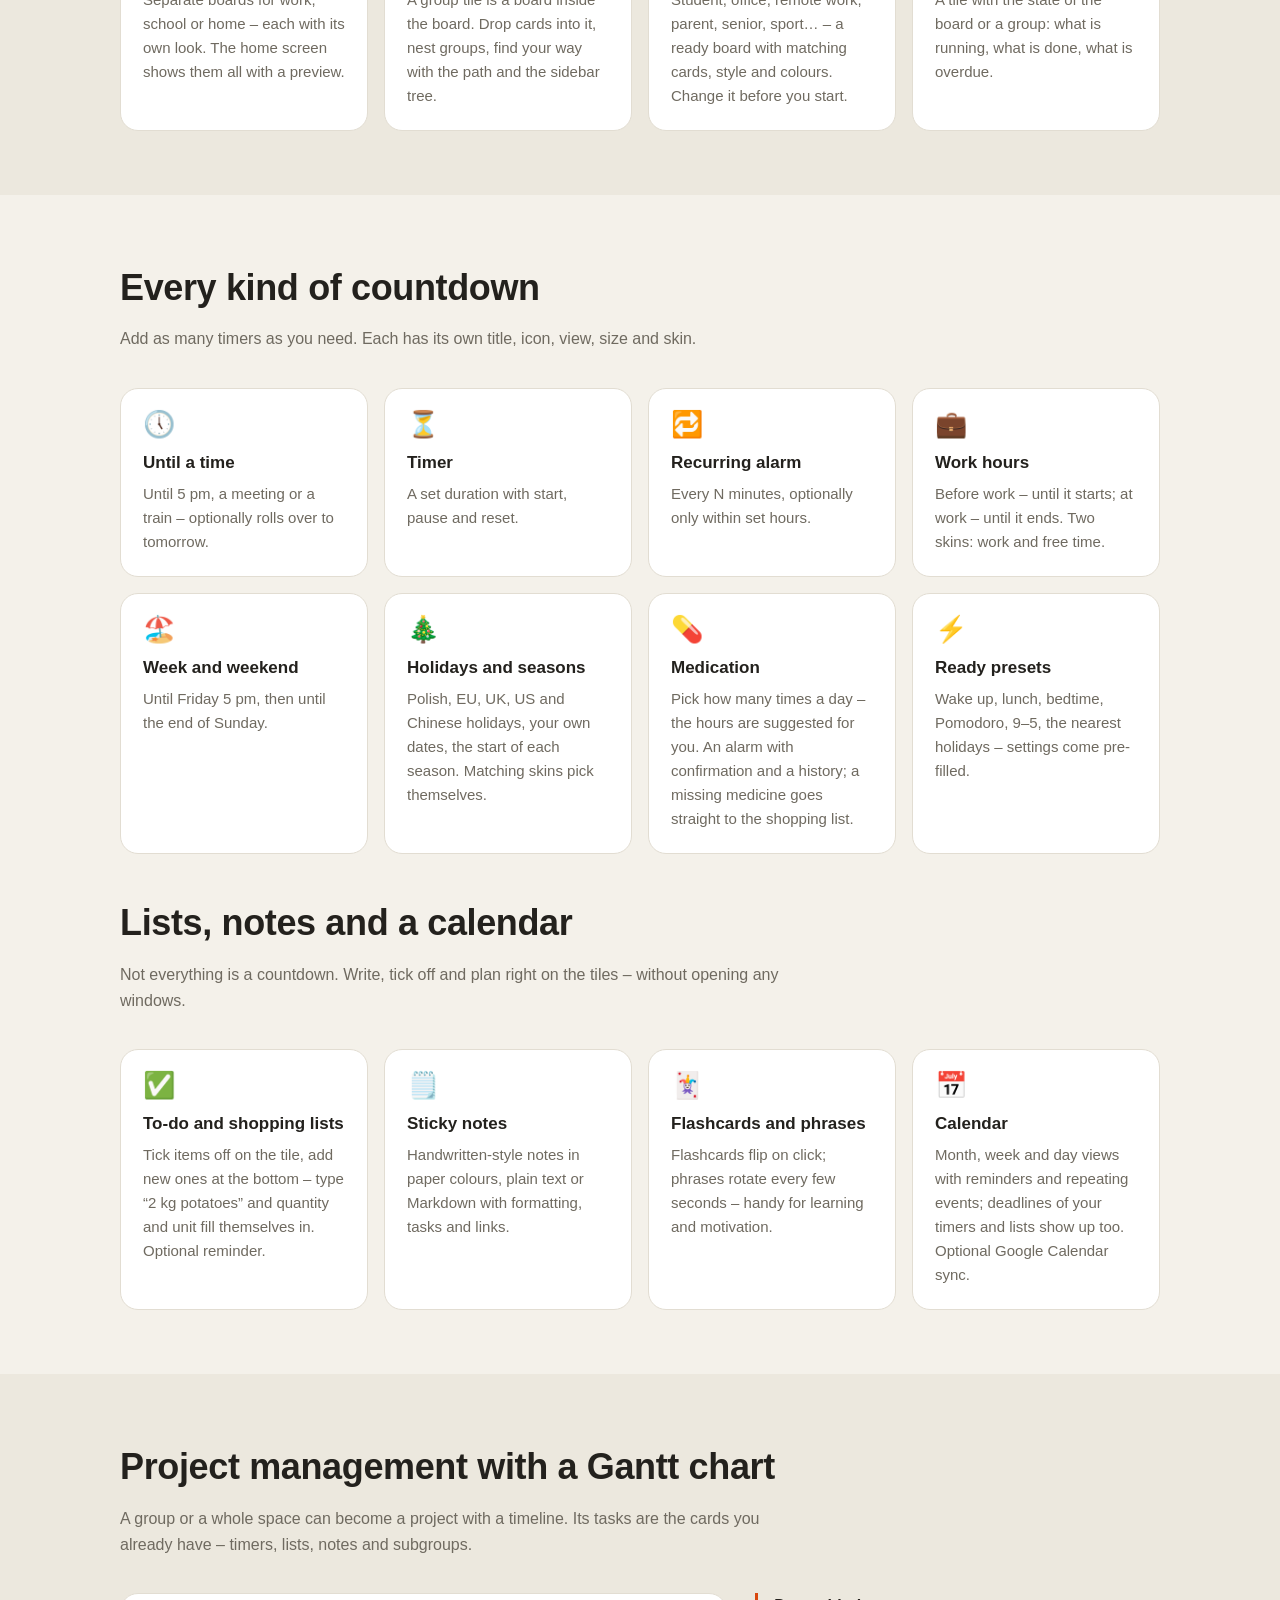
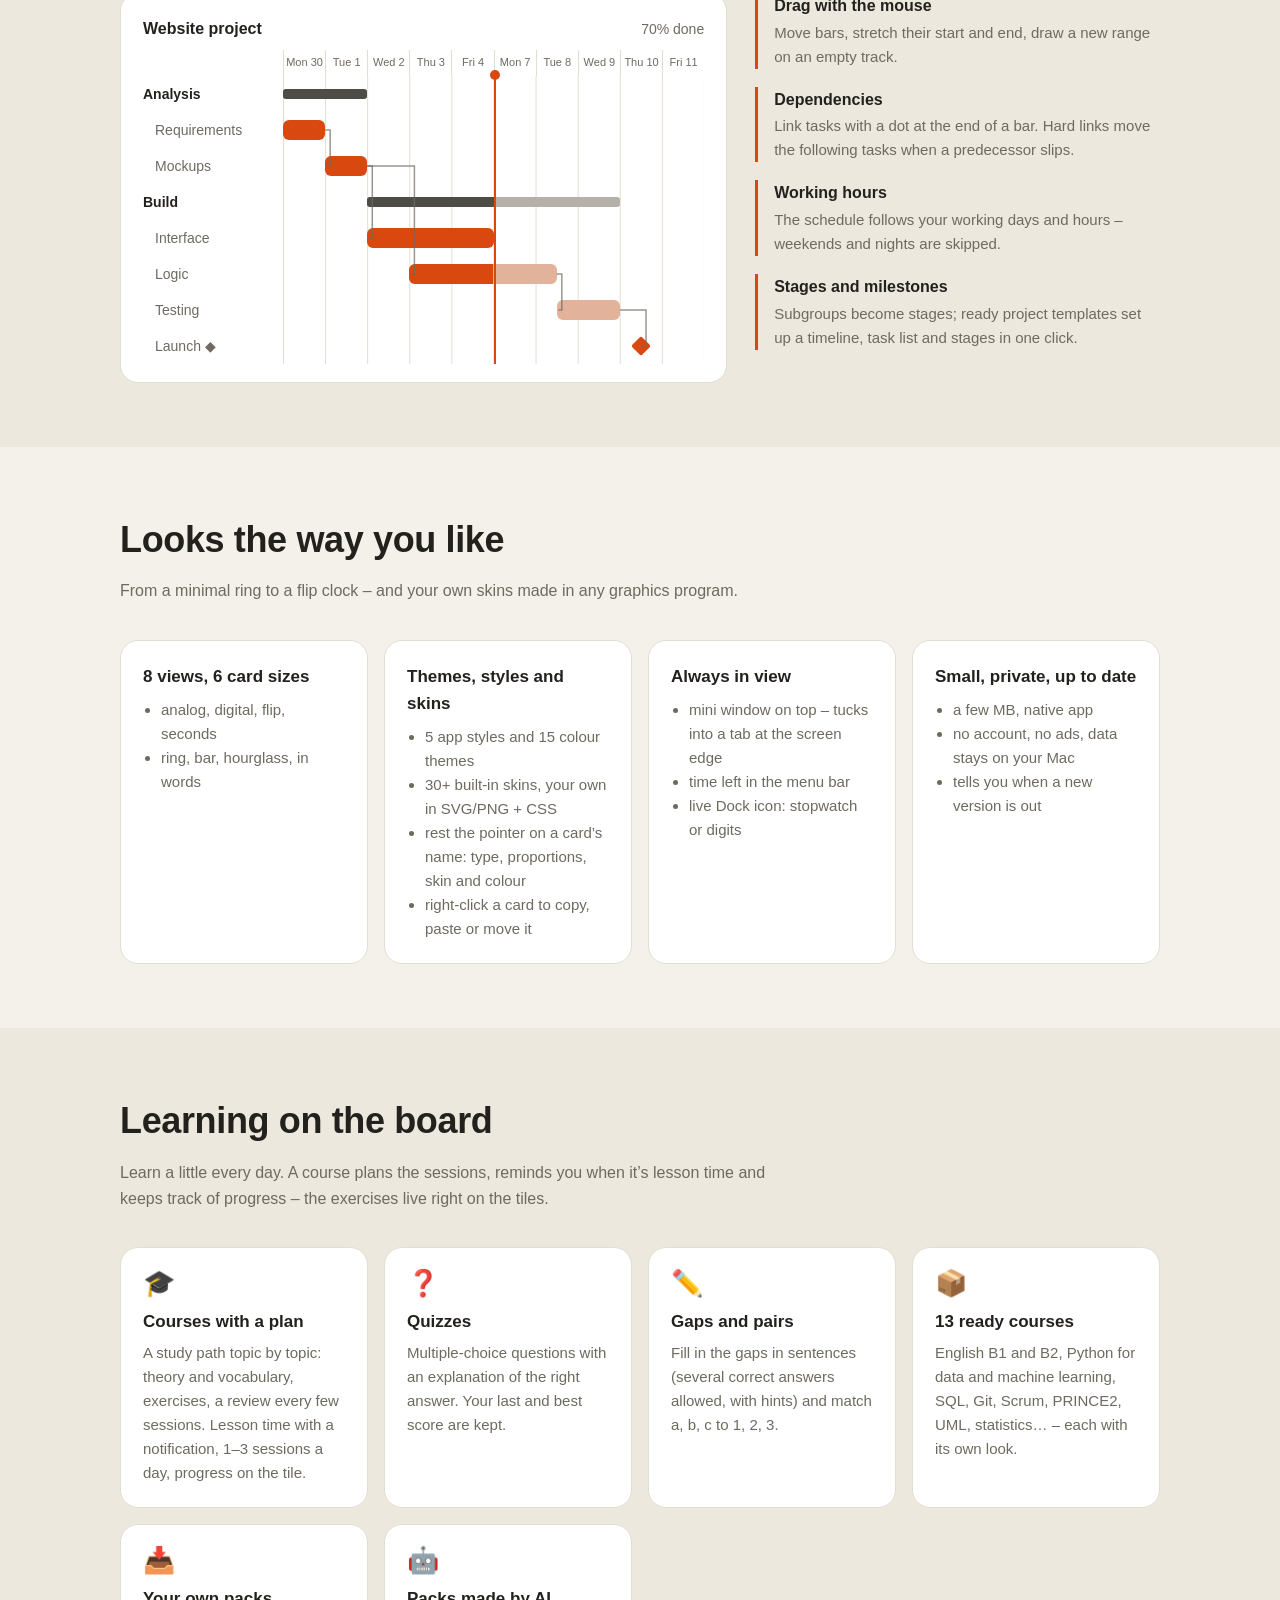
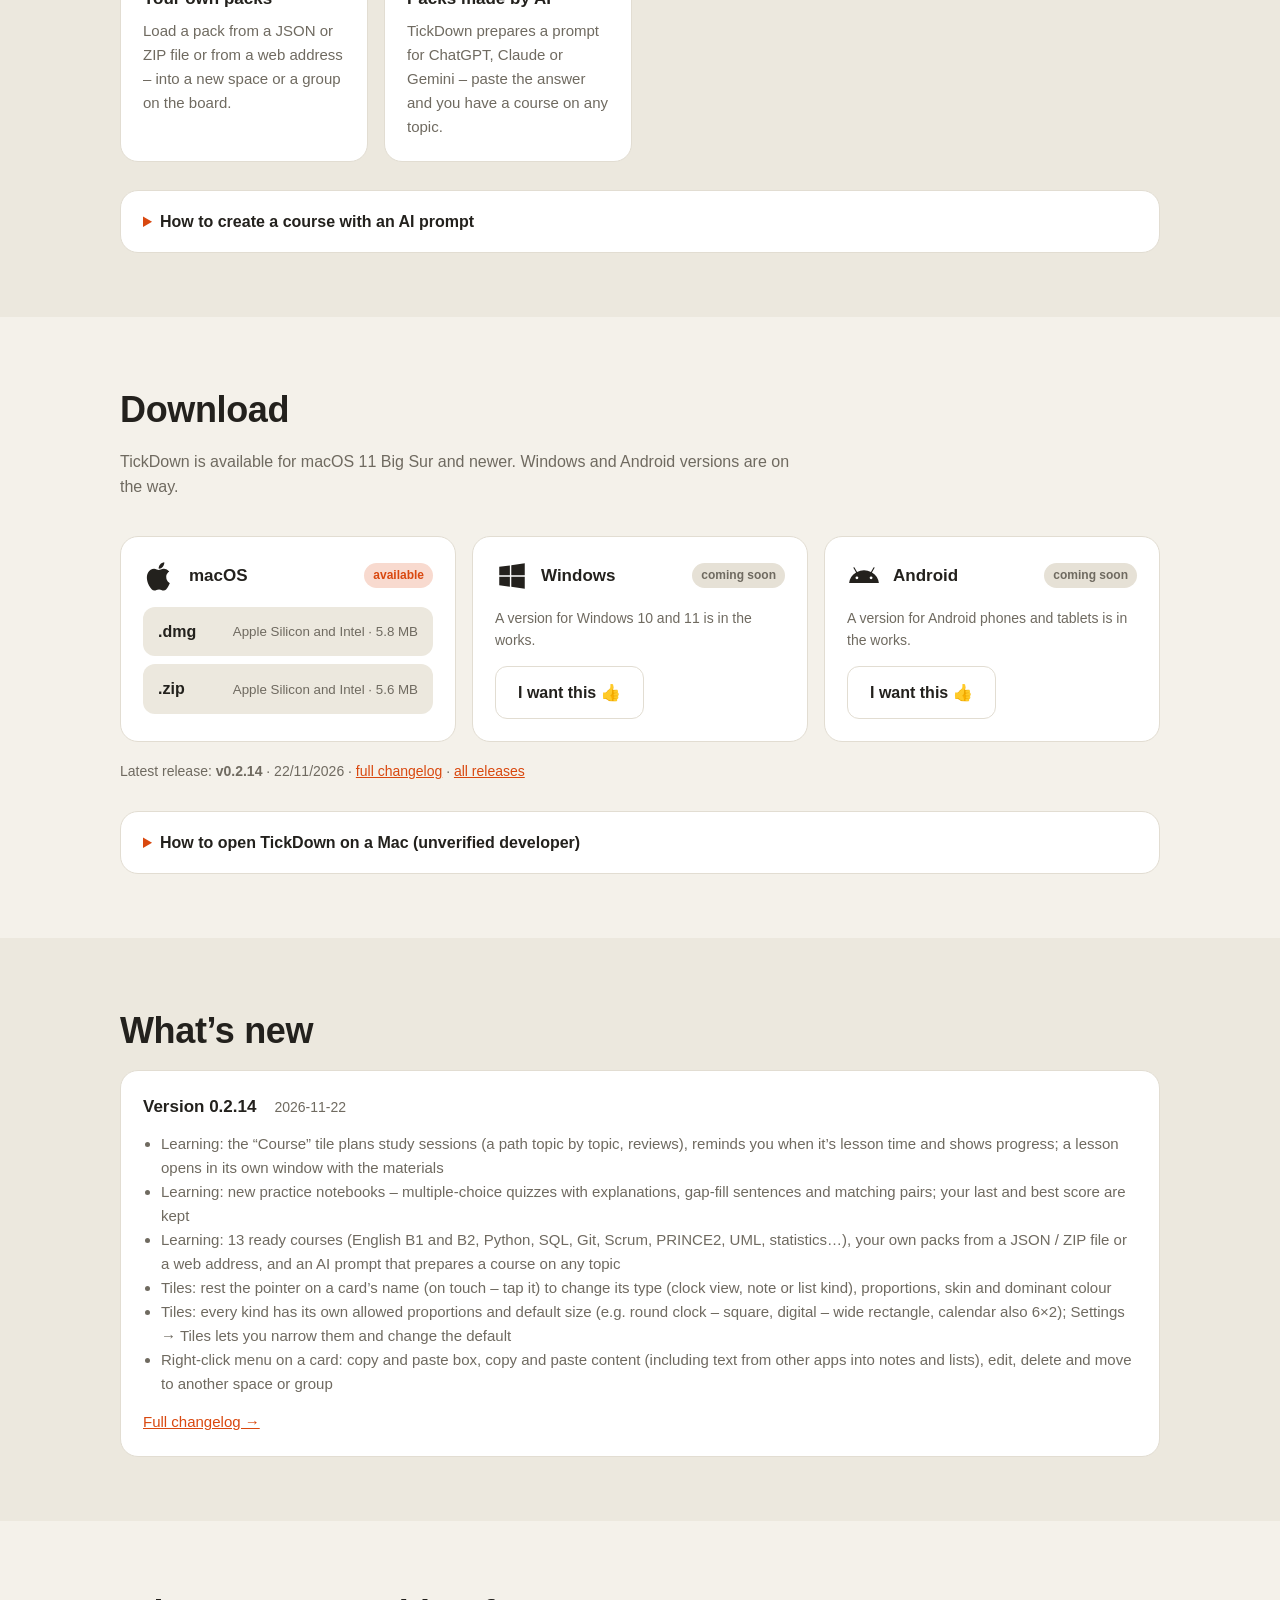
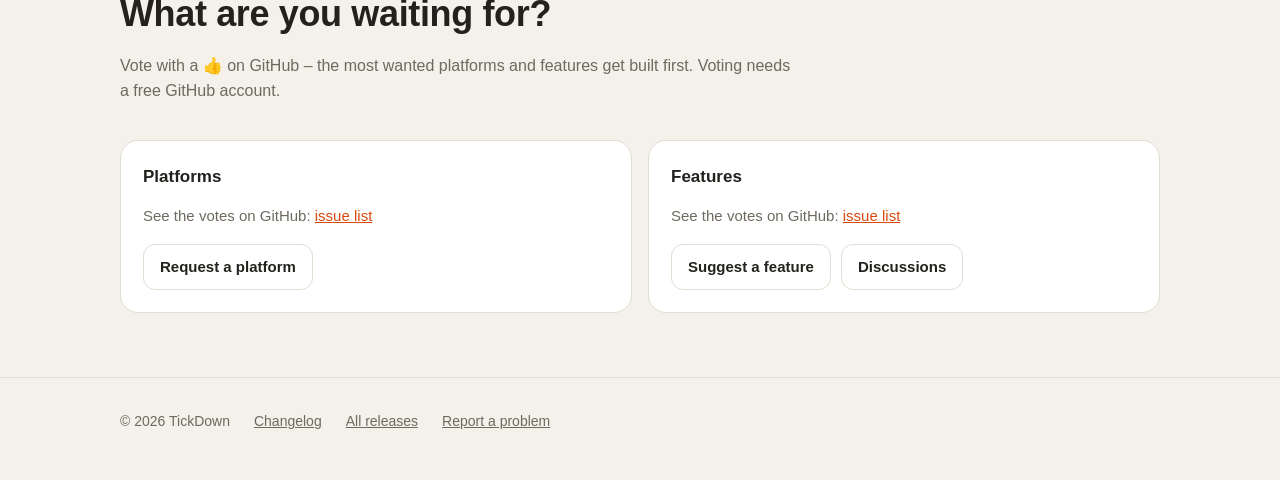
==== commit 78450217: "Strona: aktualizacja (a3e9c11)" ====
--- a/index.html
+++ b/index.html
@@ -10,7 +10,7 @@
 <meta property="og:image" content="icon-256.png">
 <link rel="icon" href="icon.svg" type="image/svg+xml">
 <link rel="apple-touch-icon" href="icon-256.png">
-<link rel="stylesheet" href="site.css?v=eb7f2ac371">
+<link rel="stylesheet" href="site.css?v=b08efbebc6">
 <script src="site.js?v=0c40ab5b87" defer></script>
 </head>
 <body>
@@ -302,6 +302,34 @@
       <div class="card"><div class="ic">🤖</div><h3 data-en="Packs made by AI">Paczki od AI</h3>
         <p data-en="TickDown prepares a prompt for ChatGPT, Claude or Gemini – paste the answer and you have a course on any topic.">TickDown przygotuje prompt dla ChatGPT, Claude czy Gemini – wklejasz odpowiedź i masz kurs na dowolny temat.</p></div>
     </div>
+    <details class="install">
+      <summary data-en="How to create a course with an AI prompt">Jak stworzyć kurs za pomocą promptu dla AI</summary>
+      <div data-en="<p>An AI model (ChatGPT, Claude, Gemini…) can prepare a course on any topic for you. TickDown writes a ready prompt with the format description – you just copy and paste.</p>
+        <ol>
+          <li>Click <b>Learning</b> in the sidebar – the <b>Learning packs</b> window opens.</li>
+          <li>Click <b>✨ AI prompt</b>.</li>
+          <li>Type <b>what you want to learn</b> (e.g. “Spanish A2”, “Docker”), optionally the level, the language of the materials and of the explanations.</li>
+          <li>Set the scope: number of topics, cards, questions, gaps and pairs per topic, areas (e.g. cheat sheets, phrase of the day) and study days. Add things like “office-work examples” under <b>Additional requirements</b>. The prompt updates as you type.</li>
+          <li>Click <b>Copy prompt</b> and paste it into the AI model of your choice.</li>
+          <li>Copy the model’s whole answer (JSON – text around it or a <code>```json</code> block is fine).</li>
+          <li>Back in TickDown click <b>Done – paste the answer</b>, paste the text into <b>Paste JSON</b> and click <b>Load the pasted text</b>.</li>
+          <li>Choose whether the course becomes a <b>new space</b> or a <b>group on the current board</b>, and click <b>Create</b>.</li>
+        </ol>
+        <p>Done: a calendar with the study plan, a course with lessons, flashcards, quizzes, gaps and pairs appear on the board. For large courses (many topics) use a model with long answers or generate the pack in several parts. A saved pack (<code>.json</code> or <code>.zip</code>) can also be loaded from a file or a web address.</p>">
+        <p>Kurs na dowolny temat przygotuje za Ciebie model AI (ChatGPT, Claude, Gemini…). TickDown pisze dla niego gotowe polecenie z opisem formatu – Ty tylko kopiujesz i wklejasz.</p>
+        <ol>
+          <li>W panelu bocznym kliknij <b>Nauka</b> – otworzy się okno <b>Paczki nauki</b>.</li>
+          <li>Kliknij <b>✨ Prompt dla AI</b>.</li>
+          <li>Wpisz, <b>czego chcesz się uczyć</b> (np. „hiszpański A2”, „Docker”), opcjonalnie poziom, język materiałów i język wyjaśnień.</li>
+          <li>Ustaw zakres: liczbę tematów, fiszek, pytań, luk i par na temat, obszary (np. ściągi, zwrot dnia) oraz dni nauki. W polu <b>Dodatkowe wymagania</b> dopisz np. „przykłady z pracy biurowej”. Prompt aktualizuje się na bieżąco.</li>
+          <li>Kliknij <b>Kopiuj prompt</b> i wklej go w oknie wybranego modelu AI.</li>
+          <li>Skopiuj całą odpowiedź modelu (JSON – może być z tekstem dookoła albo w bloku <code>```json</code>).</li>
+          <li>Wróć do TickDown, kliknij <b>Gotowe – wklejam odpowiedź</b>, wklej tekst w pole <b>Wklej JSON</b> i kliknij <b>Wczytaj wklejony tekst</b>.</li>
+          <li>Wybierz, czy kurs ma powstać jako <b>nowa przestrzeń</b>, czy <b>grupa na bieżącej tablicy</b>, i kliknij <b>Utwórz</b>.</li>
+        </ol>
+        <p>Gotowe: na tablicy pojawi się kalendarz z planem nauki, kurs z lekcjami, fiszki, testy, luki i pary. Przy dużych kursach (wiele tematów) użyj modelu z długą odpowiedzią albo wygeneruj paczkę w kilku częściach. Zapisaną paczkę (<code>.json</code> lub <code>.zip</code>) możesz też wczytać z pliku albo z adresu w sieci.</p>
+      </div>
+    </details>
   </div>
 </section>
 
@@ -313,16 +341,55 @@
     <div class="relinfo num" id="relinfo"></div>
 
     <details class="install">
-      <summary data-en="macOS: “app can’t be opened” / “unidentified developer”">macOS: „nie można otworzyć aplikacji” / „nieznany deweloper”</summary>
-      <div data-en="<p>TickDown is not yet signed with an Apple Developer certificate, so on first launch macOS blocks it. Do this once:</p><ol><li>Open the <code>.dmg</code> and drag <b>TickDown</b> to <b>Applications</b>.</li><li>In Applications, <b>right-click</b> TickDown → <b>Open</b> → <b>Open</b>.</li><li>On macOS 15+: System Settings → Privacy &amp; Security → <b>Open Anyway</b>.</li></ol><p>If macOS says the app is “damaged”, run in Terminal:</p><pre><code>xattr -cr /Applications/TickDown.app</code></pre>">
-        <p>TickDown nie jest jeszcze podpisany certyfikatem Apple Developer, więc przy pierwszym uruchomieniu macOS go blokuje. Wystarczy raz:</p>
-        <ol>
-          <li>Otwórz plik <code>.dmg</code> i przeciągnij <b>TickDown</b> do <b>Aplikacji</b>.</li>
-          <li>W Aplikacjach kliknij TickDown <b>prawym przyciskiem</b> → <b>Otwórz</b> → <b>Otwórz</b>.</li>
-          <li>Na macOS 15+: Ustawienia systemowe → Prywatność i ochrona → <b>Otwórz mimo to</b>.</li>
-        </ol>
-        <p>Jeśli macOS twierdzi, że aplikacja jest „uszkodzona”, wpisz w Terminalu:</p>
+      <summary data-en="How to open TickDown on a Mac (unverified developer)">Jak uruchomić TickDown na Macu (niezweryfikowany deweloper)</summary>
+      <div data-en="<p>TickDown is not yet signed with an Apple Developer certificate or notarized by Apple, so macOS blocks it on first launch. You only do this once – afterwards the app opens normally.</p>
+        <h4>1. Install</h4>
+        <ol>
+          <li>Download the <code>.dmg</code> file and double-click it.</li>
+          <li>Drag the <b>TickDown</b> icon onto the <b>Applications</b> folder.</li>
+          <li>Eject the TickDown disk (the ⏏ icon in Finder).</li>
+        </ol>
+        <h4>2. macOS 15 Sequoia and newer</h4>
+        <ol>
+          <li>Open TickDown from Applications – a message says it can’t be verified. Click <b>Done</b>.</li>
+          <li>Open <b>System Settings → Privacy &amp; Security</b> and scroll to the <b>Security</b> section.</li>
+          <li>Next to the TickDown message click <b>Open Anyway</b> and confirm with your password or Touch ID.</li>
+          <li>In the next dialog click <b>Open Anyway</b>.</li>
+        </ol>
+        <h4>3. macOS 11–14</h4>
+        <ol>
+          <li>In Applications, <b>right-click</b> (or Control-click) TickDown → <b>Open</b>.</li>
+          <li>In the warning dialog click <b>Open</b> again.</li>
+        </ol>
+        <h4>4. “The app is damaged and can’t be opened”</h4>
+        <p>It’s the same mechanism (the quarantine attribute added to downloaded files). Open <b>Terminal</b> and run:</p>
         <pre><code>xattr -cr /Applications/TickDown.app</code></pre>
+        <p>Then launch TickDown again. The command only removes the “downloaded from the internet” flag from this one app.</p>
+        <p class=&quot;small&quot;>After updating to a new version you may need to approve it again. Only download the app from this site or from the <a href=&quot;https://github.com/s29829/tickdown-releases/releases&quot;>GitHub releases</a>.</p>">
+        <p>TickDown nie jest jeszcze podpisany certyfikatem Apple Developer ani poświadczony przez Apple (notaryzacja), dlatego macOS przy pierwszym uruchomieniu go blokuje. To jednorazowa czynność – później aplikacja otwiera się normalnie.</p>
+        <h4>1. Instalacja</h4>
+        <ol>
+          <li>Pobierz plik <code>.dmg</code> i otwórz go dwuklikiem.</li>
+          <li>Przeciągnij ikonę <b>TickDown</b> na folder <b>Aplikacje</b>.</li>
+          <li>Wysuń dysk TickDown (ikona ⏏ w Finderze).</li>
+        </ol>
+        <h4>2. macOS 15 Sequoia i nowsze</h4>
+        <ol>
+          <li>Otwórz TickDown z Aplikacji – pojawi się komunikat, że nie można go zweryfikować. Kliknij <b>Gotowe</b>.</li>
+          <li>Otwórz <b>Ustawienia systemowe → Prywatność i ochrona</b> i przewiń do sekcji <b>Ochrona</b>.</li>
+          <li>Przy komunikacie o TickDown kliknij <b>Otwórz mimo to</b> i potwierdź hasłem lub Touch ID.</li>
+          <li>W kolejnym okienku kliknij <b>Otwórz mimo to</b>.</li>
+        </ol>
+        <h4>3. macOS 11–14</h4>
+        <ol>
+          <li>W Aplikacjach kliknij TickDown <b>prawym przyciskiem</b> (lub z klawiszem Control) → <b>Otwórz</b>.</li>
+          <li>W okienku z ostrzeżeniem kliknij ponownie <b>Otwórz</b>.</li>
+        </ol>
+        <h4>4. „Aplikacja jest uszkodzona i nie można jej otworzyć”</h4>
+        <p>To ten sam mechanizm (atrybut kwarantanny dodawany do pobranych plików). Otwórz <b>Terminal</b> i wpisz:</p>
+        <pre><code>xattr -cr /Applications/TickDown.app</code></pre>
+        <p>Potem uruchom TickDown jeszcze raz. Polecenie usuwa tylko oznaczenie „pobrane z internetu” z tej jednej aplikacji.</p>
+        <p class="small">Po aktualizacji do nowej wersji może być potrzebne ponowne zatwierdzenie. Aplikację pobieraj tylko z tej strony lub z <a href="https://github.com/s29829/tickdown-releases/releases">wydań na GitHubie</a>.</p>
       </div>
     </details>
   </div>
--- a/site.css
+++ b/site.css
@@ -123,6 +123,10 @@
 details.install { margin-top: 28px; background: var(--card); border: 1px solid var(--line); border-radius: var(--radius); padding: 4px 22px; }
 details.install summary { cursor: pointer; font-weight: 600; padding: 14px 0; }
 details.install ol { color: var(--muted); padding-left: 20px; }
+details.install h4 { margin: 18px 0 4px; font-size: 15px; }
+details.install li { margin: 4px 0; }
+details.install[open] { padding-bottom: 14px; }
+details.install summary::marker { color: var(--accent); }
 code { background: var(--bg2); padding: 2px 6px; border-radius: 6px; font-size: 14px; color: var(--fg); }
 pre { background: var(--bg2); padding: 12px 14px; border-radius: 10px; overflow-x: auto; }
 
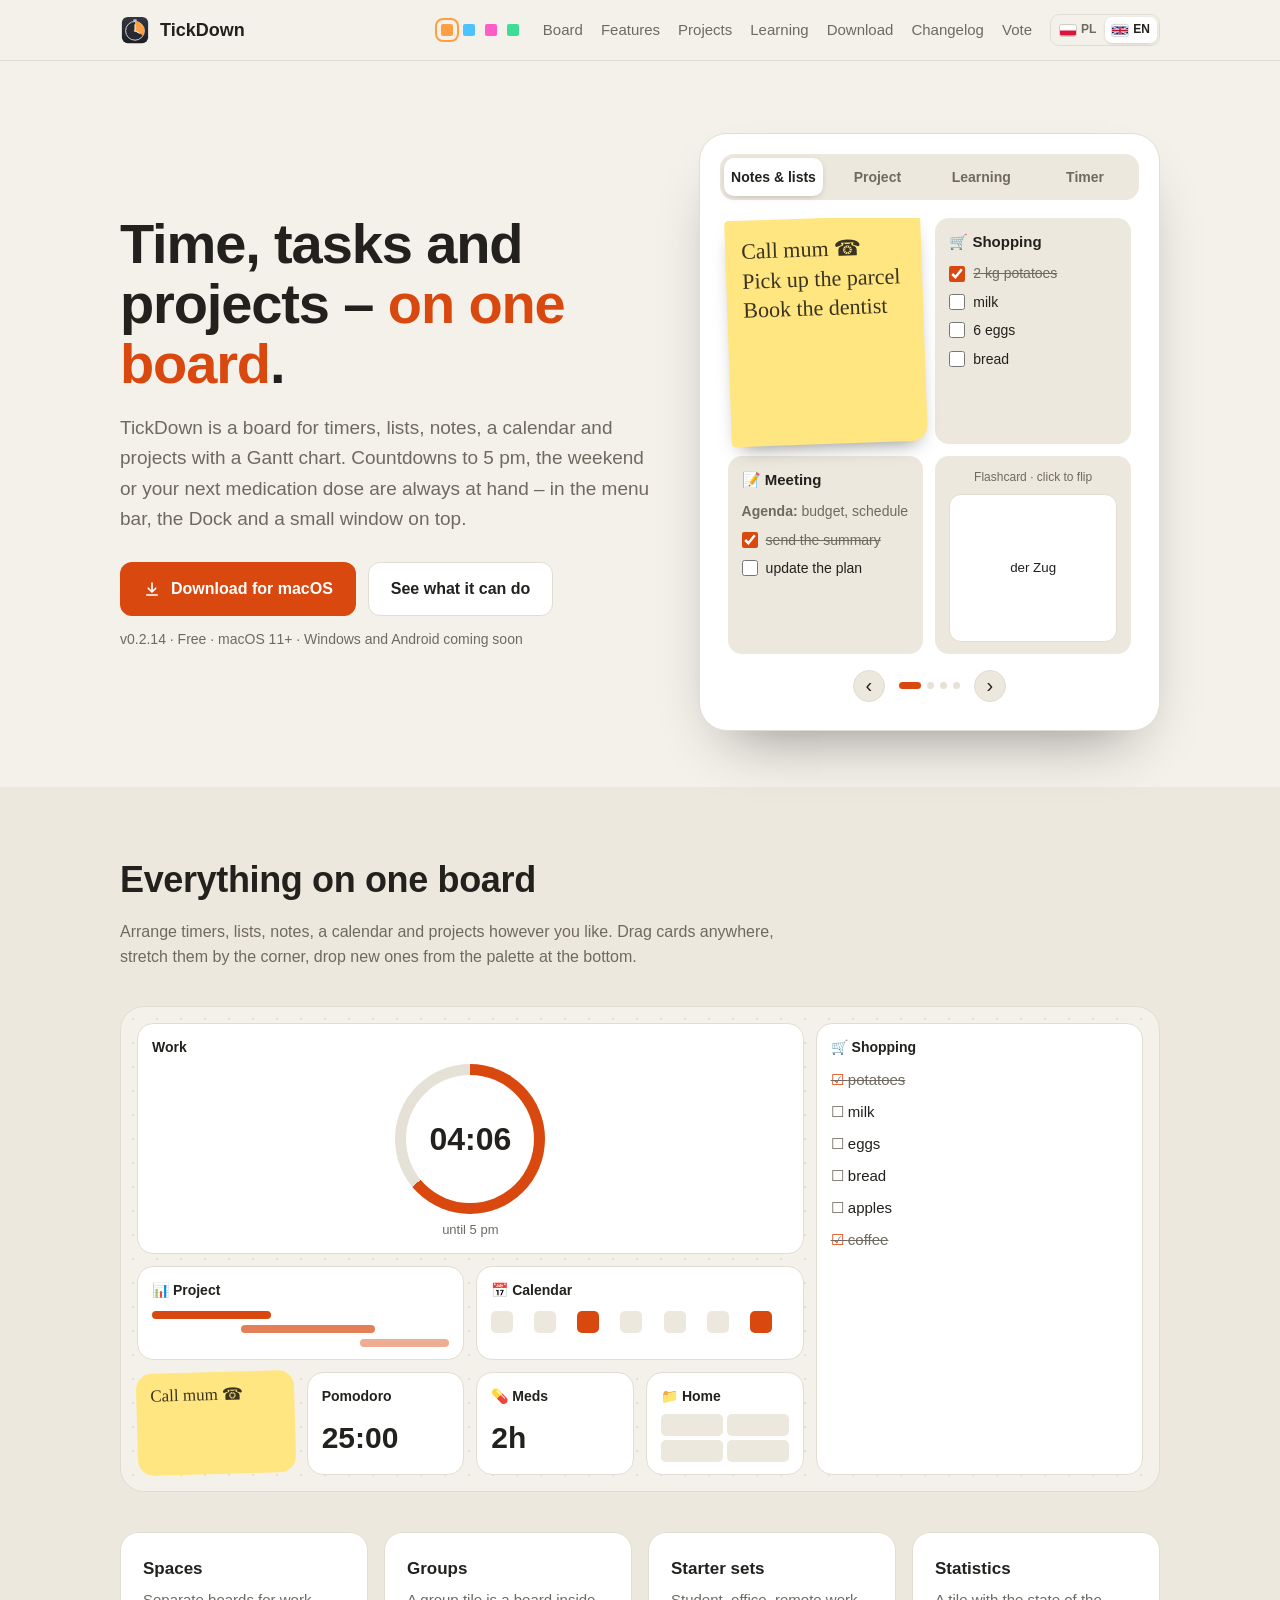
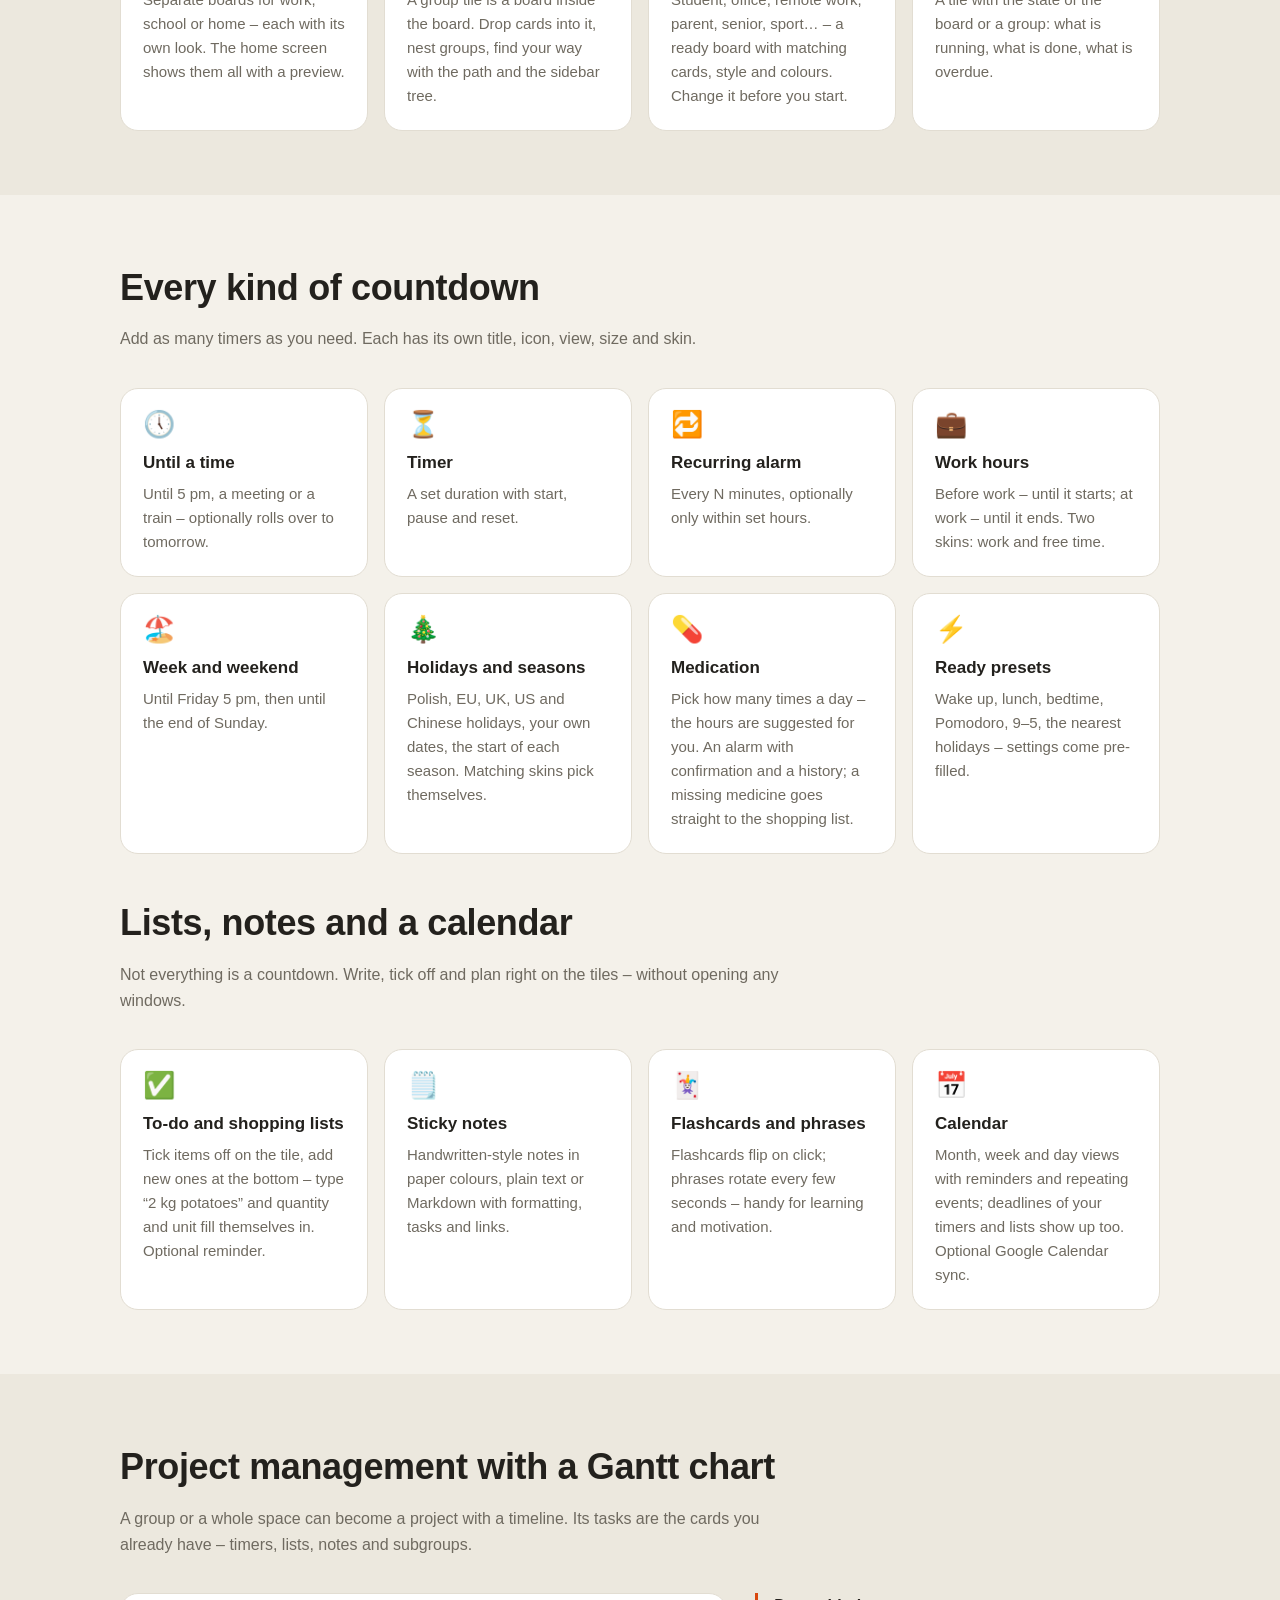
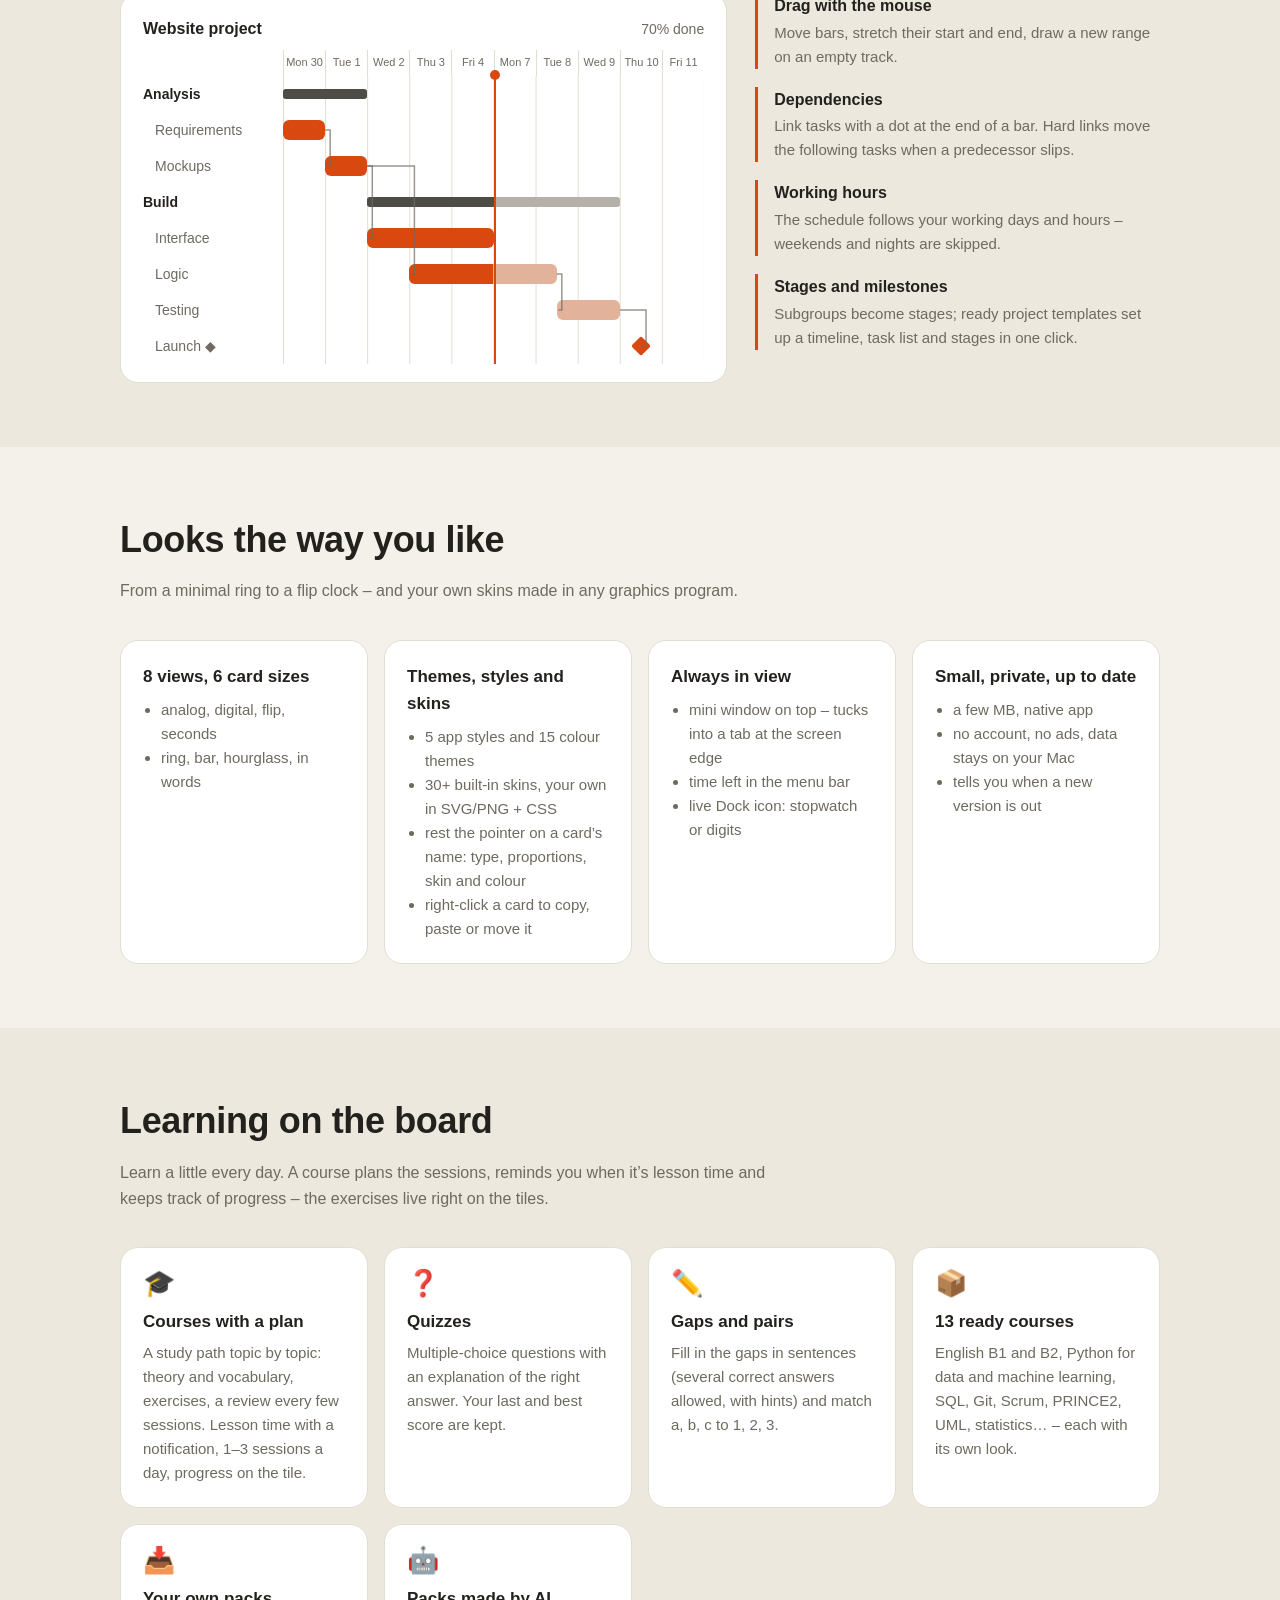
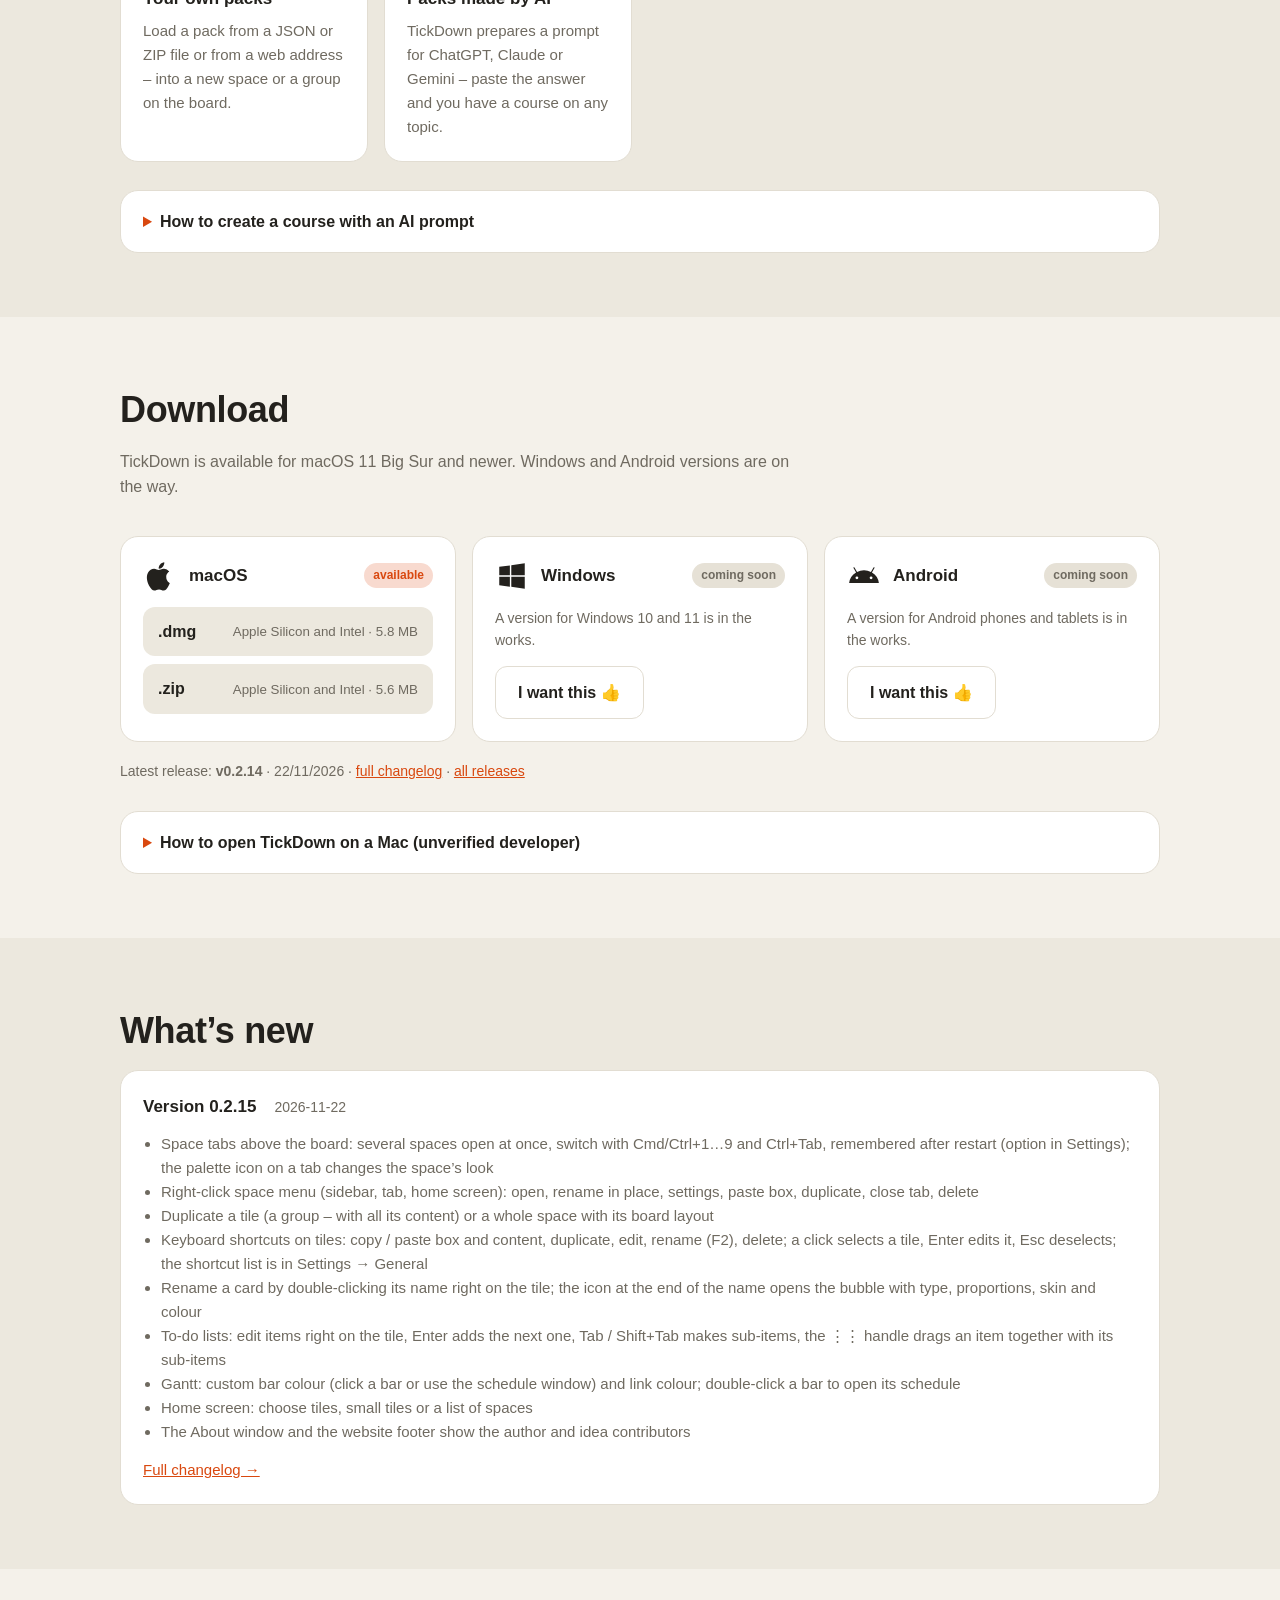
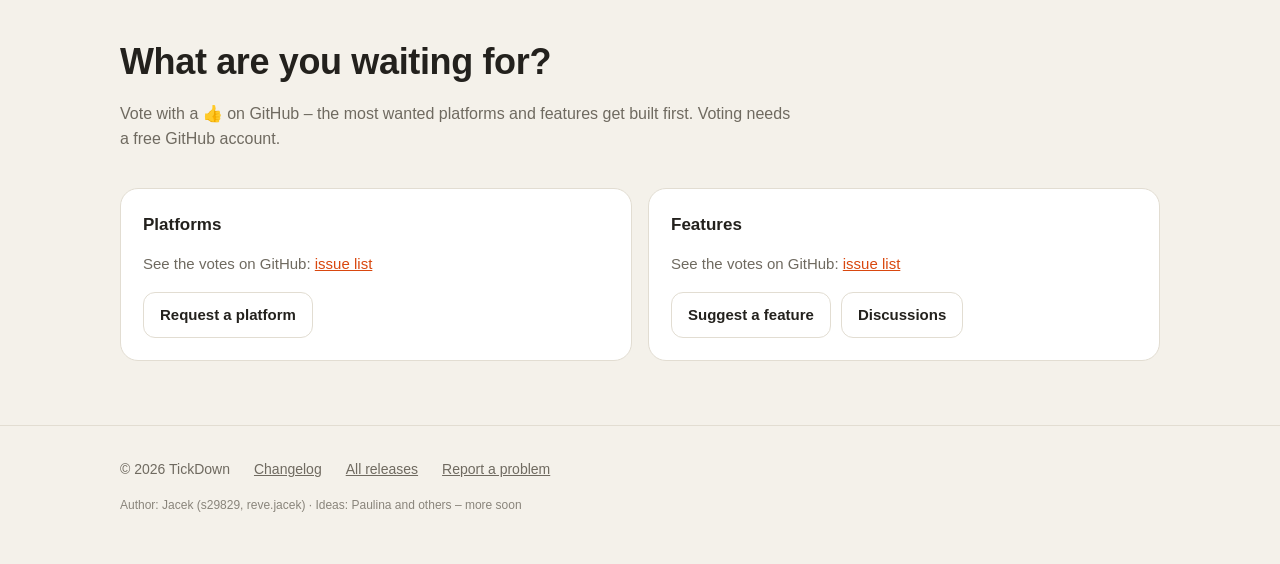
==== commit 8d3e3345: "Strona: aktualizacja (428a478)" ====
--- a/index.html
+++ b/index.html
@@ -10,7 +10,7 @@
 <meta property="og:image" content="icon-256.png">
 <link rel="icon" href="icon.svg" type="image/svg+xml">
 <link rel="apple-touch-icon" href="icon-256.png">
-<link rel="stylesheet" href="site.css?v=b08efbebc6">
+<link rel="stylesheet" href="site.css?v=2a92ddf75f">
 <script src="site.js?v=0c40ab5b87" defer></script>
 </head>
 <body>
@@ -436,6 +436,7 @@
     <a href="changelog.html" data-en="Changelog">Historia zmian</a>
     <a href="https://github.com/s29829/tickdown-releases/releases" data-en="All releases">Wszystkie wydania</a>
     <a href="https://github.com/s29829/tickdown-releases/issues/new?template=blad.yml" data-en="Report a problem">Zgłoś problem</a>
+    <p class="credits"><span data-en="Author">Autor</span>: Jacek (s29829, reve.jacek) · <span data-en="Ideas">Pomysłodawcy</span>: Paulina <span data-en="and others – more soon">i inni – wkrótce więcej</span></p>
   </div>
 </footer>
 </body>
--- a/site.css
+++ b/site.css
@@ -133,6 +133,7 @@
 footer { border-top: 1px solid var(--line); padding: 32px 0 48px; color: var(--muted); font-size: 14px; }
 footer .wrap { display: flex; flex-wrap: wrap; gap: 12px 24px; align-items: center; }
 footer a { color: var(--muted); }
+footer .credits { flex-basis: 100%; margin: 4px 0 0; font-size: 12px; opacity: .8; }
 
 .spacer { height: 40px; }
 .plat .btn { align-self: flex-start; }
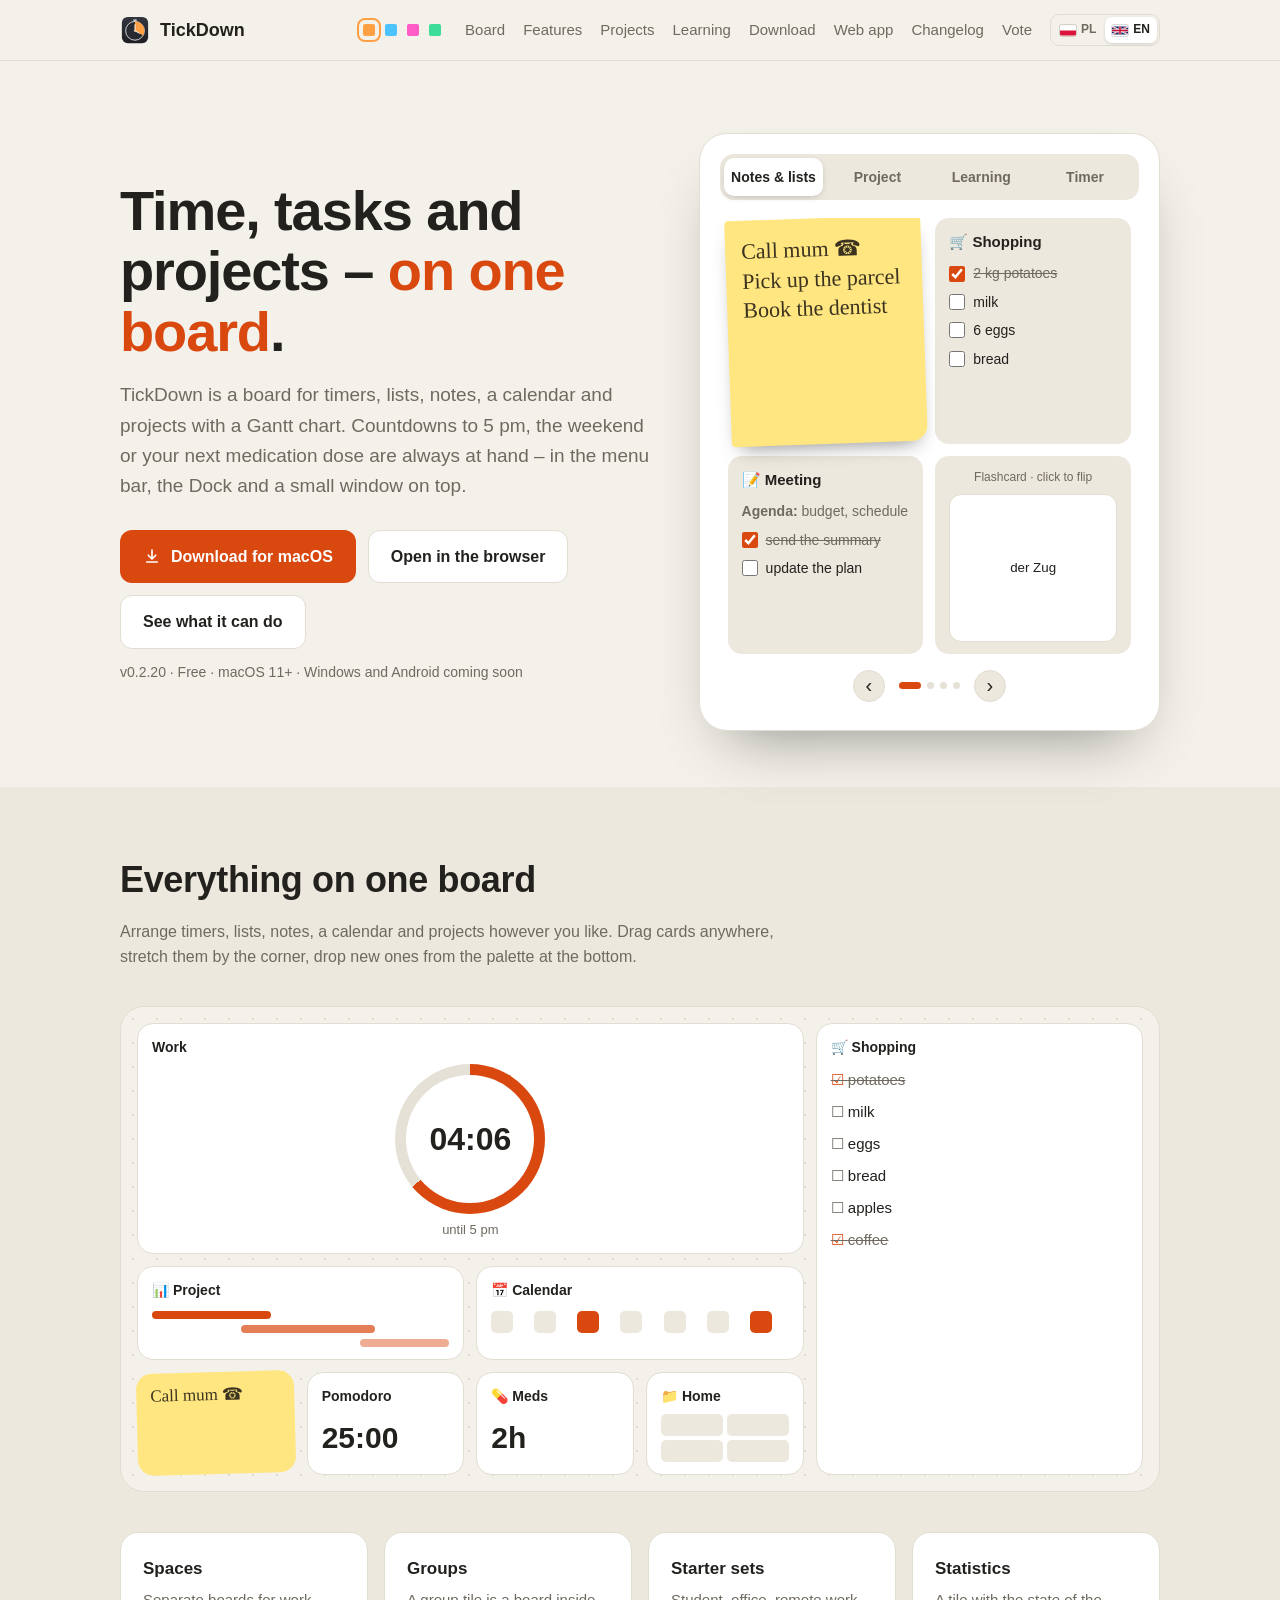
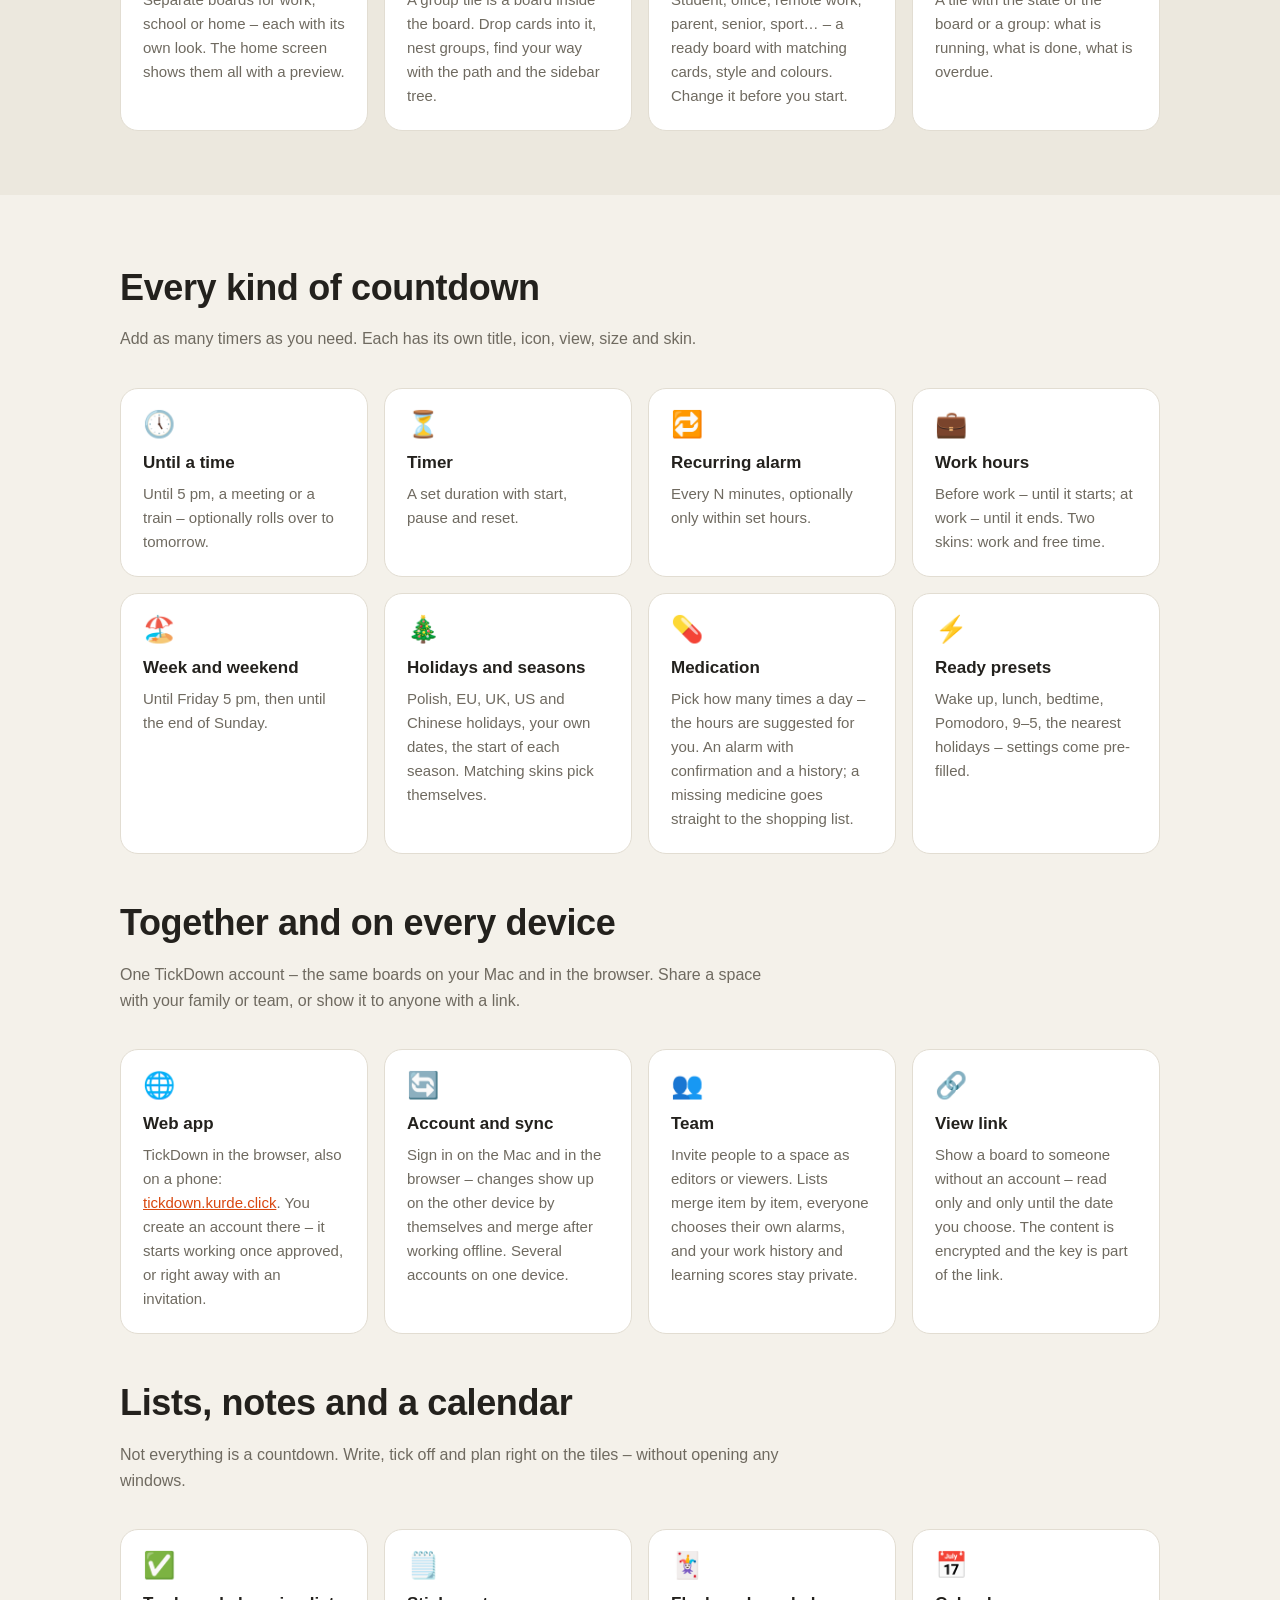
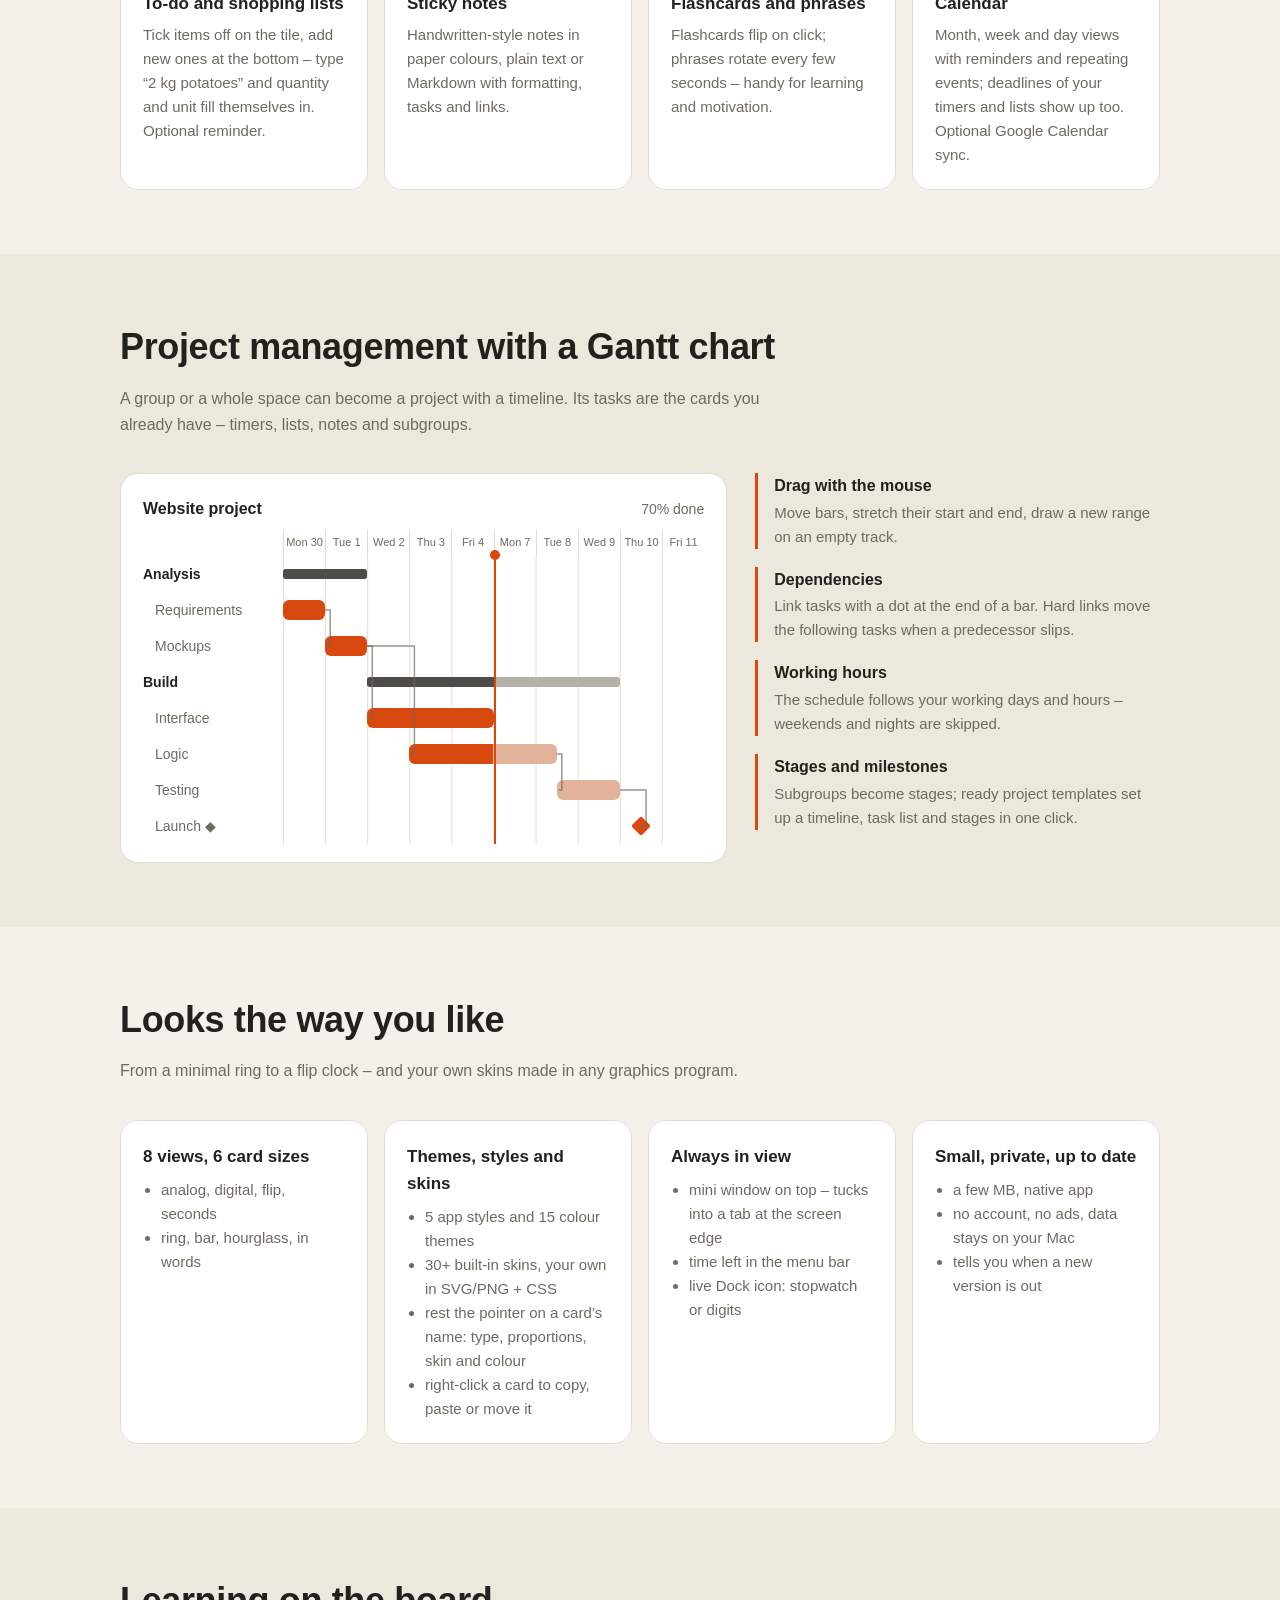
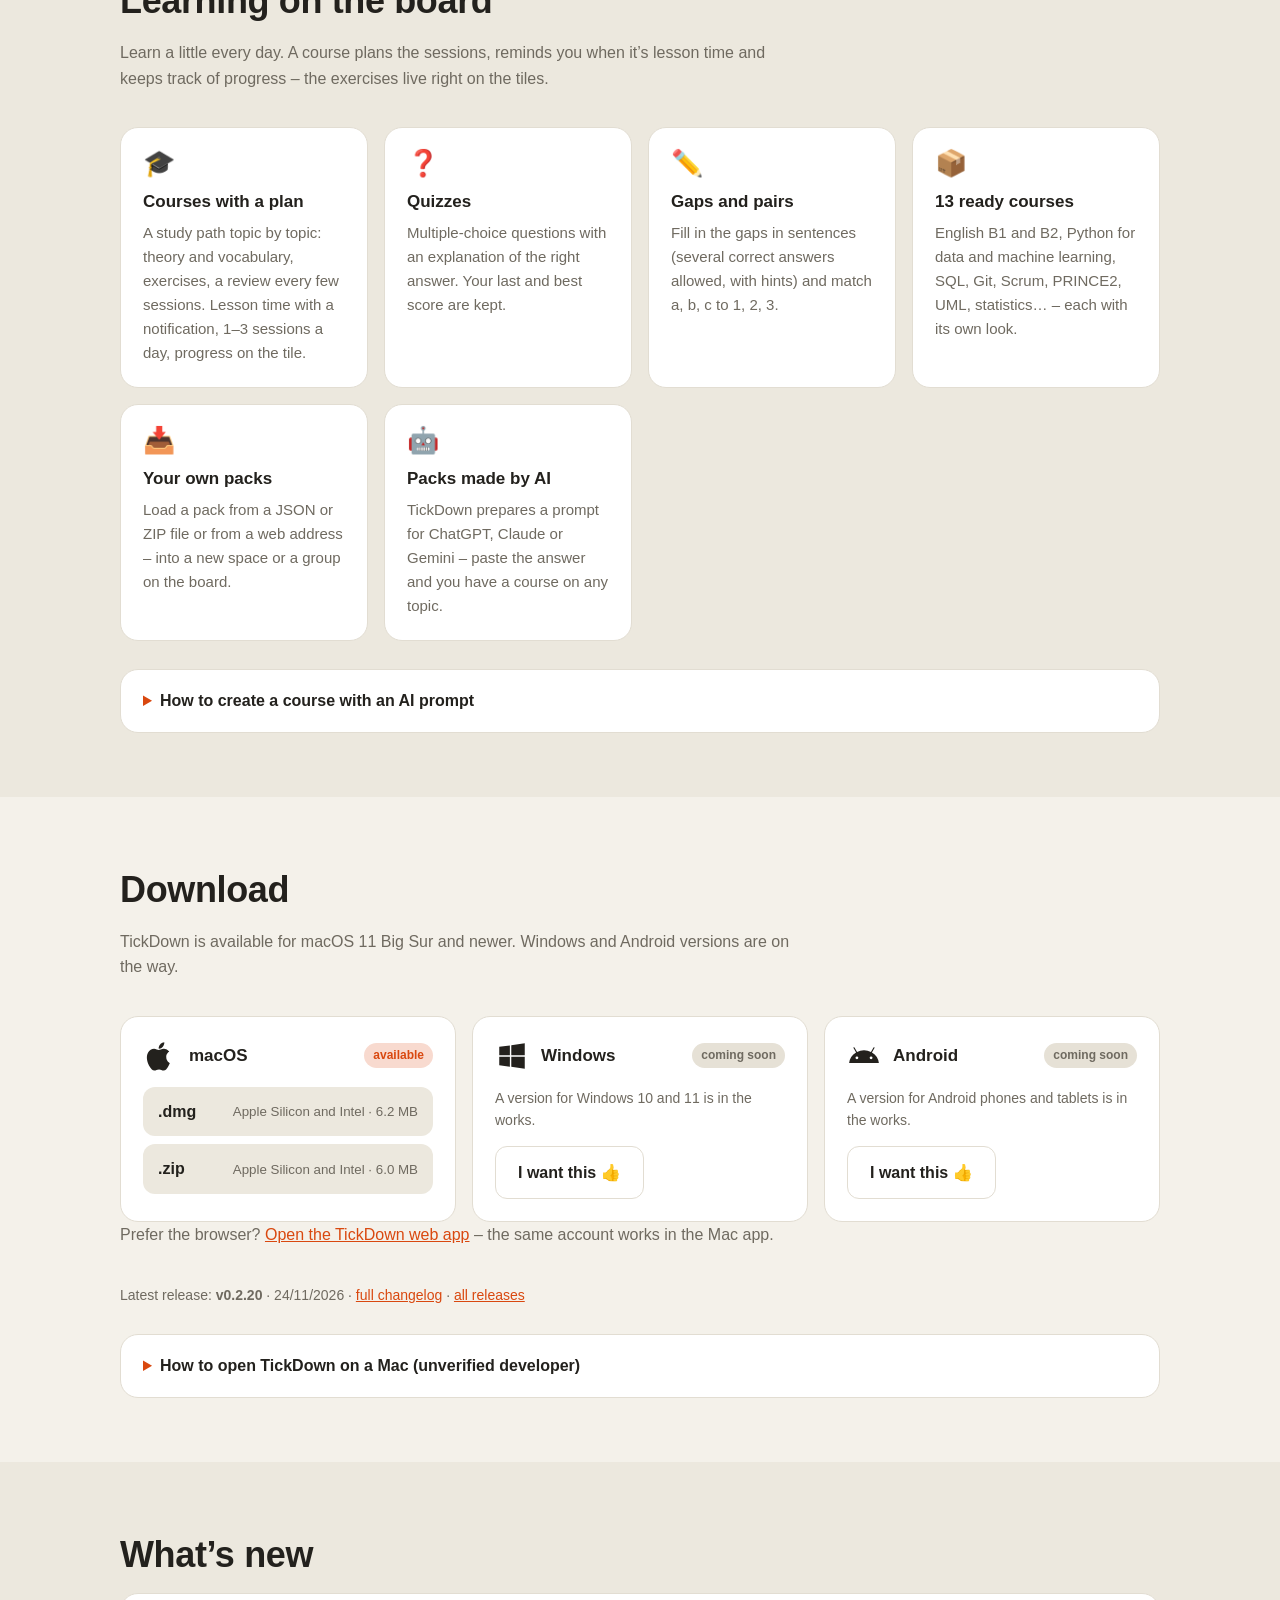
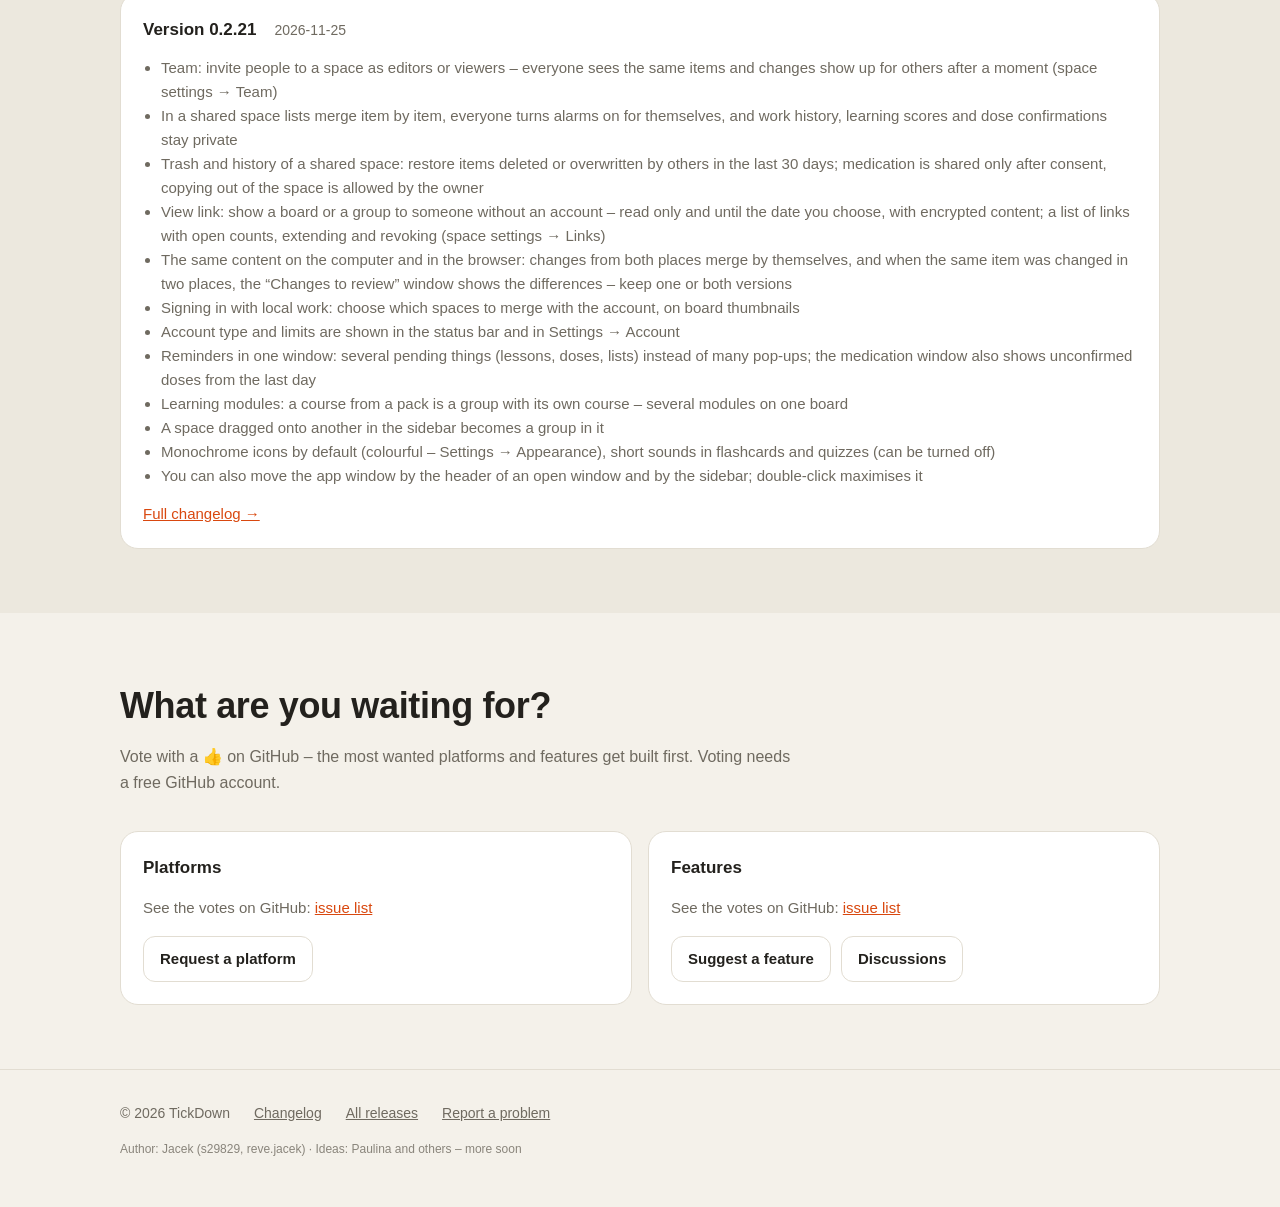
==== commit 71dbcdea: "Strona: aktualizacja (50006a1)" ====
--- a/index.html
+++ b/index.html
@@ -29,6 +29,7 @@
       <a class="opt" href="#projekty" data-en="Projects">Projekty</a>
       <a class="opt" href="#nauka" data-en="Learning">Nauka</a>
       <a class="opt" href="#pobierz" data-en="Download">Pobierz</a>
+      <a class="opt" href="https://tickdown.kurde.click/" target="_blank" rel="noopener" data-en="Web app">Wersja web</a>
       <a class="opt" href="changelog.html" data-en="Changelog">Zmiany</a>
       <a class="opt" href="#glosuj" data-en="Vote">Głosuj</a>
       <button class="lang" id="lang" type="button" aria-label="Język / Language"><span data-l="pl"><svg class="flag" viewBox="0 0 16 10" aria-hidden="true"><rect width="16" height="5" fill="#fff"/><rect y="5" width="16" height="5" fill="#dc143c"/></svg>PL</span><span data-l="en"><svg class="flag" viewBox="0 0 60 30" aria-hidden="true"><clipPath id="gb-t"><path d="M30 15h30v15zv15H0zH0V0zV0h30z"/></clipPath><path d="M0 0v30h60V0z" fill="#012169"/><path d="M0 0l60 30m0-30L0 30" stroke="#fff" stroke-width="6"/><path d="M0 0l60 30m0-30L0 30" clip-path="url(#gb-t)" stroke="#c8102e" stroke-width="4"/><path d="M30 0v30M0 15h60" stroke="#fff" stroke-width="10"/><path d="M30 0v30M0 15h60" stroke="#c8102e" stroke-width="6"/></svg>EN</span></button>
@@ -49,6 +50,7 @@
           <svg viewBox="0 0 24 24" fill="none" stroke="currentColor" stroke-width="2.2" stroke-linecap="round" stroke-linejoin="round"><path d="M12 4v12m0 0-5-5m5 5 5-5M5 20h14"/></svg>
           <span id="hero-dl-text" data-en="Download for macOS">Pobierz na macOS</span>
         </a>
+        <a class="btn ghost" href="https://tickdown.kurde.click/" target="_blank" rel="noopener" data-en="Open in the browser">Otwórz w przeglądarce</a>
         <a class="btn ghost" href="#tablica" data-en="See what it can do">Zobacz, co potrafi</a>
       </div>
       <div class="hint num" id="hero-hint" data-en="Free · macOS 11+ · Windows and Android coming soon">Za darmo · macOS 11+ · wkrótce Windows i Android</div>
@@ -209,6 +211,20 @@
         <p data-en="Pick how many times a day – the hours are suggested for you. An alarm with confirmation and a history; a missing medicine goes straight to the shopping list.">Wybierz, ile razy dziennie – godziny zaproponują się same. Alarm z potwierdzeniem i historią; brakujący lek trafi od razu na listę zakupów.</p></div>
       <div class="card"><div class="ic">⚡</div><h3 data-en="Ready presets">Gotowe schematy</h3>
         <p data-en="Wake up, lunch, bedtime, Pomodoro, 9–5, the nearest holidays – settings come pre-filled.">Pobudka, lunch, pora snu, Pomodoro, praca 8–16, najbliższe święta – ustawienia od razu wypełnione.</p></div>
+    </div>
+
+    <div class="spacer"></div>
+    <h2 id="razem" data-en="Together and on every device">Razem i na każdym urządzeniu</h2>
+    <p class="sub" data-en="One TickDown account – the same boards on your Mac and in the browser. Share a space with your family or team, or show it to anyone with a link.">Jedno konto TickDown – te same tablice na Macu i w przeglądarce. Przestrzeń udostępnisz rodzinie albo zespołowi, a pokażesz każdemu linkiem.</p>
+    <div class="grid">
+      <div class="card"><div class="ic">🌐</div><h3 data-en="Web app">Wersja web</h3>
+        <p data-en="TickDown in the browser, also on a phone: <a href=&quot;https://tickdown.kurde.click/&quot; target=&quot;_blank&quot; rel=&quot;noopener&quot;>tickdown.kurde.click</a>. You create an account there – it starts working once approved, or right away with an invitation.">TickDown w przeglądarce, także na telefonie: <a href="https://tickdown.kurde.click/" target="_blank" rel="noopener">tickdown.kurde.click</a>. Tam założysz konto – działa po akceptacji albo od razu z zaproszeniem.</p></div>
+      <div class="card"><div class="ic">🔄</div><h3 data-en="Account and sync">Konto i synchronizacja</h3>
+        <p data-en="Sign in on the Mac and in the browser – changes show up on the other device by themselves and merge after working offline. Several accounts on one device.">Zaloguj się na Macu i w przeglądarce – zmiany pojawią się na drugim urządzeniu same i połączą po pracy offline. Kilka kont na jednym urządzeniu.</p></div>
+      <div class="card"><div class="ic">👥</div><h3 data-en="Team">Zespół</h3>
+        <p data-en="Invite people to a space as editors or viewers. Lists merge item by item, everyone chooses their own alarms, and your work history and learning scores stay private.">Zaproś osoby do przestrzeni jako edytorów albo czytelników. Listy łączą się po pozycjach, alarmy każdy włącza sobie sam, a historia pracy i wyniki nauki zostają prywatne.</p></div>
+      <div class="card"><div class="ic">🔗</div><h3 data-en="View link">Link do podglądu</h3>
+        <p data-en="Show a board to someone without an account – read only and only until the date you choose. The content is encrypted and the key is part of the link.">Pokaż tablicę komuś bez konta – tylko do odczytu i tylko do wybranej daty. Treść jest zaszyfrowana, a klucz jest częścią linku.</p></div>
     </div>
 
     <div class="spacer"></div>
@@ -306,7 +322,7 @@
       <summary data-en="How to create a course with an AI prompt">Jak stworzyć kurs za pomocą promptu dla AI</summary>
       <div data-en="<p>An AI model (ChatGPT, Claude, Gemini…) can prepare a course on any topic for you. TickDown writes a ready prompt with the format description – you just copy and paste.</p>
         <ol>
-          <li>Click <b>Learning</b> in the sidebar – the <b>Learning packs</b> window opens.</li>
+          <li>Click <b>Add new</b> in the sidebar and choose the <b>Learning</b> tab.</li>
           <li>Click <b>✨ AI prompt</b>.</li>
           <li>Type <b>what you want to learn</b> (e.g. “Spanish A2”, “Docker”), optionally the level, the language of the materials and of the explanations.</li>
           <li>Set the scope: number of topics, cards, questions, gaps and pairs per topic, areas (e.g. cheat sheets, phrase of the day) and study days. Add things like “office-work examples” under <b>Additional requirements</b>. The prompt updates as you type.</li>
@@ -318,7 +334,7 @@
         <p>Done: a calendar with the study plan, a course with lessons, flashcards, quizzes, gaps and pairs appear on the board. For large courses (many topics) use a model with long answers or generate the pack in several parts. A saved pack (<code>.json</code> or <code>.zip</code>) can also be loaded from a file or a web address.</p>">
         <p>Kurs na dowolny temat przygotuje za Ciebie model AI (ChatGPT, Claude, Gemini…). TickDown pisze dla niego gotowe polecenie z opisem formatu – Ty tylko kopiujesz i wklejasz.</p>
         <ol>
-          <li>W panelu bocznym kliknij <b>Nauka</b> – otworzy się okno <b>Paczki nauki</b>.</li>
+          <li>W panelu bocznym kliknij <b>Dodaj nowy</b> i wybierz zakładkę <b>Nauka</b>.</li>
           <li>Kliknij <b>✨ Prompt dla AI</b>.</li>
           <li>Wpisz, <b>czego chcesz się uczyć</b> (np. „hiszpański A2”, „Docker”), opcjonalnie poziom, język materiałów i język wyjaśnień.</li>
           <li>Ustaw zakres: liczbę tematów, fiszek, pytań, luk i par na temat, obszary (np. ściągi, zwrot dnia) oraz dni nauki. W polu <b>Dodatkowe wymagania</b> dopisz np. „przykłady z pracy biurowej”. Prompt aktualizuje się na bieżąco.</li>
@@ -338,6 +354,7 @@
     <h2 data-en="Download">Pobierz</h2>
     <p class="sub" data-en="TickDown is available for macOS 11 Big Sur and newer. Windows and Android versions are on the way.">TickDown jest dostępny na macOS 11 Big Sur i nowsze. Wersje na Windows i Androida są w drodze.</p>
     <div class="platforms" id="platforms"></div>
+    <p class="sub" data-en="Prefer the browser? <a href=&quot;https://tickdown.kurde.click/&quot; target=&quot;_blank&quot; rel=&quot;noopener&quot;>Open the TickDown web app</a> – the same account works in the Mac app.">Wolisz przeglądarkę? <a href="https://tickdown.kurde.click/" target="_blank" rel="noopener">Otwórz TickDown w wersji web</a> – to samo konto działa w aplikacji na Maca.</p>
     <div class="relinfo num" id="relinfo"></div>
 
     <details class="install">
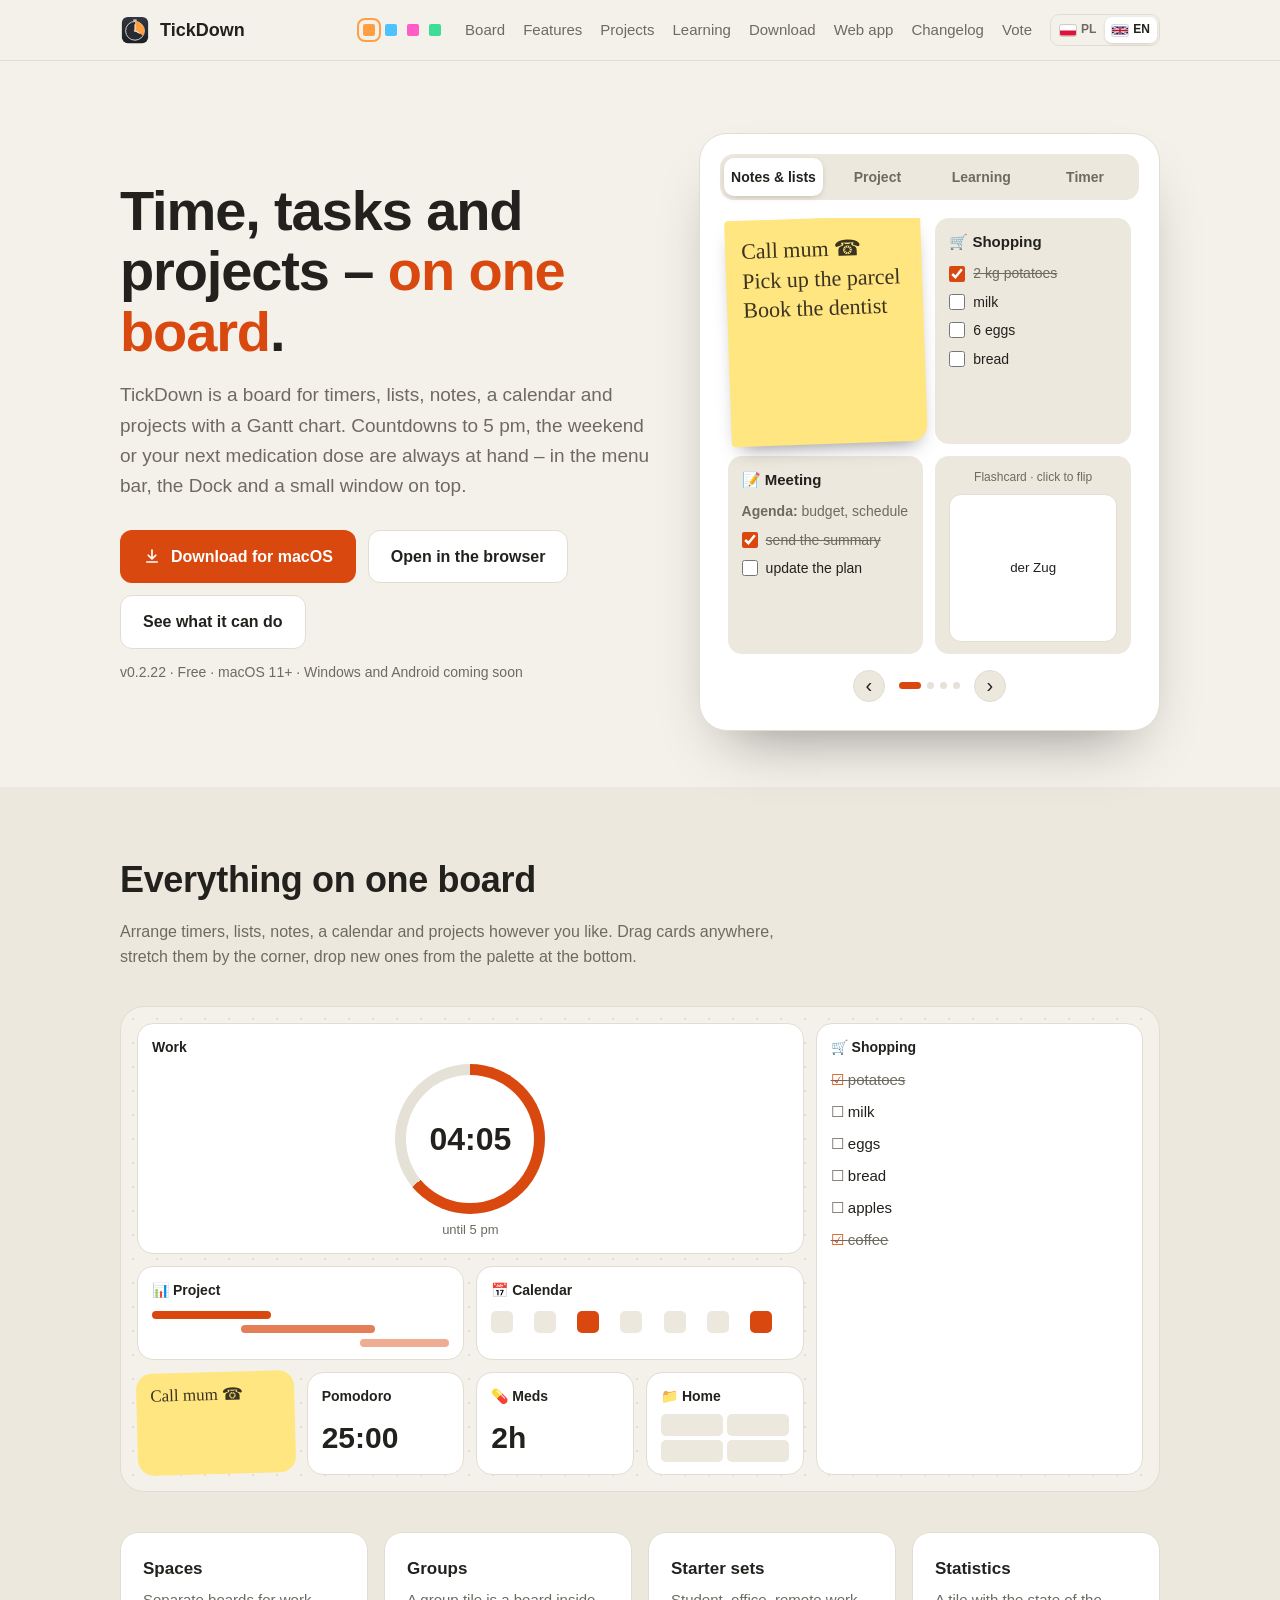
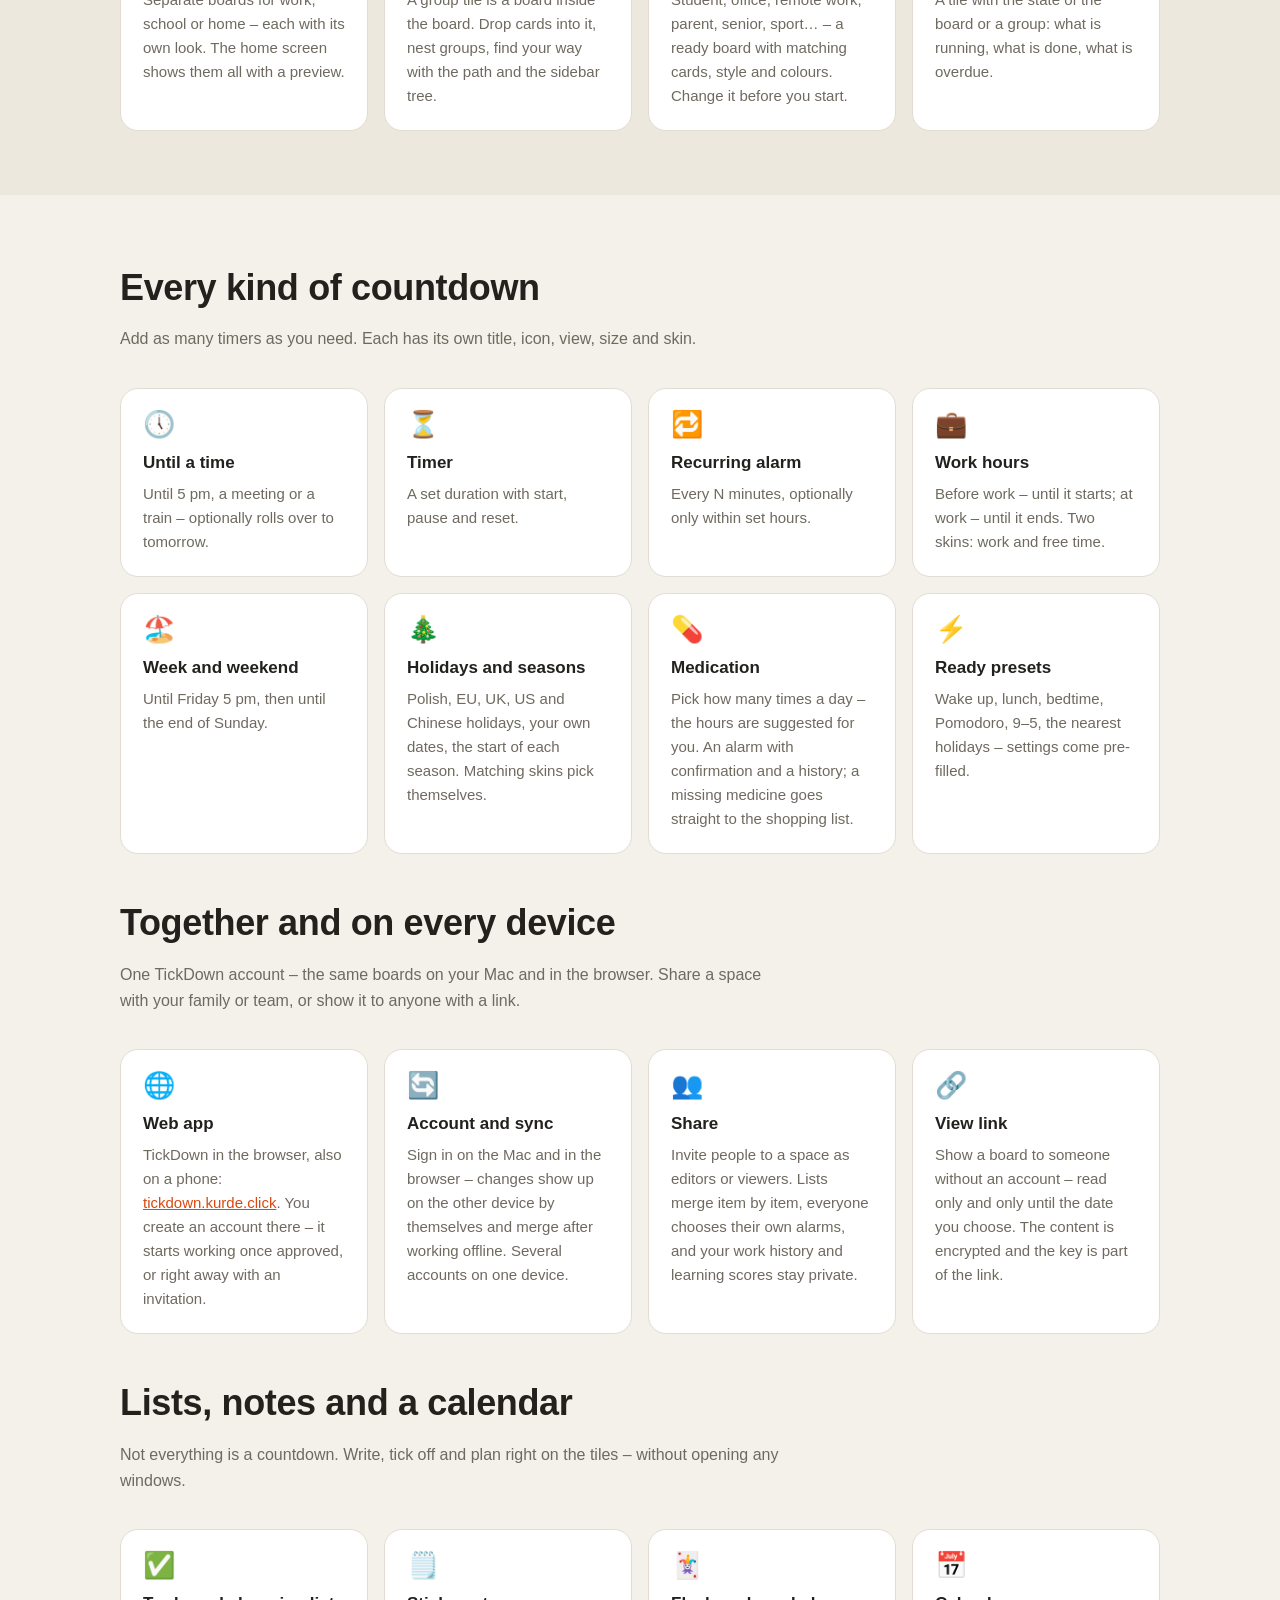
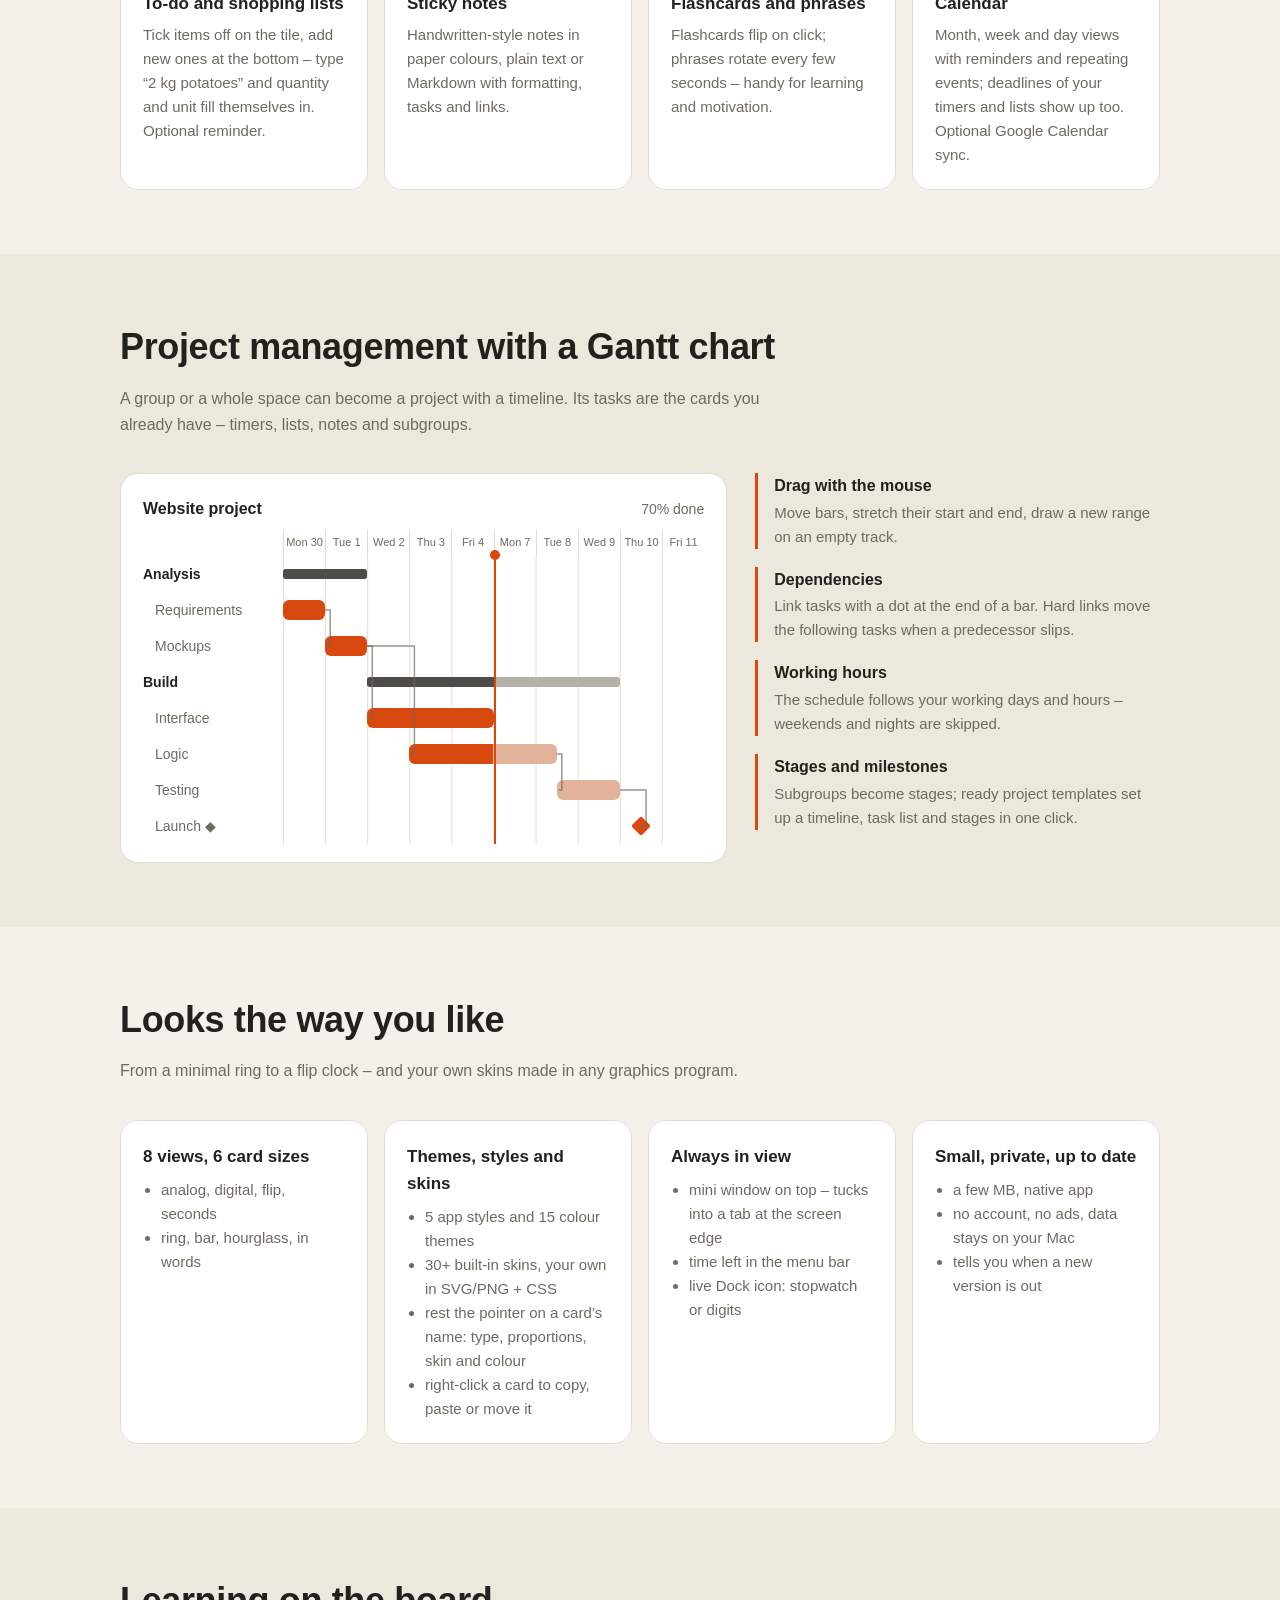
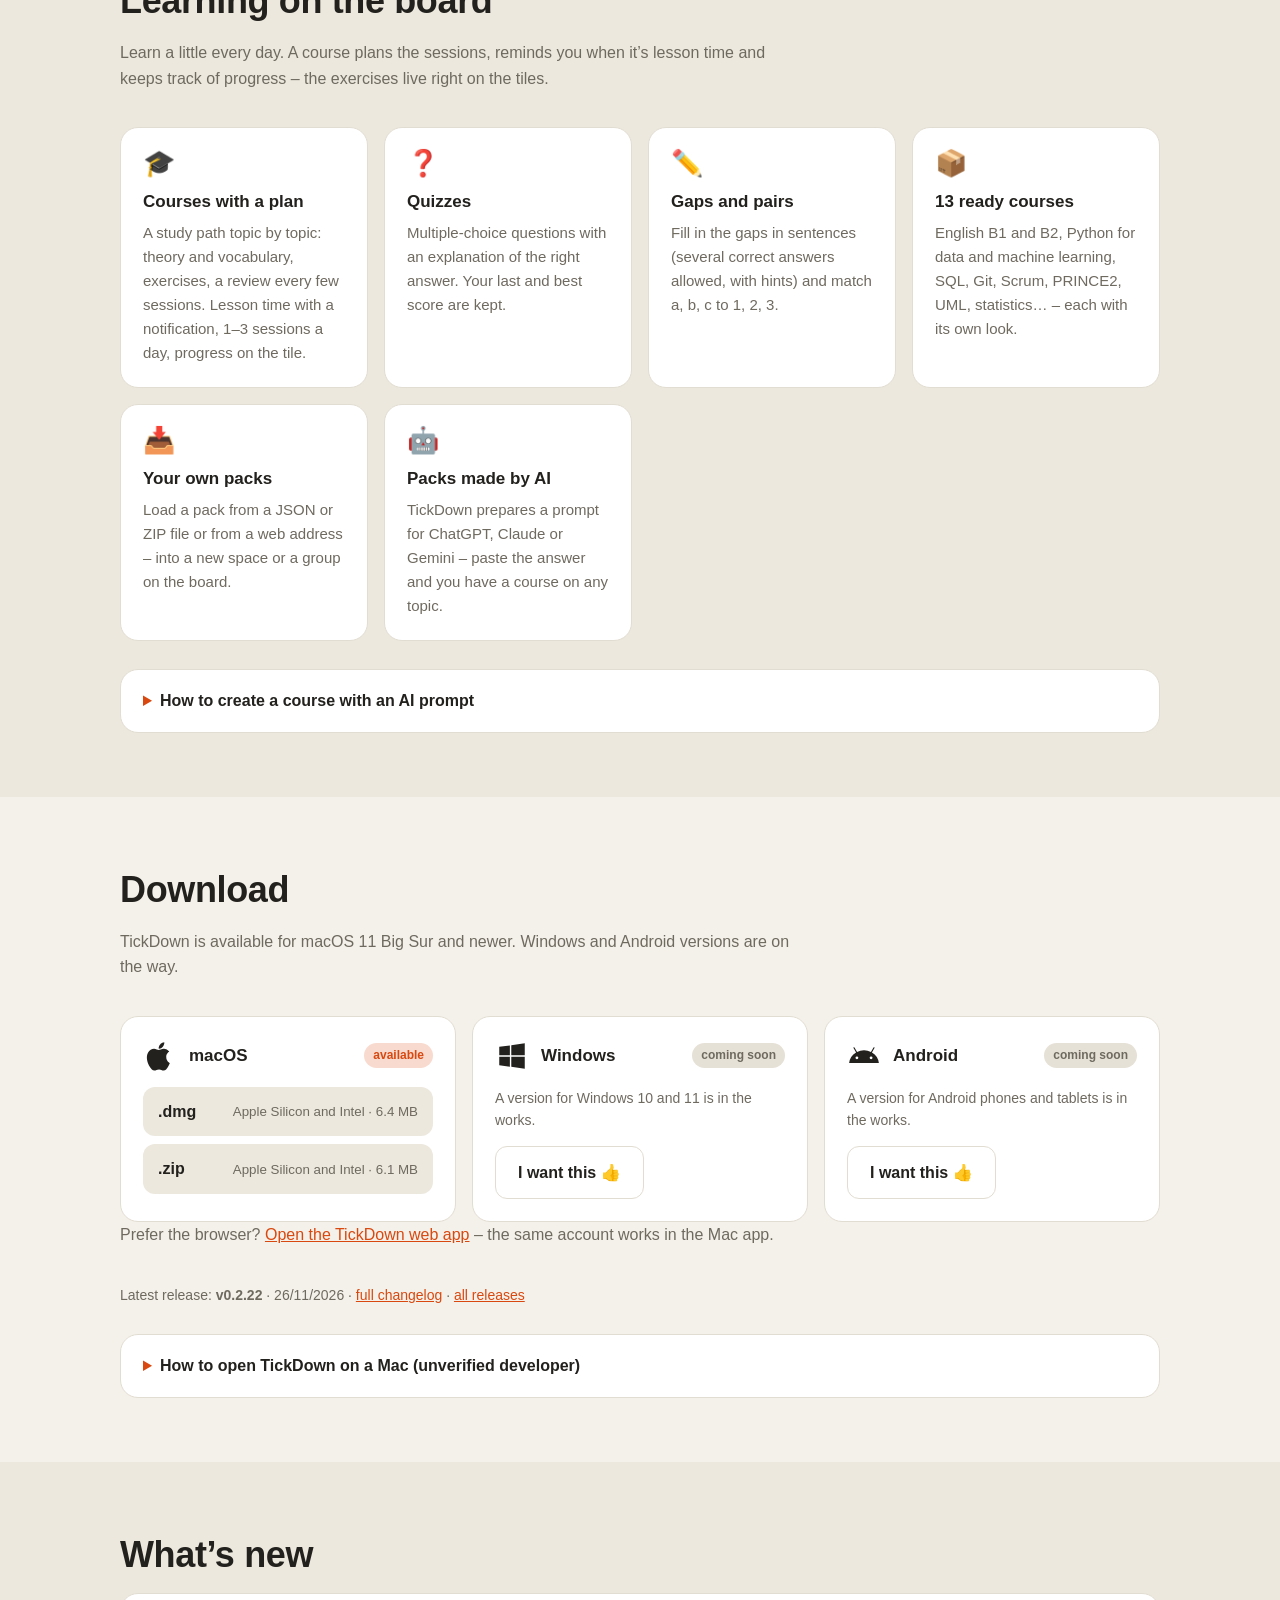
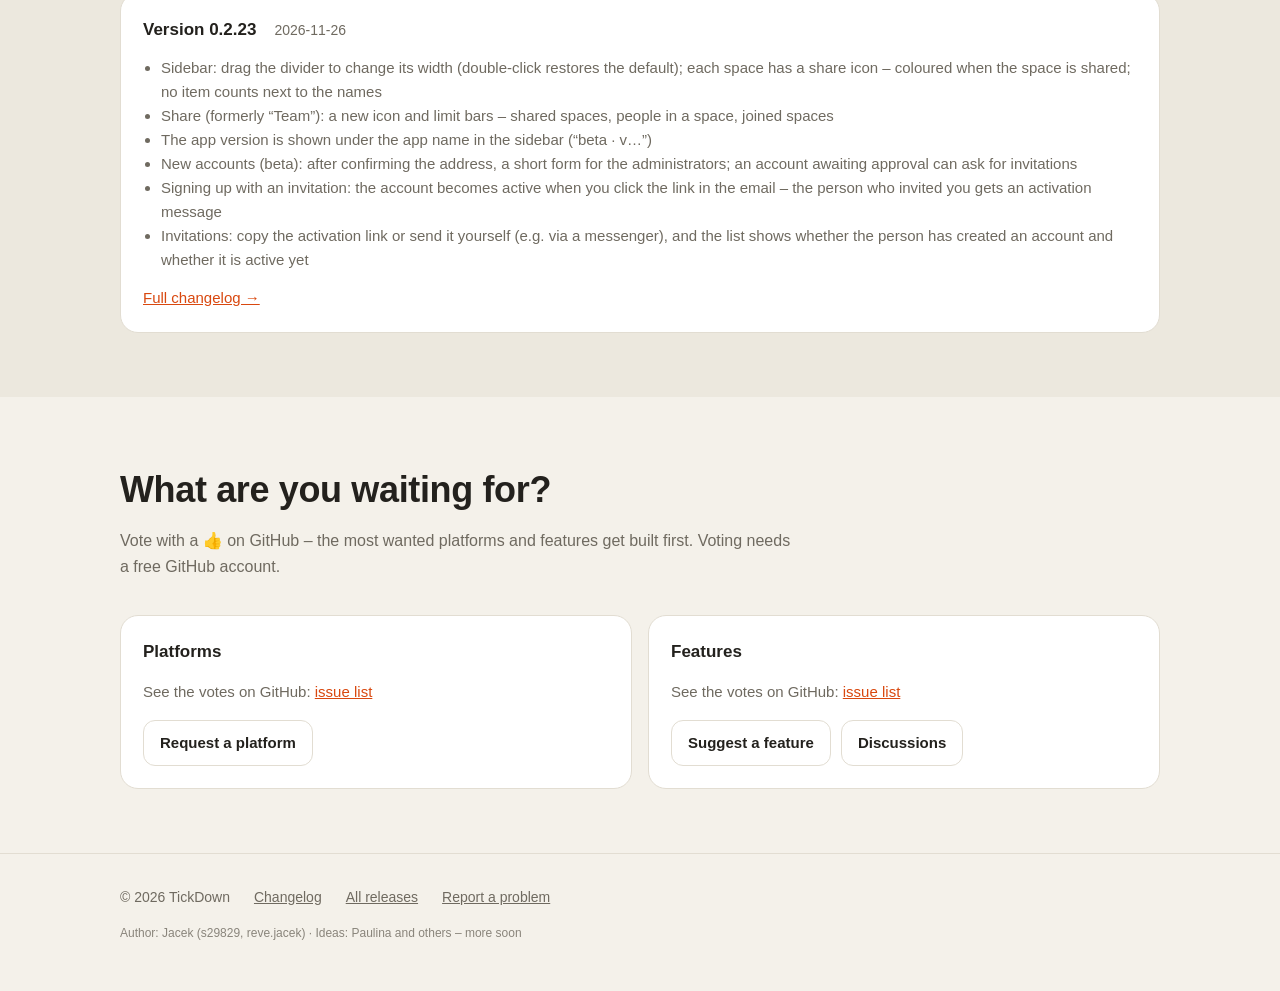
==== commit 19749d40: "Strona: aktualizacja (a78e204)" ====
--- a/index.html
+++ b/index.html
@@ -221,7 +221,7 @@
         <p data-en="TickDown in the browser, also on a phone: <a href=&quot;https://tickdown.kurde.click/&quot; target=&quot;_blank&quot; rel=&quot;noopener&quot;>tickdown.kurde.click</a>. You create an account there – it starts working once approved, or right away with an invitation.">TickDown w przeglądarce, także na telefonie: <a href="https://tickdown.kurde.click/" target="_blank" rel="noopener">tickdown.kurde.click</a>. Tam założysz konto – działa po akceptacji albo od razu z zaproszeniem.</p></div>
       <div class="card"><div class="ic">🔄</div><h3 data-en="Account and sync">Konto i synchronizacja</h3>
         <p data-en="Sign in on the Mac and in the browser – changes show up on the other device by themselves and merge after working offline. Several accounts on one device.">Zaloguj się na Macu i w przeglądarce – zmiany pojawią się na drugim urządzeniu same i połączą po pracy offline. Kilka kont na jednym urządzeniu.</p></div>
-      <div class="card"><div class="ic">👥</div><h3 data-en="Team">Zespół</h3>
+      <div class="card"><div class="ic">👥</div><h3 data-en="Share">Udostępnianie</h3>
         <p data-en="Invite people to a space as editors or viewers. Lists merge item by item, everyone chooses their own alarms, and your work history and learning scores stay private.">Zaproś osoby do przestrzeni jako edytorów albo czytelników. Listy łączą się po pozycjach, alarmy każdy włącza sobie sam, a historia pracy i wyniki nauki zostają prywatne.</p></div>
       <div class="card"><div class="ic">🔗</div><h3 data-en="View link">Link do podglądu</h3>
         <p data-en="Show a board to someone without an account – read only and only until the date you choose. The content is encrypted and the key is part of the link.">Pokaż tablicę komuś bez konta – tylko do odczytu i tylko do wybranej daty. Treść jest zaszyfrowana, a klucz jest częścią linku.</p></div>
